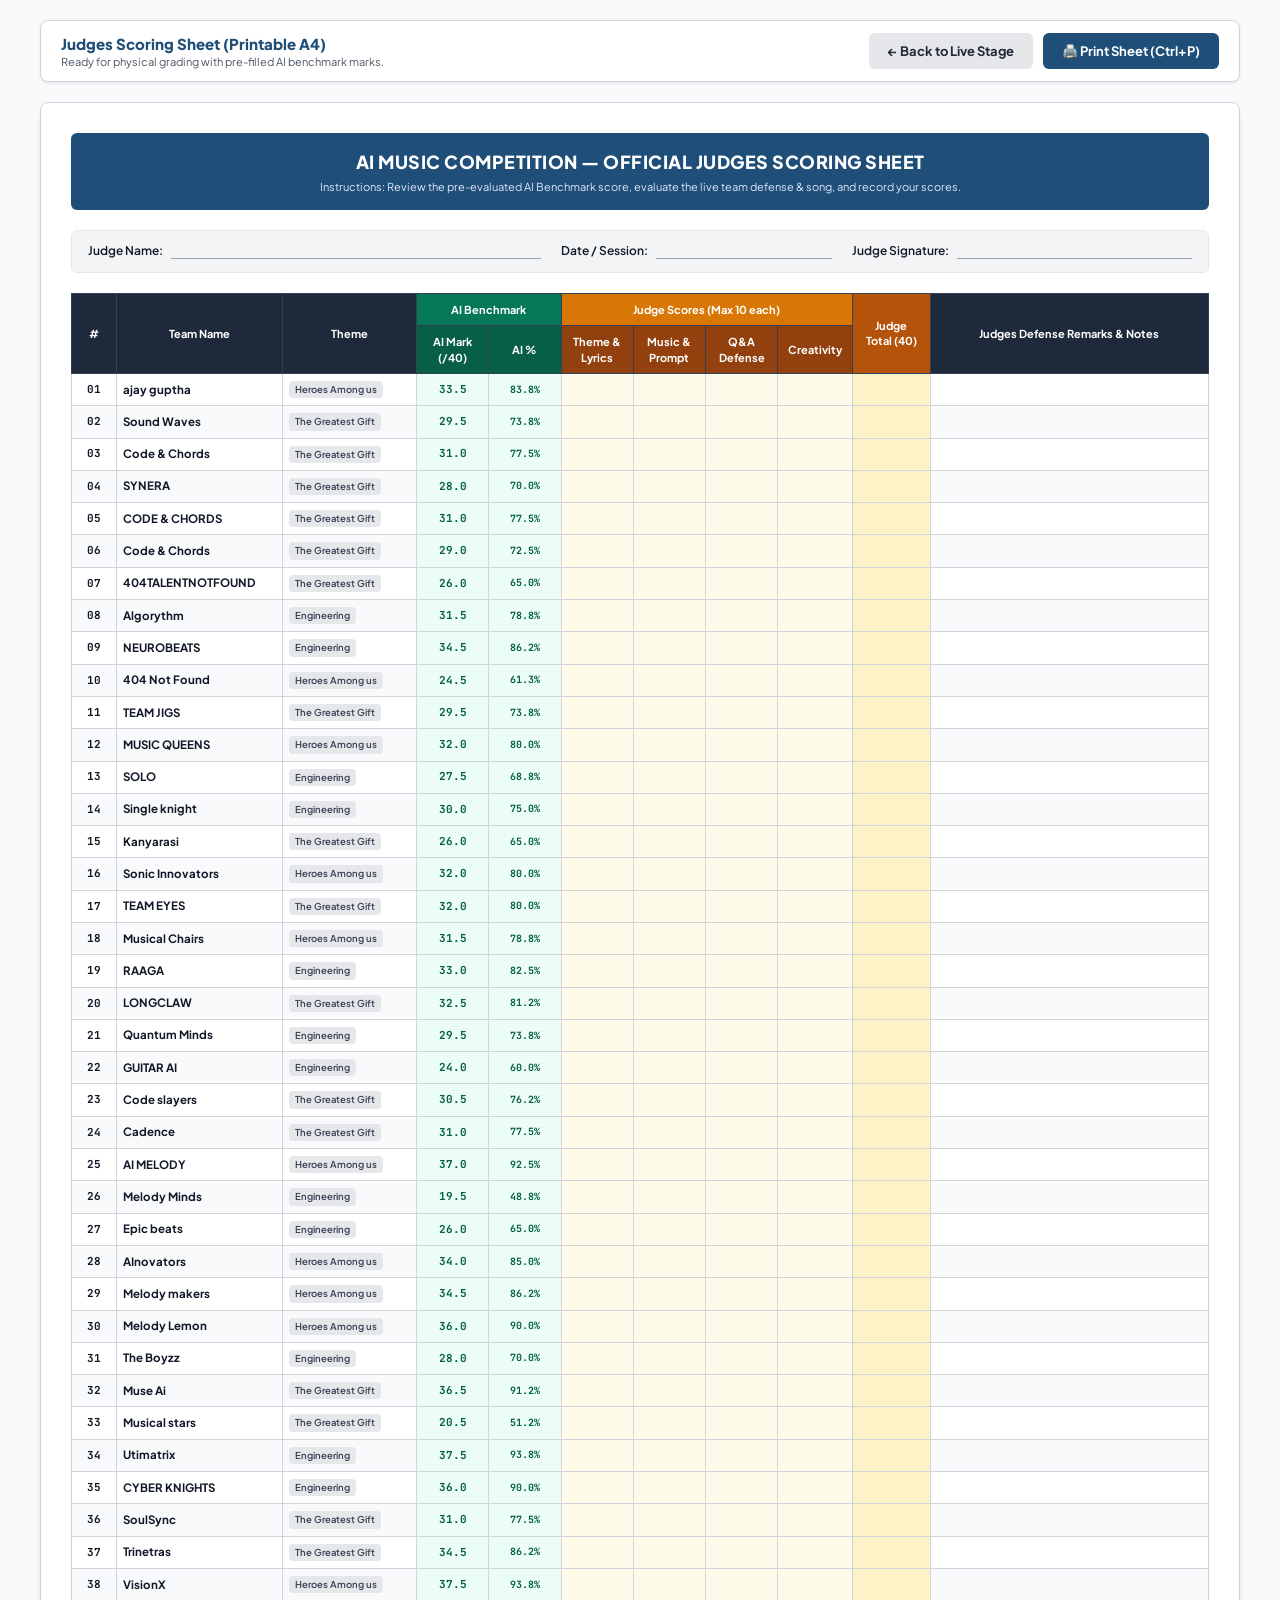
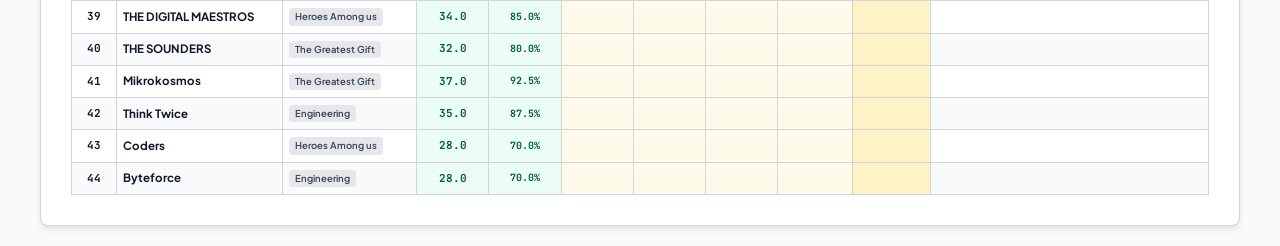
==== judges_sheet.html @ 73492a09 "Add Judges Printable Scoring Sheet and navigation link" ====
<!DOCTYPE html>
<html lang="en">
<head>
  <meta charset="UTF-8">
  <meta name="viewport" content="width=device-width, initial-scale=1.0">
  <title>Judges Evaluation & Scoring Sheet — AI Music Competition</title>
  <link rel="preconnect" href="https://fonts.googleapis.com">
  <link rel="preconnect" href="https://fonts.gstatic.com" crossorigin>
  <link href="https://fonts.googleapis.com/css2?family=Plus+Jakarta+Sans:wght@400;600;700;800&family=JetBrains+Mono:wght@500;700&display=swap" rel="stylesheet">
  <style>
    :root {
      --primary: #1F4E78;
      --primary-dark: #143552;
      --border: #D1D5DB;
      --text: #111827;
      --text-muted: #4B5563;
      --bg-ai: #ECFDF5;
      --text-ai: #065F46;
      --bg-write: #FFFBEB;
    }

    * {
      box-sizing: border-box;
      margin: 0;
      padding: 0;
    }

    body {
      font-family: 'Plus Jakarta Sans', sans-serif;
      color: var(--text);
      background-color: #F9FAFB;
      padding: 20px;
      font-size: 12px;
      line-height: 1.4;
    }

    .no-print-bar {
      max-width: 1200px;
      margin: 0 auto 20px auto;
      display: flex;
      justify-content: space-between;
      align-items: center;
      background: white;
      padding: 12px 20px;
      border-radius: 8px;
      box-shadow: 0 1px 3px rgba(0,0,0,0.1);
      border: 1px solid var(--border);
    }

    .btn {
      font-family: inherit;
      font-size: 13px;
      font-weight: 700;
      padding: 8px 18px;
      border-radius: 6px;
      cursor: pointer;
      border: 1px solid transparent;
      transition: all 0.2s;
    }

    .btn-primary {
      background-color: var(--primary);
      color: white;
    }

    .btn-primary:hover {
      background-color: var(--primary-dark);
    }

    .sheet-page {
      max-width: 1200px;
      margin: 0 auto;
      background: white;
      padding: 30px;
      border-radius: 8px;
      box-shadow: 0 4px 6px -1px rgba(0,0,0,0.1);
      border: 1px solid var(--border);
    }

    .header-banner {
      background: var(--primary);
      color: white;
      padding: 16px 20px;
      border-radius: 6px;
      text-align: center;
      margin-bottom: 20px;
    }

    .header-banner h1 {
      font-size: 18px;
      font-weight: 800;
      letter-spacing: 0.5px;
      margin-bottom: 4px;
    }

    .header-banner p {
      font-size: 11px;
      color: #E0E7FF;
    }

    .judge-meta-grid {
      display: grid;
      grid-template-columns: 2fr 1.2fr 1.5fr;
      gap: 20px;
      margin-bottom: 20px;
      padding: 12px 16px;
      background-color: #F3F4F6;
      border-radius: 6px;
      border: 1px solid #E5E7EB;
    }

    .meta-field {
      display: flex;
      align-items: center;
      gap: 8px;
      font-size: 12px;
      font-weight: 600;
    }

    .meta-line {
      flex: 1;
      border-bottom: 1px solid #9CA3AF;
      height: 16px;
    }

    table {
      width: 100%;
      border-collapse: collapse;
      font-size: 11px;
    }

    th {
      background-color: #1E293B;
      color: white;
      font-weight: 700;
      padding: 8px 6px;
      border: 1px solid #334155;
      text-align: center;
      vertical-align: middle;
    }

    td {
      padding: 7px 6px;
      border: 1px solid var(--border);
      vertical-align: middle;
    }

    tr:nth-child(even) {
      background-color: #F9FAFB;
    }

    .col-sno {
      font-family: 'JetBrains Mono', monospace;
      font-weight: 700;
      text-align: center;
      width: 40px;
    }

    .col-team {
      font-weight: 700;
      font-size: 11.5px;
      width: 150px;
    }

    .col-theme {
      font-size: 10.5px;
      color: var(--text-muted);
      width: 120px;
    }

    .col-ai {
      background-color: var(--bg-ai);
      color: var(--text-ai);
      font-family: 'JetBrains Mono', monospace;
      font-weight: 700;
      text-align: center;
      width: 65px;
    }

    .col-write {
      background-color: var(--bg-write);
      width: 65px;
      height: 24px;
    }

    .col-total {
      background-color: #FEF3C7;
      font-weight: 700;
      text-align: center;
      width: 70px;
    }

    .col-notes {
      width: 250px;
    }

    .tag-theme {
      display: inline-block;
      padding: 2px 6px;
      border-radius: 4px;
      font-size: 9.5px;
      font-weight: 600;
      background: #E5E7EB;
      color: #374151;
    }

    /* Print Styles */
    @media print {
      body {
        padding: 0;
        background: white;
      }

      .no-print-bar {
        display: none !important;
      }

      .sheet-page {
        max-width: 100%;
        padding: 10px;
        box-shadow: none;
        border: none;
      }

      .header-banner {
        background: #1F4E78 !important;
        -webkit-print-color-adjust: exact;
        print-color-adjust: exact;
        padding: 10px;
      }

      th {
        background-color: #1E293B !important;
        color: white !important;
        -webkit-print-color-adjust: exact;
        print-color-adjust: exact;
      }

      .col-ai {
        background-color: #ECFDF5 !important;
        -webkit-print-color-adjust: exact;
        print-color-adjust: exact;
      }

      .col-write {
        background-color: #FFFBEB !important;
        -webkit-print-color-adjust: exact;
        print-color-adjust: exact;
      }

      @page {
        size: A4 landscape;
        margin: 10mm;
      }

      tr {
        page-break-inside: avoid;
      }
    }
  </style>
</head>
<body>

  <!-- Top Actions (Hidden during print) -->
  <div class="no-print-bar">
    <div>
      <h2 style="font-size: 15px; font-weight: 800; color: var(--primary);">Judges Scoring Sheet (Printable A4)</h2>
      <p style="font-size: 11px; color: var(--text-muted);">Ready for physical grading with pre-filled AI benchmark marks.</p>
    </div>
    <div style="display: flex; gap: 10px;">
      <a href="index.html" class="btn" style="background: #E5E7EB; color: #1F2937; text-decoration: none;">&larr; Back to Live Stage</a>
      <button class="btn btn-primary" onclick="window.print()">🖨️ Print Sheet (Ctrl+P)</button>
    </div>
  </div>

  <!-- Printable Scoring Page -->
  <div class="sheet-page">
    
    <div class="header-banner">
      <h1>AI MUSIC COMPETITION — OFFICIAL JUDGES SCORING SHEET</h1>
      <p>Instructions: Review the pre-evaluated AI Benchmark score, evaluate the live team defense & song, and record your scores.</p>
    </div>

    <div class="judge-meta-grid">
      <div class="meta-field">
        <span>Judge Name:</span>
        <div class="meta-line"></div>
      </div>
      <div class="meta-field">
        <span>Date / Session:</span>
        <div class="meta-line"></div>
      </div>
      <div class="meta-field">
        <span>Judge Signature:</span>
        <div class="meta-line"></div>
      </div>
    </div>

    <table>
      <thead>
        <tr>
          <th rowspan="2" style="width: 35px;">#</th>
          <th rowspan="2" style="width: 140px;">Team Name</th>
          <th rowspan="2" style="width: 120px;">Theme</th>
          <th colspan="2" style="background: #047857;">AI Benchmark</th>
          <th colspan="4" style="background: #D97706;">Judge Scores (Max 10 each)</th>
          <th rowspan="2" style="background: #B45309; width: 65px;">Judge<br>Total (40)</th>
          <th rowspan="2">Judges Defense Remarks & Notes</th>
        </tr>
        <tr>
          <th style="background: #065F46; width: 55px;">AI Mark<br>(/40)</th>
          <th style="background: #065F46; width: 50px;">AI %</th>
          <th style="background: #92400E; width: 60px;">Theme & Lyrics</th>
          <th style="background: #92400E; width: 60px;">Music & Prompt</th>
          <th style="background: #92400E; width: 60px;">Q&A Defense</th>
          <th style="background: #92400E; width: 60px;">Creativity</th>
        </tr>
      </thead>
      <tbody>

        <tr>
          <td class="col-sno">01</td>
          <td class="col-team">ajay guptha</td>
          <td class="col-theme"><span class="tag-theme">Heroes Among us</span></td>
          <td class="col-ai">33.5</td>
          <td class="col-ai" style="font-size: 10px;">83.8%</td>
          <td class="col-write"></td>
          <td class="col-write"></td>
          <td class="col-write"></td>
          <td class="col-write"></td>
          <td class="col-total"></td>
          <td class="col-notes"></td>
        </tr>
        <tr>
          <td class="col-sno">02</td>
          <td class="col-team">Sound Waves</td>
          <td class="col-theme"><span class="tag-theme">The Greatest Gift</span></td>
          <td class="col-ai">29.5</td>
          <td class="col-ai" style="font-size: 10px;">73.8%</td>
          <td class="col-write"></td>
          <td class="col-write"></td>
          <td class="col-write"></td>
          <td class="col-write"></td>
          <td class="col-total"></td>
          <td class="col-notes"></td>
        </tr>
        <tr>
          <td class="col-sno">03</td>
          <td class="col-team">Code & Chords</td>
          <td class="col-theme"><span class="tag-theme">The Greatest Gift</span></td>
          <td class="col-ai">31.0</td>
          <td class="col-ai" style="font-size: 10px;">77.5%</td>
          <td class="col-write"></td>
          <td class="col-write"></td>
          <td class="col-write"></td>
          <td class="col-write"></td>
          <td class="col-total"></td>
          <td class="col-notes"></td>
        </tr>
        <tr>
          <td class="col-sno">04</td>
          <td class="col-team">SYNERA</td>
          <td class="col-theme"><span class="tag-theme">The Greatest Gift</span></td>
          <td class="col-ai">28.0</td>
          <td class="col-ai" style="font-size: 10px;">70.0%</td>
          <td class="col-write"></td>
          <td class="col-write"></td>
          <td class="col-write"></td>
          <td class="col-write"></td>
          <td class="col-total"></td>
          <td class="col-notes"></td>
        </tr>
        <tr>
          <td class="col-sno">05</td>
          <td class="col-team">CODE & CHORDS</td>
          <td class="col-theme"><span class="tag-theme">The Greatest Gift</span></td>
          <td class="col-ai">31.0</td>
          <td class="col-ai" style="font-size: 10px;">77.5%</td>
          <td class="col-write"></td>
          <td class="col-write"></td>
          <td class="col-write"></td>
          <td class="col-write"></td>
          <td class="col-total"></td>
          <td class="col-notes"></td>
        </tr>
        <tr>
          <td class="col-sno">06</td>
          <td class="col-team">Code & Chords</td>
          <td class="col-theme"><span class="tag-theme">The Greatest Gift</span></td>
          <td class="col-ai">29.0</td>
          <td class="col-ai" style="font-size: 10px;">72.5%</td>
          <td class="col-write"></td>
          <td class="col-write"></td>
          <td class="col-write"></td>
          <td class="col-write"></td>
          <td class="col-total"></td>
          <td class="col-notes"></td>
        </tr>
        <tr>
          <td class="col-sno">07</td>
          <td class="col-team">404TALENTNOTFOUND</td>
          <td class="col-theme"><span class="tag-theme">The Greatest Gift</span></td>
          <td class="col-ai">26.0</td>
          <td class="col-ai" style="font-size: 10px;">65.0%</td>
          <td class="col-write"></td>
          <td class="col-write"></td>
          <td class="col-write"></td>
          <td class="col-write"></td>
          <td class="col-total"></td>
          <td class="col-notes"></td>
        </tr>
        <tr>
          <td class="col-sno">08</td>
          <td class="col-team">Algorythm</td>
          <td class="col-theme"><span class="tag-theme">Engineering</span></td>
          <td class="col-ai">31.5</td>
          <td class="col-ai" style="font-size: 10px;">78.8%</td>
          <td class="col-write"></td>
          <td class="col-write"></td>
          <td class="col-write"></td>
          <td class="col-write"></td>
          <td class="col-total"></td>
          <td class="col-notes"></td>
        </tr>
        <tr>
          <td class="col-sno">09</td>
          <td class="col-team">NEUROBEATS</td>
          <td class="col-theme"><span class="tag-theme">Engineering</span></td>
          <td class="col-ai">34.5</td>
          <td class="col-ai" style="font-size: 10px;">86.2%</td>
          <td class="col-write"></td>
          <td class="col-write"></td>
          <td class="col-write"></td>
          <td class="col-write"></td>
          <td class="col-total"></td>
          <td class="col-notes"></td>
        </tr>
        <tr>
          <td class="col-sno">10</td>
          <td class="col-team">404 Not Found</td>
          <td class="col-theme"><span class="tag-theme">Heroes Among us</span></td>
          <td class="col-ai">24.5</td>
          <td class="col-ai" style="font-size: 10px;">61.3%</td>
          <td class="col-write"></td>
          <td class="col-write"></td>
          <td class="col-write"></td>
          <td class="col-write"></td>
          <td class="col-total"></td>
          <td class="col-notes"></td>
        </tr>
        <tr>
          <td class="col-sno">11</td>
          <td class="col-team">TEAM JIGS</td>
          <td class="col-theme"><span class="tag-theme">The Greatest Gift</span></td>
          <td class="col-ai">29.5</td>
          <td class="col-ai" style="font-size: 10px;">73.8%</td>
          <td class="col-write"></td>
          <td class="col-write"></td>
          <td class="col-write"></td>
          <td class="col-write"></td>
          <td class="col-total"></td>
          <td class="col-notes"></td>
        </tr>
        <tr>
          <td class="col-sno">12</td>
          <td class="col-team">MUSIC QUEENS</td>
          <td class="col-theme"><span class="tag-theme">Heroes Among us</span></td>
          <td class="col-ai">32.0</td>
          <td class="col-ai" style="font-size: 10px;">80.0%</td>
          <td class="col-write"></td>
          <td class="col-write"></td>
          <td class="col-write"></td>
          <td class="col-write"></td>
          <td class="col-total"></td>
          <td class="col-notes"></td>
        </tr>
        <tr>
          <td class="col-sno">13</td>
          <td class="col-team">SOLO</td>
          <td class="col-theme"><span class="tag-theme">Engineering</span></td>
          <td class="col-ai">27.5</td>
          <td class="col-ai" style="font-size: 10px;">68.8%</td>
          <td class="col-write"></td>
          <td class="col-write"></td>
          <td class="col-write"></td>
          <td class="col-write"></td>
          <td class="col-total"></td>
          <td class="col-notes"></td>
        </tr>
        <tr>
          <td class="col-sno">14</td>
          <td class="col-team">Single knight</td>
          <td class="col-theme"><span class="tag-theme">Engineering</span></td>
          <td class="col-ai">30.0</td>
          <td class="col-ai" style="font-size: 10px;">75.0%</td>
          <td class="col-write"></td>
          <td class="col-write"></td>
          <td class="col-write"></td>
          <td class="col-write"></td>
          <td class="col-total"></td>
          <td class="col-notes"></td>
        </tr>
        <tr>
          <td class="col-sno">15</td>
          <td class="col-team">Kanyarasi</td>
          <td class="col-theme"><span class="tag-theme">The Greatest Gift</span></td>
          <td class="col-ai">26.0</td>
          <td class="col-ai" style="font-size: 10px;">65.0%</td>
          <td class="col-write"></td>
          <td class="col-write"></td>
          <td class="col-write"></td>
          <td class="col-write"></td>
          <td class="col-total"></td>
          <td class="col-notes"></td>
        </tr>
        <tr>
          <td class="col-sno">16</td>
          <td class="col-team">Sonic Innovators</td>
          <td class="col-theme"><span class="tag-theme">Heroes Among us</span></td>
          <td class="col-ai">32.0</td>
          <td class="col-ai" style="font-size: 10px;">80.0%</td>
          <td class="col-write"></td>
          <td class="col-write"></td>
          <td class="col-write"></td>
          <td class="col-write"></td>
          <td class="col-total"></td>
          <td class="col-notes"></td>
        </tr>
        <tr>
          <td class="col-sno">17</td>
          <td class="col-team">TEAM EYES</td>
          <td class="col-theme"><span class="tag-theme">The Greatest Gift</span></td>
          <td class="col-ai">32.0</td>
          <td class="col-ai" style="font-size: 10px;">80.0%</td>
          <td class="col-write"></td>
          <td class="col-write"></td>
          <td class="col-write"></td>
          <td class="col-write"></td>
          <td class="col-total"></td>
          <td class="col-notes"></td>
        </tr>
        <tr>
          <td class="col-sno">18</td>
          <td class="col-team">Musical Chairs</td>
          <td class="col-theme"><span class="tag-theme">Heroes Among us</span></td>
          <td class="col-ai">31.5</td>
          <td class="col-ai" style="font-size: 10px;">78.8%</td>
          <td class="col-write"></td>
          <td class="col-write"></td>
          <td class="col-write"></td>
          <td class="col-write"></td>
          <td class="col-total"></td>
          <td class="col-notes"></td>
        </tr>
        <tr>
          <td class="col-sno">19</td>
          <td class="col-team">RAAGA</td>
          <td class="col-theme"><span class="tag-theme">Engineering</span></td>
          <td class="col-ai">33.0</td>
          <td class="col-ai" style="font-size: 10px;">82.5%</td>
          <td class="col-write"></td>
          <td class="col-write"></td>
          <td class="col-write"></td>
          <td class="col-write"></td>
          <td class="col-total"></td>
          <td class="col-notes"></td>
        </tr>
        <tr>
          <td class="col-sno">20</td>
          <td class="col-team">LONGCLAW</td>
          <td class="col-theme"><span class="tag-theme">The Greatest Gift</span></td>
          <td class="col-ai">32.5</td>
          <td class="col-ai" style="font-size: 10px;">81.2%</td>
          <td class="col-write"></td>
          <td class="col-write"></td>
          <td class="col-write"></td>
          <td class="col-write"></td>
          <td class="col-total"></td>
          <td class="col-notes"></td>
        </tr>
        <tr>
          <td class="col-sno">21</td>
          <td class="col-team">Quantum Minds</td>
          <td class="col-theme"><span class="tag-theme">Engineering</span></td>
          <td class="col-ai">29.5</td>
          <td class="col-ai" style="font-size: 10px;">73.8%</td>
          <td class="col-write"></td>
          <td class="col-write"></td>
          <td class="col-write"></td>
          <td class="col-write"></td>
          <td class="col-total"></td>
          <td class="col-notes"></td>
        </tr>
        <tr>
          <td class="col-sno">22</td>
          <td class="col-team">GUITAR AI</td>
          <td class="col-theme"><span class="tag-theme">Engineering</span></td>
          <td class="col-ai">24.0</td>
          <td class="col-ai" style="font-size: 10px;">60.0%</td>
          <td class="col-write"></td>
          <td class="col-write"></td>
          <td class="col-write"></td>
          <td class="col-write"></td>
          <td class="col-total"></td>
          <td class="col-notes"></td>
        </tr>
        <tr>
          <td class="col-sno">23</td>
          <td class="col-team">Code slayers</td>
          <td class="col-theme"><span class="tag-theme">The Greatest Gift</span></td>
          <td class="col-ai">30.5</td>
          <td class="col-ai" style="font-size: 10px;">76.2%</td>
          <td class="col-write"></td>
          <td class="col-write"></td>
          <td class="col-write"></td>
          <td class="col-write"></td>
          <td class="col-total"></td>
          <td class="col-notes"></td>
        </tr>
        <tr>
          <td class="col-sno">24</td>
          <td class="col-team">Cadence</td>
          <td class="col-theme"><span class="tag-theme">The Greatest Gift</span></td>
          <td class="col-ai">31.0</td>
          <td class="col-ai" style="font-size: 10px;">77.5%</td>
          <td class="col-write"></td>
          <td class="col-write"></td>
          <td class="col-write"></td>
          <td class="col-write"></td>
          <td class="col-total"></td>
          <td class="col-notes"></td>
        </tr>
        <tr>
          <td class="col-sno">25</td>
          <td class="col-team">AI MELODY</td>
          <td class="col-theme"><span class="tag-theme">Heroes Among us</span></td>
          <td class="col-ai">37.0</td>
          <td class="col-ai" style="font-size: 10px;">92.5%</td>
          <td class="col-write"></td>
          <td class="col-write"></td>
          <td class="col-write"></td>
          <td class="col-write"></td>
          <td class="col-total"></td>
          <td class="col-notes"></td>
        </tr>
        <tr>
          <td class="col-sno">26</td>
          <td class="col-team">Melody Minds</td>
          <td class="col-theme"><span class="tag-theme">Engineering</span></td>
          <td class="col-ai">19.5</td>
          <td class="col-ai" style="font-size: 10px;">48.8%</td>
          <td class="col-write"></td>
          <td class="col-write"></td>
          <td class="col-write"></td>
          <td class="col-write"></td>
          <td class="col-total"></td>
          <td class="col-notes"></td>
        </tr>
        <tr>
          <td class="col-sno">27</td>
          <td class="col-team">Epic beats</td>
          <td class="col-theme"><span class="tag-theme">Engineering</span></td>
          <td class="col-ai">26.0</td>
          <td class="col-ai" style="font-size: 10px;">65.0%</td>
          <td class="col-write"></td>
          <td class="col-write"></td>
          <td class="col-write"></td>
          <td class="col-write"></td>
          <td class="col-total"></td>
          <td class="col-notes"></td>
        </tr>
        <tr>
          <td class="col-sno">28</td>
          <td class="col-team">AInovators</td>
          <td class="col-theme"><span class="tag-theme">Heroes Among us</span></td>
          <td class="col-ai">34.0</td>
          <td class="col-ai" style="font-size: 10px;">85.0%</td>
          <td class="col-write"></td>
          <td class="col-write"></td>
          <td class="col-write"></td>
          <td class="col-write"></td>
          <td class="col-total"></td>
          <td class="col-notes"></td>
        </tr>
        <tr>
          <td class="col-sno">29</td>
          <td class="col-team">Melody makers</td>
          <td class="col-theme"><span class="tag-theme">Heroes Among us</span></td>
          <td class="col-ai">34.5</td>
          <td class="col-ai" style="font-size: 10px;">86.2%</td>
          <td class="col-write"></td>
          <td class="col-write"></td>
          <td class="col-write"></td>
          <td class="col-write"></td>
          <td class="col-total"></td>
          <td class="col-notes"></td>
        </tr>
        <tr>
          <td class="col-sno">30</td>
          <td class="col-team">Melody Lemon</td>
          <td class="col-theme"><span class="tag-theme">Heroes Among us</span></td>
          <td class="col-ai">36.0</td>
          <td class="col-ai" style="font-size: 10px;">90.0%</td>
          <td class="col-write"></td>
          <td class="col-write"></td>
          <td class="col-write"></td>
          <td class="col-write"></td>
          <td class="col-total"></td>
          <td class="col-notes"></td>
        </tr>
        <tr>
          <td class="col-sno">31</td>
          <td class="col-team">The Boyzz</td>
          <td class="col-theme"><span class="tag-theme">Engineering</span></td>
          <td class="col-ai">28.0</td>
          <td class="col-ai" style="font-size: 10px;">70.0%</td>
          <td class="col-write"></td>
          <td class="col-write"></td>
          <td class="col-write"></td>
          <td class="col-write"></td>
          <td class="col-total"></td>
          <td class="col-notes"></td>
        </tr>
        <tr>
          <td class="col-sno">32</td>
          <td class="col-team">Muse Ai</td>
          <td class="col-theme"><span class="tag-theme">The Greatest Gift</span></td>
          <td class="col-ai">36.5</td>
          <td class="col-ai" style="font-size: 10px;">91.2%</td>
          <td class="col-write"></td>
          <td class="col-write"></td>
          <td class="col-write"></td>
          <td class="col-write"></td>
          <td class="col-total"></td>
          <td class="col-notes"></td>
        </tr>
        <tr>
          <td class="col-sno">33</td>
          <td class="col-team">Musical stars</td>
          <td class="col-theme"><span class="tag-theme">The Greatest Gift</span></td>
          <td class="col-ai">20.5</td>
          <td class="col-ai" style="font-size: 10px;">51.2%</td>
          <td class="col-write"></td>
          <td class="col-write"></td>
          <td class="col-write"></td>
          <td class="col-write"></td>
          <td class="col-total"></td>
          <td class="col-notes"></td>
        </tr>
        <tr>
          <td class="col-sno">34</td>
          <td class="col-team">Utimatrix</td>
          <td class="col-theme"><span class="tag-theme">Engineering</span></td>
          <td class="col-ai">37.5</td>
          <td class="col-ai" style="font-size: 10px;">93.8%</td>
          <td class="col-write"></td>
          <td class="col-write"></td>
          <td class="col-write"></td>
          <td class="col-write"></td>
          <td class="col-total"></td>
          <td class="col-notes"></td>
        </tr>
        <tr>
          <td class="col-sno">35</td>
          <td class="col-team">CYBER KNIGHTS</td>
          <td class="col-theme"><span class="tag-theme">Engineering</span></td>
          <td class="col-ai">36.0</td>
          <td class="col-ai" style="font-size: 10px;">90.0%</td>
          <td class="col-write"></td>
          <td class="col-write"></td>
          <td class="col-write"></td>
          <td class="col-write"></td>
          <td class="col-total"></td>
          <td class="col-notes"></td>
        </tr>
        <tr>
          <td class="col-sno">36</td>
          <td class="col-team">SoulSync</td>
          <td class="col-theme"><span class="tag-theme">The Greatest Gift</span></td>
          <td class="col-ai">31.0</td>
          <td class="col-ai" style="font-size: 10px;">77.5%</td>
          <td class="col-write"></td>
          <td class="col-write"></td>
          <td class="col-write"></td>
          <td class="col-write"></td>
          <td class="col-total"></td>
          <td class="col-notes"></td>
        </tr>
        <tr>
          <td class="col-sno">37</td>
          <td class="col-team">Trinetras</td>
          <td class="col-theme"><span class="tag-theme">The Greatest Gift</span></td>
          <td class="col-ai">34.5</td>
          <td class="col-ai" style="font-size: 10px;">86.2%</td>
          <td class="col-write"></td>
          <td class="col-write"></td>
          <td class="col-write"></td>
          <td class="col-write"></td>
          <td class="col-total"></td>
          <td class="col-notes"></td>
        </tr>
        <tr>
          <td class="col-sno">38</td>
          <td class="col-team">VisionX</td>
          <td class="col-theme"><span class="tag-theme">Heroes Among us</span></td>
          <td class="col-ai">37.5</td>
          <td class="col-ai" style="font-size: 10px;">93.8%</td>
          <td class="col-write"></td>
          <td class="col-write"></td>
          <td class="col-write"></td>
          <td class="col-write"></td>
          <td class="col-total"></td>
          <td class="col-notes"></td>
        </tr>
        <tr>
          <td class="col-sno">39</td>
          <td class="col-team">THE DIGITAL MAESTROS</td>
          <td class="col-theme"><span class="tag-theme">Heroes Among us</span></td>
          <td class="col-ai">34.0</td>
          <td class="col-ai" style="font-size: 10px;">85.0%</td>
          <td class="col-write"></td>
          <td class="col-write"></td>
          <td class="col-write"></td>
          <td class="col-write"></td>
          <td class="col-total"></td>
          <td class="col-notes"></td>
        </tr>
        <tr>
          <td class="col-sno">40</td>
          <td class="col-team">THE SOUNDERS</td>
          <td class="col-theme"><span class="tag-theme">The Greatest Gift</span></td>
          <td class="col-ai">32.0</td>
          <td class="col-ai" style="font-size: 10px;">80.0%</td>
          <td class="col-write"></td>
          <td class="col-write"></td>
          <td class="col-write"></td>
          <td class="col-write"></td>
          <td class="col-total"></td>
          <td class="col-notes"></td>
        </tr>
        <tr>
          <td class="col-sno">41</td>
          <td class="col-team">Mikrokosmos</td>
          <td class="col-theme"><span class="tag-theme">The Greatest Gift</span></td>
          <td class="col-ai">37.0</td>
          <td class="col-ai" style="font-size: 10px;">92.5%</td>
          <td class="col-write"></td>
          <td class="col-write"></td>
          <td class="col-write"></td>
          <td class="col-write"></td>
          <td class="col-total"></td>
          <td class="col-notes"></td>
        </tr>
        <tr>
          <td class="col-sno">42</td>
          <td class="col-team">Think Twice</td>
          <td class="col-theme"><span class="tag-theme">Engineering</span></td>
          <td class="col-ai">35.0</td>
          <td class="col-ai" style="font-size: 10px;">87.5%</td>
          <td class="col-write"></td>
          <td class="col-write"></td>
          <td class="col-write"></td>
          <td class="col-write"></td>
          <td class="col-total"></td>
          <td class="col-notes"></td>
        </tr>
        <tr>
          <td class="col-sno">43</td>
          <td class="col-team">Coders</td>
          <td class="col-theme"><span class="tag-theme">Heroes Among us</span></td>
          <td class="col-ai">28.0</td>
          <td class="col-ai" style="font-size: 10px;">70.0%</td>
          <td class="col-write"></td>
          <td class="col-write"></td>
          <td class="col-write"></td>
          <td class="col-write"></td>
          <td class="col-total"></td>
          <td class="col-notes"></td>
        </tr>
        <tr>
          <td class="col-sno">44</td>
          <td class="col-team">Byteforce</td>
          <td class="col-theme"><span class="tag-theme">Engineering</span></td>
          <td class="col-ai">28.0</td>
          <td class="col-ai" style="font-size: 10px;">70.0%</td>
          <td class="col-write"></td>
          <td class="col-write"></td>
          <td class="col-write"></td>
          <td class="col-write"></td>
          <td class="col-total"></td>
          <td class="col-notes"></td>
        </tr>
      </tbody>
    </table>
  </div>

</body>
</html>
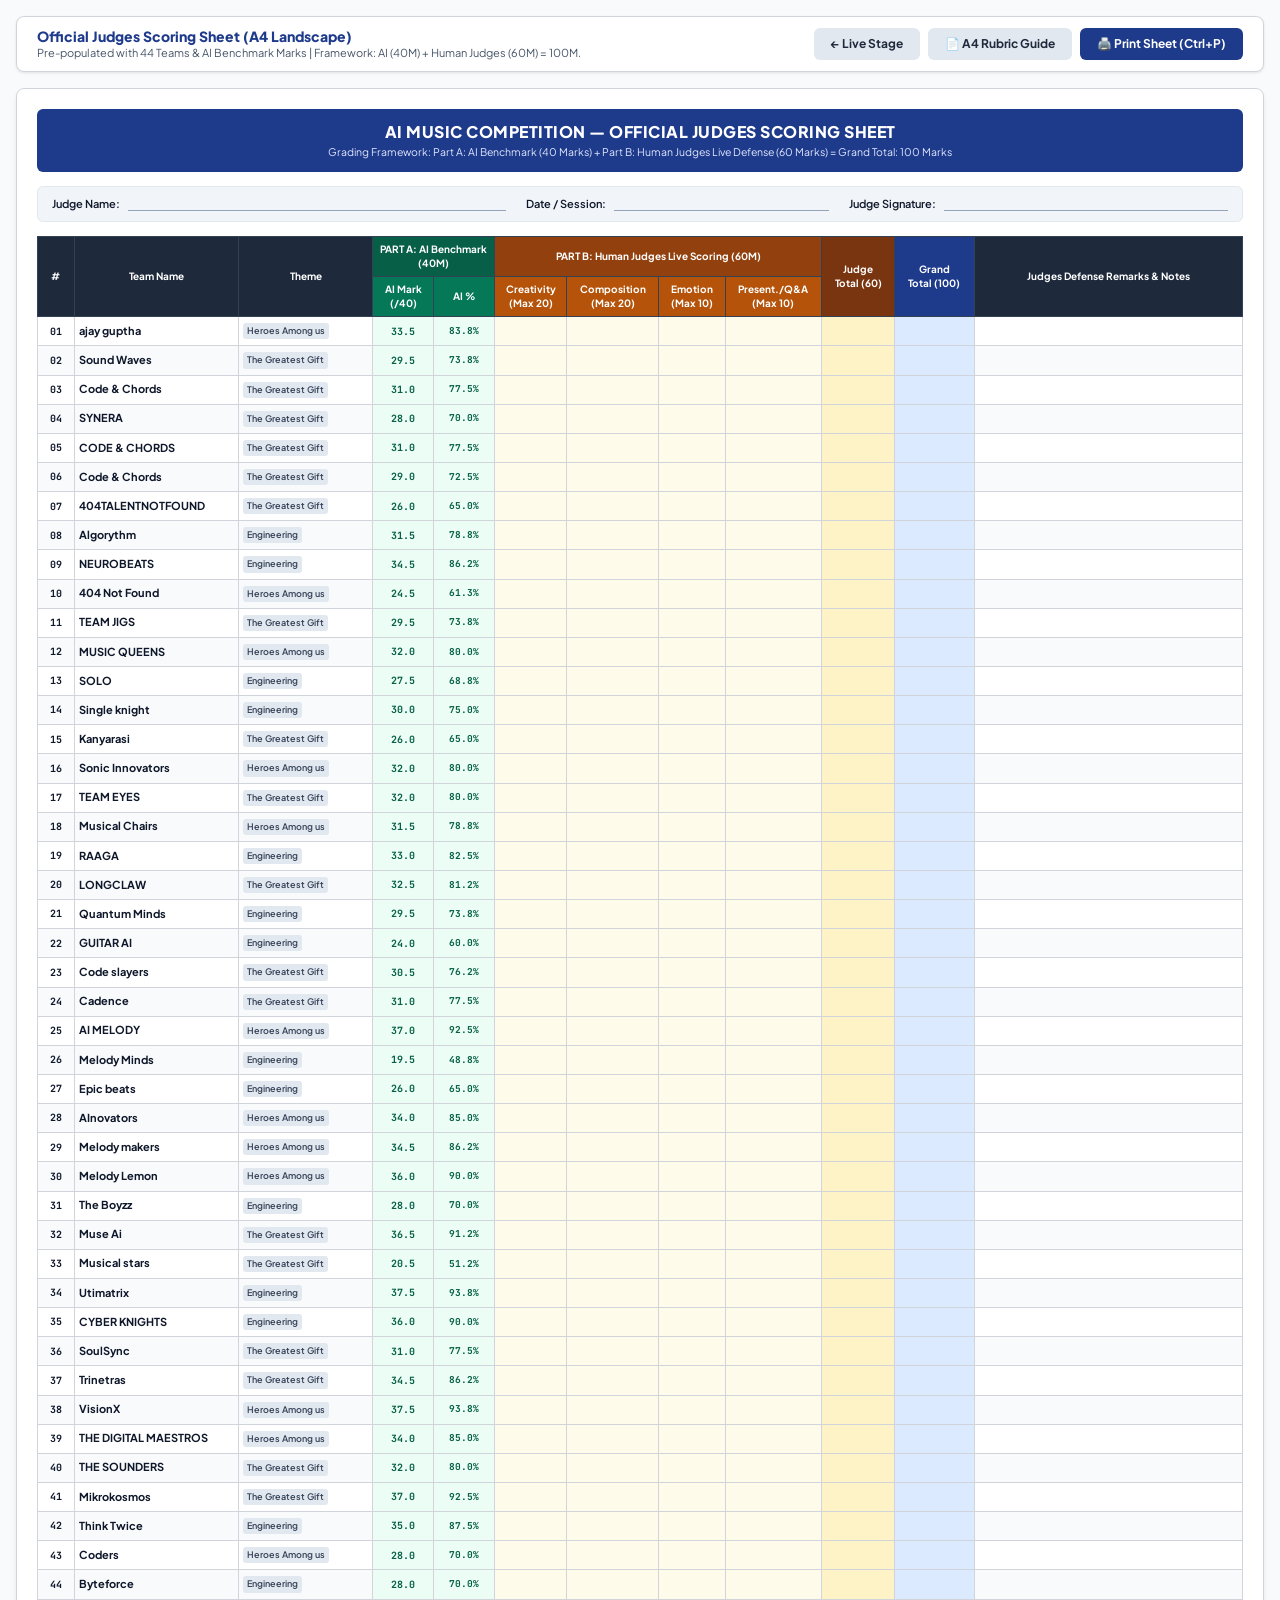
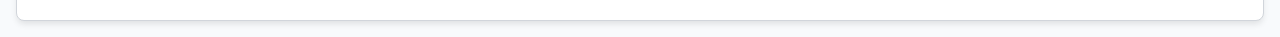
==== commit 65a321c8: "Add A4 single-page printable Judges Evaluation Rubric and updated 100M score sheet" ====
--- a/judges_sheet.html
+++ b/judges_sheet.html
@@ -3,17 +3,16 @@
 <head>
   <meta charset="UTF-8">
   <meta name="viewport" content="width=device-width, initial-scale=1.0">
-  <title>Judges Evaluation & Scoring Sheet — AI Music Competition</title>
+  <title>Official Judges Evaluation & Scoring Sheet — AI Music Competition</title>
   <link rel="preconnect" href="https://fonts.googleapis.com">
-  <link rel="preconnect" href="https://fonts.gstatic.com" crossorigin>
+  <link rel="preconnect" href="https://fonts.gstatic.com">
   <link href="https://fonts.googleapis.com/css2?family=Plus+Jakarta+Sans:wght@400;600;700;800&family=JetBrains+Mono:wght@500;700&display=swap" rel="stylesheet">
   <style>
     :root {
-      --primary: #1F4E78;
-      --primary-dark: #143552;
+      --primary: #1E3A8A;
       --border: #D1D5DB;
-      --text: #111827;
-      --text-muted: #4B5563;
+      --text: #0F172A;
+      --text-muted: #475569;
       --bg-ai: #ECFDF5;
       --text-ai: #065F46;
       --bg-write: #FFFBEB;
@@ -28,20 +27,20 @@
     body {
       font-family: 'Plus Jakarta Sans', sans-serif;
       color: var(--text);
-      background-color: #F9FAFB;
-      padding: 20px;
-      font-size: 12px;
-      line-height: 1.4;
+      background-color: #F8FAFC;
+      padding: 16px;
+      font-size: 11px;
+      line-height: 1.35;
     }
 
     .no-print-bar {
-      max-width: 1200px;
-      margin: 0 auto 20px auto;
+      max-width: 1300px;
+      margin: 0 auto 16px auto;
       display: flex;
       justify-content: space-between;
       align-items: center;
       background: white;
-      padding: 12px 20px;
+      padding: 10px 20px;
       border-radius: 8px;
       box-shadow: 0 1px 3px rgba(0,0,0,0.1);
       border: 1px solid var(--border);
@@ -49,29 +48,26 @@
 
     .btn {
       font-family: inherit;
-      font-size: 13px;
+      font-size: 12px;
       font-weight: 700;
-      padding: 8px 18px;
+      padding: 7px 16px;
       border-radius: 6px;
       cursor: pointer;
       border: 1px solid transparent;
-      transition: all 0.2s;
-    }
-
-    .btn-primary {
-      background-color: var(--primary);
-      color: white;
-    }
-
-    .btn-primary:hover {
-      background-color: var(--primary-dark);
-    }
+      text-decoration: none;
+      display: inline-flex;
+      align-items: center;
+      gap: 6px;
+    }
+
+    .btn-primary { background-color: var(--primary); color: white; }
+    .btn-secondary { background-color: #E2E8F0; color: #1E293B; }
 
     .sheet-page {
-      max-width: 1200px;
+      max-width: 1300px;
       margin: 0 auto;
       background: white;
-      padding: 30px;
+      padding: 20px;
       border-radius: 8px;
       box-shadow: 0 4px 6px -1px rgba(0,0,0,0.1);
       border: 1px solid var(--border);
@@ -80,92 +76,90 @@
     .header-banner {
       background: var(--primary);
       color: white;
-      padding: 16px 20px;
+      padding: 12px 16px;
       border-radius: 6px;
       text-align: center;
-      margin-bottom: 20px;
+      margin-bottom: 14px;
     }
 
     .header-banner h1 {
-      font-size: 18px;
+      font-size: 16px;
       font-weight: 800;
       letter-spacing: 0.5px;
-      margin-bottom: 4px;
+      margin-bottom: 3px;
     }
 
     .header-banner p {
-      font-size: 11px;
+      font-size: 10.5px;
       color: #E0E7FF;
     }
 
     .judge-meta-grid {
       display: grid;
-      grid-template-columns: 2fr 1.2fr 1.5fr;
+      grid-template-columns: 1.8fr 1.2fr 1.5fr;
       gap: 20px;
-      margin-bottom: 20px;
-      padding: 12px 16px;
-      background-color: #F3F4F6;
+      margin-bottom: 14px;
+      padding: 10px 14px;
+      background-color: #F1F5F9;
       border-radius: 6px;
-      border: 1px solid #E5E7EB;
+      border: 1px solid #E2E8F0;
     }
 
     .meta-field {
       display: flex;
       align-items: center;
       gap: 8px;
-      font-size: 12px;
+      font-size: 11px;
       font-weight: 600;
     }
 
     .meta-line {
       flex: 1;
-      border-bottom: 1px solid #9CA3AF;
-      height: 16px;
+      border-bottom: 1px solid #94A3B8;
+      height: 14px;
     }
 
     table {
       width: 100%;
       border-collapse: collapse;
-      font-size: 11px;
+      font-size: 10px;
     }
 
     th {
       background-color: #1E293B;
       color: white;
       font-weight: 700;
-      padding: 8px 6px;
+      padding: 6px 4px;
       border: 1px solid #334155;
       text-align: center;
       vertical-align: middle;
     }
 
     td {
-      padding: 7px 6px;
+      padding: 6px 4px;
       border: 1px solid var(--border);
       vertical-align: middle;
     }
 
-    tr:nth-child(even) {
-      background-color: #F9FAFB;
-    }
+    tr:nth-child(even) { background-color: #F8FAFC; }
 
     .col-sno {
       font-family: 'JetBrains Mono', monospace;
       font-weight: 700;
       text-align: center;
-      width: 40px;
+      width: 30px;
     }
 
     .col-team {
       font-weight: 700;
-      font-size: 11.5px;
-      width: 150px;
+      font-size: 11px;
+      width: 130px;
     }
 
     .col-theme {
-      font-size: 10.5px;
+      font-size: 9.5px;
       color: var(--text-muted);
-      width: 120px;
+      width: 110px;
     }
 
     .col-ai {
@@ -174,88 +168,59 @@
       font-family: 'JetBrains Mono', monospace;
       font-weight: 700;
       text-align: center;
-      width: 65px;
+      width: 50px;
     }
 
     .col-write {
       background-color: var(--bg-write);
-      width: 65px;
-      height: 24px;
-    }
-
-    .col-total {
+      width: 55px;
+      height: 22px;
+    }
+
+    .col-jtotal {
       background-color: #FEF3C7;
       font-weight: 700;
       text-align: center;
-      width: 70px;
+      width: 60px;
+      font-family: 'JetBrains Mono', monospace;
+    }
+
+    .col-grand {
+      background-color: #DBEAFE;
+      color: #1E3A8A;
+      font-weight: 800;
+      text-align: center;
+      width: 65px;
+      font-family: 'JetBrains Mono', monospace;
     }
 
     .col-notes {
-      width: 250px;
+      width: 220px;
     }
 
     .tag-theme {
       display: inline-block;
-      padding: 2px 6px;
-      border-radius: 4px;
-      font-size: 9.5px;
+      padding: 2px 4px;
+      border-radius: 3px;
+      font-size: 9px;
       font-weight: 600;
-      background: #E5E7EB;
-      color: #374151;
-    }
-
-    /* Print Styles */
+      background: #E2E8F0;
+      color: #334155;
+    }
+
+    /* Print Formatting */
     @media print {
-      body {
-        padding: 0;
-        background: white;
-      }
-
-      .no-print-bar {
-        display: none !important;
-      }
-
-      .sheet-page {
-        max-width: 100%;
-        padding: 10px;
-        box-shadow: none;
-        border: none;
-      }
-
-      .header-banner {
-        background: #1F4E78 !important;
-        -webkit-print-color-adjust: exact;
-        print-color-adjust: exact;
-        padding: 10px;
-      }
-
-      th {
-        background-color: #1E293B !important;
-        color: white !important;
-        -webkit-print-color-adjust: exact;
-        print-color-adjust: exact;
-      }
-
-      .col-ai {
-        background-color: #ECFDF5 !important;
-        -webkit-print-color-adjust: exact;
-        print-color-adjust: exact;
-      }
-
-      .col-write {
-        background-color: #FFFBEB !important;
-        -webkit-print-color-adjust: exact;
-        print-color-adjust: exact;
-      }
-
-      @page {
-        size: A4 landscape;
-        margin: 10mm;
-      }
-
-      tr {
-        page-break-inside: avoid;
-      }
+      body { padding: 0; background: white; }
+      .no-print-bar { display: none !important; }
+      .sheet-page { max-width: 100%; padding: 6px; box-shadow: none; border: none; }
+      .header-banner { background: #1E3A8A !important; -webkit-print-color-adjust: exact; print-color-adjust: exact; }
+      th { background-color: #1E293B !important; color: white !important; -webkit-print-color-adjust: exact; print-color-adjust: exact; }
+      .col-ai { background-color: #ECFDF5 !important; -webkit-print-color-adjust: exact; print-color-adjust: exact; }
+      .col-write { background-color: #FFFBEB !important; -webkit-print-color-adjust: exact; print-color-adjust: exact; }
+      .col-jtotal { background-color: #FEF3C7 !important; -webkit-print-color-adjust: exact; print-color-adjust: exact; }
+      .col-grand { background-color: #DBEAFE !important; -webkit-print-color-adjust: exact; print-color-adjust: exact; }
+      @page { size: A4 landscape; margin: 8mm; }
+      tr { page-break-inside: avoid; }
     }
   </style>
 </head>
@@ -264,11 +229,12 @@
   <!-- Top Actions (Hidden during print) -->
   <div class="no-print-bar">
     <div>
-      <h2 style="font-size: 15px; font-weight: 800; color: var(--primary);">Judges Scoring Sheet (Printable A4)</h2>
-      <p style="font-size: 11px; color: var(--text-muted);">Ready for physical grading with pre-filled AI benchmark marks.</p>
+      <h2 style="font-size: 14px; font-weight: 800; color: var(--primary);">Official Judges Scoring Sheet (A4 Landscape)</h2>
+      <p style="font-size: 11px; color: var(--text-muted);">Pre-populated with 44 Teams & AI Benchmark Marks | Framework: AI (40M) + Human Judges (60M) = 100M.</p>
     </div>
-    <div style="display: flex; gap: 10px;">
-      <a href="index.html" class="btn" style="background: #E5E7EB; color: #1F2937; text-decoration: none;">&larr; Back to Live Stage</a>
+    <div style="display: flex; gap: 8px;">
+      <a href="index.html" class="btn btn-secondary">&larr; Live Stage</a>
+      <a href="eval_doc_A4.html" class="btn btn-secondary">📄 A4 Rubric Guide</a>
       <button class="btn btn-primary" onclick="window.print()">🖨️ Print Sheet (Ctrl+P)</button>
     </div>
   </div>
@@ -278,7 +244,7 @@
     
     <div class="header-banner">
       <h1>AI MUSIC COMPETITION — OFFICIAL JUDGES SCORING SHEET</h1>
-      <p>Instructions: Review the pre-evaluated AI Benchmark score, evaluate the live team defense & song, and record your scores.</p>
+      <p>Grading Framework: Part A: AI Benchmark (40 Marks) + Part B: Human Judges Live Defense (60 Marks) = Grand Total: 100 Marks</p>
     </div>
 
     <div class="judge-meta-grid">
@@ -299,21 +265,22 @@
     <table>
       <thead>
         <tr>
-          <th rowspan="2" style="width: 35px;">#</th>
-          <th rowspan="2" style="width: 140px;">Team Name</th>
-          <th rowspan="2" style="width: 120px;">Theme</th>
-          <th colspan="2" style="background: #047857;">AI Benchmark</th>
-          <th colspan="4" style="background: #D97706;">Judge Scores (Max 10 each)</th>
-          <th rowspan="2" style="background: #B45309; width: 65px;">Judge<br>Total (40)</th>
+          <th rowspan="2" style="width: 25px;">#</th>
+          <th rowspan="2" style="width: 120px;">Team Name</th>
+          <th rowspan="2" style="width: 110px;">Theme</th>
+          <th colspan="2" style="background: #065F46;">PART A: AI Benchmark (40M)</th>
+          <th colspan="4" style="background: #92400E;">PART B: Human Judges Live Scoring (60M)</th>
+          <th rowspan="2" style="background: #78350F; width: 55px;">Judge<br>Total (60)</th>
+          <th rowspan="2" style="background: #1E3A8A; width: 60px;">Grand<br>Total (100)</th>
           <th rowspan="2">Judges Defense Remarks & Notes</th>
         </tr>
         <tr>
-          <th style="background: #065F46; width: 55px;">AI Mark<br>(/40)</th>
-          <th style="background: #065F46; width: 50px;">AI %</th>
-          <th style="background: #92400E; width: 60px;">Theme & Lyrics</th>
-          <th style="background: #92400E; width: 60px;">Music & Prompt</th>
-          <th style="background: #92400E; width: 60px;">Q&A Defense</th>
-          <th style="background: #92400E; width: 60px;">Creativity</th>
+          <th style="background: #047857; width: 48px;">AI Mark (/40)</th>
+          <th style="background: #047857; width: 45px;">AI %</th>
+          <th style="background: #B45309; width: 55px;">Creativity<br>(Max 20)</th>
+          <th style="background: #B45309; width: 55px;">Composition<br>(Max 20)</th>
+          <th style="background: #B45309; width: 55px;">Emotion<br>(Max 10)</th>
+          <th style="background: #B45309; width: 55px;">Present./Q&A<br>(Max 10)</th>
         </tr>
       </thead>
       <tbody>
@@ -323,12 +290,13 @@
           <td class="col-team">ajay guptha</td>
           <td class="col-theme"><span class="tag-theme">Heroes Among us</span></td>
           <td class="col-ai">33.5</td>
-          <td class="col-ai" style="font-size: 10px;">83.8%</td>
-          <td class="col-write"></td>
-          <td class="col-write"></td>
-          <td class="col-write"></td>
-          <td class="col-write"></td>
-          <td class="col-total"></td>
+          <td class="col-ai" style="font-size: 9.5px;">83.8%</td>
+          <td class="col-write"></td>
+          <td class="col-write"></td>
+          <td class="col-write"></td>
+          <td class="col-write"></td>
+          <td class="col-jtotal"></td>
+          <td class="col-grand"></td>
           <td class="col-notes"></td>
         </tr>
         <tr>
@@ -336,12 +304,13 @@
           <td class="col-team">Sound Waves</td>
           <td class="col-theme"><span class="tag-theme">The Greatest Gift</span></td>
           <td class="col-ai">29.5</td>
-          <td class="col-ai" style="font-size: 10px;">73.8%</td>
-          <td class="col-write"></td>
-          <td class="col-write"></td>
-          <td class="col-write"></td>
-          <td class="col-write"></td>
-          <td class="col-total"></td>
+          <td class="col-ai" style="font-size: 9.5px;">73.8%</td>
+          <td class="col-write"></td>
+          <td class="col-write"></td>
+          <td class="col-write"></td>
+          <td class="col-write"></td>
+          <td class="col-jtotal"></td>
+          <td class="col-grand"></td>
           <td class="col-notes"></td>
         </tr>
         <tr>
@@ -349,12 +318,13 @@
           <td class="col-team">Code & Chords</td>
           <td class="col-theme"><span class="tag-theme">The Greatest Gift</span></td>
           <td class="col-ai">31.0</td>
-          <td class="col-ai" style="font-size: 10px;">77.5%</td>
-          <td class="col-write"></td>
-          <td class="col-write"></td>
-          <td class="col-write"></td>
-          <td class="col-write"></td>
-          <td class="col-total"></td>
+          <td class="col-ai" style="font-size: 9.5px;">77.5%</td>
+          <td class="col-write"></td>
+          <td class="col-write"></td>
+          <td class="col-write"></td>
+          <td class="col-write"></td>
+          <td class="col-jtotal"></td>
+          <td class="col-grand"></td>
           <td class="col-notes"></td>
         </tr>
         <tr>
@@ -362,12 +332,13 @@
           <td class="col-team">SYNERA</td>
           <td class="col-theme"><span class="tag-theme">The Greatest Gift</span></td>
           <td class="col-ai">28.0</td>
-          <td class="col-ai" style="font-size: 10px;">70.0%</td>
-          <td class="col-write"></td>
-          <td class="col-write"></td>
-          <td class="col-write"></td>
-          <td class="col-write"></td>
-          <td class="col-total"></td>
+          <td class="col-ai" style="font-size: 9.5px;">70.0%</td>
+          <td class="col-write"></td>
+          <td class="col-write"></td>
+          <td class="col-write"></td>
+          <td class="col-write"></td>
+          <td class="col-jtotal"></td>
+          <td class="col-grand"></td>
           <td class="col-notes"></td>
         </tr>
         <tr>
@@ -375,12 +346,13 @@
           <td class="col-team">CODE & CHORDS</td>
           <td class="col-theme"><span class="tag-theme">The Greatest Gift</span></td>
           <td class="col-ai">31.0</td>
-          <td class="col-ai" style="font-size: 10px;">77.5%</td>
-          <td class="col-write"></td>
-          <td class="col-write"></td>
-          <td class="col-write"></td>
-          <td class="col-write"></td>
-          <td class="col-total"></td>
+          <td class="col-ai" style="font-size: 9.5px;">77.5%</td>
+          <td class="col-write"></td>
+          <td class="col-write"></td>
+          <td class="col-write"></td>
+          <td class="col-write"></td>
+          <td class="col-jtotal"></td>
+          <td class="col-grand"></td>
           <td class="col-notes"></td>
         </tr>
         <tr>
@@ -388,12 +360,13 @@
           <td class="col-team">Code & Chords</td>
           <td class="col-theme"><span class="tag-theme">The Greatest Gift</span></td>
           <td class="col-ai">29.0</td>
-          <td class="col-ai" style="font-size: 10px;">72.5%</td>
-          <td class="col-write"></td>
-          <td class="col-write"></td>
-          <td class="col-write"></td>
-          <td class="col-write"></td>
-          <td class="col-total"></td>
+          <td class="col-ai" style="font-size: 9.5px;">72.5%</td>
+          <td class="col-write"></td>
+          <td class="col-write"></td>
+          <td class="col-write"></td>
+          <td class="col-write"></td>
+          <td class="col-jtotal"></td>
+          <td class="col-grand"></td>
           <td class="col-notes"></td>
         </tr>
         <tr>
@@ -401,12 +374,13 @@
           <td class="col-team">404TALENTNOTFOUND</td>
           <td class="col-theme"><span class="tag-theme">The Greatest Gift</span></td>
           <td class="col-ai">26.0</td>
-          <td class="col-ai" style="font-size: 10px;">65.0%</td>
-          <td class="col-write"></td>
-          <td class="col-write"></td>
-          <td class="col-write"></td>
-          <td class="col-write"></td>
-          <td class="col-total"></td>
+          <td class="col-ai" style="font-size: 9.5px;">65.0%</td>
+          <td class="col-write"></td>
+          <td class="col-write"></td>
+          <td class="col-write"></td>
+          <td class="col-write"></td>
+          <td class="col-jtotal"></td>
+          <td class="col-grand"></td>
           <td class="col-notes"></td>
         </tr>
         <tr>
@@ -414,12 +388,13 @@
           <td class="col-team">Algorythm</td>
           <td class="col-theme"><span class="tag-theme">Engineering</span></td>
           <td class="col-ai">31.5</td>
-          <td class="col-ai" style="font-size: 10px;">78.8%</td>
-          <td class="col-write"></td>
-          <td class="col-write"></td>
-          <td class="col-write"></td>
-          <td class="col-write"></td>
-          <td class="col-total"></td>
+          <td class="col-ai" style="font-size: 9.5px;">78.8%</td>
+          <td class="col-write"></td>
+          <td class="col-write"></td>
+          <td class="col-write"></td>
+          <td class="col-write"></td>
+          <td class="col-jtotal"></td>
+          <td class="col-grand"></td>
           <td class="col-notes"></td>
         </tr>
         <tr>
@@ -427,12 +402,13 @@
           <td class="col-team">NEUROBEATS</td>
           <td class="col-theme"><span class="tag-theme">Engineering</span></td>
           <td class="col-ai">34.5</td>
-          <td class="col-ai" style="font-size: 10px;">86.2%</td>
-          <td class="col-write"></td>
-          <td class="col-write"></td>
-          <td class="col-write"></td>
-          <td class="col-write"></td>
-          <td class="col-total"></td>
+          <td class="col-ai" style="font-size: 9.5px;">86.2%</td>
+          <td class="col-write"></td>
+          <td class="col-write"></td>
+          <td class="col-write"></td>
+          <td class="col-write"></td>
+          <td class="col-jtotal"></td>
+          <td class="col-grand"></td>
           <td class="col-notes"></td>
         </tr>
         <tr>
@@ -440,12 +416,13 @@
           <td class="col-team">404 Not Found</td>
           <td class="col-theme"><span class="tag-theme">Heroes Among us</span></td>
           <td class="col-ai">24.5</td>
-          <td class="col-ai" style="font-size: 10px;">61.3%</td>
-          <td class="col-write"></td>
-          <td class="col-write"></td>
-          <td class="col-write"></td>
-          <td class="col-write"></td>
-          <td class="col-total"></td>
+          <td class="col-ai" style="font-size: 9.5px;">61.3%</td>
+          <td class="col-write"></td>
+          <td class="col-write"></td>
+          <td class="col-write"></td>
+          <td class="col-write"></td>
+          <td class="col-jtotal"></td>
+          <td class="col-grand"></td>
           <td class="col-notes"></td>
         </tr>
         <tr>
@@ -453,12 +430,13 @@
           <td class="col-team">TEAM JIGS</td>
           <td class="col-theme"><span class="tag-theme">The Greatest Gift</span></td>
           <td class="col-ai">29.5</td>
-          <td class="col-ai" style="font-size: 10px;">73.8%</td>
-          <td class="col-write"></td>
-          <td class="col-write"></td>
-          <td class="col-write"></td>
-          <td class="col-write"></td>
-          <td class="col-total"></td>
+          <td class="col-ai" style="font-size: 9.5px;">73.8%</td>
+          <td class="col-write"></td>
+          <td class="col-write"></td>
+          <td class="col-write"></td>
+          <td class="col-write"></td>
+          <td class="col-jtotal"></td>
+          <td class="col-grand"></td>
           <td class="col-notes"></td>
         </tr>
         <tr>
@@ -466,12 +444,13 @@
           <td class="col-team">MUSIC QUEENS</td>
           <td class="col-theme"><span class="tag-theme">Heroes Among us</span></td>
           <td class="col-ai">32.0</td>
-          <td class="col-ai" style="font-size: 10px;">80.0%</td>
-          <td class="col-write"></td>
-          <td class="col-write"></td>
-          <td class="col-write"></td>
-          <td class="col-write"></td>
-          <td class="col-total"></td>
+          <td class="col-ai" style="font-size: 9.5px;">80.0%</td>
+          <td class="col-write"></td>
+          <td class="col-write"></td>
+          <td class="col-write"></td>
+          <td class="col-write"></td>
+          <td class="col-jtotal"></td>
+          <td class="col-grand"></td>
           <td class="col-notes"></td>
         </tr>
         <tr>
@@ -479,12 +458,13 @@
           <td class="col-team">SOLO</td>
           <td class="col-theme"><span class="tag-theme">Engineering</span></td>
           <td class="col-ai">27.5</td>
-          <td class="col-ai" style="font-size: 10px;">68.8%</td>
-          <td class="col-write"></td>
-          <td class="col-write"></td>
-          <td class="col-write"></td>
-          <td class="col-write"></td>
-          <td class="col-total"></td>
+          <td class="col-ai" style="font-size: 9.5px;">68.8%</td>
+          <td class="col-write"></td>
+          <td class="col-write"></td>
+          <td class="col-write"></td>
+          <td class="col-write"></td>
+          <td class="col-jtotal"></td>
+          <td class="col-grand"></td>
           <td class="col-notes"></td>
         </tr>
         <tr>
@@ -492,12 +472,13 @@
           <td class="col-team">Single knight</td>
           <td class="col-theme"><span class="tag-theme">Engineering</span></td>
           <td class="col-ai">30.0</td>
-          <td class="col-ai" style="font-size: 10px;">75.0%</td>
-          <td class="col-write"></td>
-          <td class="col-write"></td>
-          <td class="col-write"></td>
-          <td class="col-write"></td>
-          <td class="col-total"></td>
+          <td class="col-ai" style="font-size: 9.5px;">75.0%</td>
+          <td class="col-write"></td>
+          <td class="col-write"></td>
+          <td class="col-write"></td>
+          <td class="col-write"></td>
+          <td class="col-jtotal"></td>
+          <td class="col-grand"></td>
           <td class="col-notes"></td>
         </tr>
         <tr>
@@ -505,12 +486,13 @@
           <td class="col-team">Kanyarasi</td>
           <td class="col-theme"><span class="tag-theme">The Greatest Gift</span></td>
           <td class="col-ai">26.0</td>
-          <td class="col-ai" style="font-size: 10px;">65.0%</td>
-          <td class="col-write"></td>
-          <td class="col-write"></td>
-          <td class="col-write"></td>
-          <td class="col-write"></td>
-          <td class="col-total"></td>
+          <td class="col-ai" style="font-size: 9.5px;">65.0%</td>
+          <td class="col-write"></td>
+          <td class="col-write"></td>
+          <td class="col-write"></td>
+          <td class="col-write"></td>
+          <td class="col-jtotal"></td>
+          <td class="col-grand"></td>
           <td class="col-notes"></td>
         </tr>
         <tr>
@@ -518,12 +500,13 @@
           <td class="col-team">Sonic Innovators</td>
           <td class="col-theme"><span class="tag-theme">Heroes Among us</span></td>
           <td class="col-ai">32.0</td>
-          <td class="col-ai" style="font-size: 10px;">80.0%</td>
-          <td class="col-write"></td>
-          <td class="col-write"></td>
-          <td class="col-write"></td>
-          <td class="col-write"></td>
-          <td class="col-total"></td>
+          <td class="col-ai" style="font-size: 9.5px;">80.0%</td>
+          <td class="col-write"></td>
+          <td class="col-write"></td>
+          <td class="col-write"></td>
+          <td class="col-write"></td>
+          <td class="col-jtotal"></td>
+          <td class="col-grand"></td>
           <td class="col-notes"></td>
         </tr>
         <tr>
@@ -531,12 +514,13 @@
           <td class="col-team">TEAM EYES</td>
           <td class="col-theme"><span class="tag-theme">The Greatest Gift</span></td>
           <td class="col-ai">32.0</td>
-          <td class="col-ai" style="font-size: 10px;">80.0%</td>
-          <td class="col-write"></td>
-          <td class="col-write"></td>
-          <td class="col-write"></td>
-          <td class="col-write"></td>
-          <td class="col-total"></td>
+          <td class="col-ai" style="font-size: 9.5px;">80.0%</td>
+          <td class="col-write"></td>
+          <td class="col-write"></td>
+          <td class="col-write"></td>
+          <td class="col-write"></td>
+          <td class="col-jtotal"></td>
+          <td class="col-grand"></td>
           <td class="col-notes"></td>
         </tr>
         <tr>
@@ -544,12 +528,13 @@
           <td class="col-team">Musical Chairs</td>
           <td class="col-theme"><span class="tag-theme">Heroes Among us</span></td>
           <td class="col-ai">31.5</td>
-          <td class="col-ai" style="font-size: 10px;">78.8%</td>
-          <td class="col-write"></td>
-          <td class="col-write"></td>
-          <td class="col-write"></td>
-          <td class="col-write"></td>
-          <td class="col-total"></td>
+          <td class="col-ai" style="font-size: 9.5px;">78.8%</td>
+          <td class="col-write"></td>
+          <td class="col-write"></td>
+          <td class="col-write"></td>
+          <td class="col-write"></td>
+          <td class="col-jtotal"></td>
+          <td class="col-grand"></td>
           <td class="col-notes"></td>
         </tr>
         <tr>
@@ -557,12 +542,13 @@
           <td class="col-team">RAAGA</td>
           <td class="col-theme"><span class="tag-theme">Engineering</span></td>
           <td class="col-ai">33.0</td>
-          <td class="col-ai" style="font-size: 10px;">82.5%</td>
-          <td class="col-write"></td>
-          <td class="col-write"></td>
-          <td class="col-write"></td>
-          <td class="col-write"></td>
-          <td class="col-total"></td>
+          <td class="col-ai" style="font-size: 9.5px;">82.5%</td>
+          <td class="col-write"></td>
+          <td class="col-write"></td>
+          <td class="col-write"></td>
+          <td class="col-write"></td>
+          <td class="col-jtotal"></td>
+          <td class="col-grand"></td>
           <td class="col-notes"></td>
         </tr>
         <tr>
@@ -570,12 +556,13 @@
           <td class="col-team">LONGCLAW</td>
           <td class="col-theme"><span class="tag-theme">The Greatest Gift</span></td>
           <td class="col-ai">32.5</td>
-          <td class="col-ai" style="font-size: 10px;">81.2%</td>
-          <td class="col-write"></td>
-          <td class="col-write"></td>
-          <td class="col-write"></td>
-          <td class="col-write"></td>
-          <td class="col-total"></td>
+          <td class="col-ai" style="font-size: 9.5px;">81.2%</td>
+          <td class="col-write"></td>
+          <td class="col-write"></td>
+          <td class="col-write"></td>
+          <td class="col-write"></td>
+          <td class="col-jtotal"></td>
+          <td class="col-grand"></td>
           <td class="col-notes"></td>
         </tr>
         <tr>
@@ -583,12 +570,13 @@
           <td class="col-team">Quantum Minds</td>
           <td class="col-theme"><span class="tag-theme">Engineering</span></td>
           <td class="col-ai">29.5</td>
-          <td class="col-ai" style="font-size: 10px;">73.8%</td>
-          <td class="col-write"></td>
-          <td class="col-write"></td>
-          <td class="col-write"></td>
-          <td class="col-write"></td>
-          <td class="col-total"></td>
+          <td class="col-ai" style="font-size: 9.5px;">73.8%</td>
+          <td class="col-write"></td>
+          <td class="col-write"></td>
+          <td class="col-write"></td>
+          <td class="col-write"></td>
+          <td class="col-jtotal"></td>
+          <td class="col-grand"></td>
           <td class="col-notes"></td>
         </tr>
         <tr>
@@ -596,12 +584,13 @@
           <td class="col-team">GUITAR AI</td>
           <td class="col-theme"><span class="tag-theme">Engineering</span></td>
           <td class="col-ai">24.0</td>
-          <td class="col-ai" style="font-size: 10px;">60.0%</td>
-          <td class="col-write"></td>
-          <td class="col-write"></td>
-          <td class="col-write"></td>
-          <td class="col-write"></td>
-          <td class="col-total"></td>
+          <td class="col-ai" style="font-size: 9.5px;">60.0%</td>
+          <td class="col-write"></td>
+          <td class="col-write"></td>
+          <td class="col-write"></td>
+          <td class="col-write"></td>
+          <td class="col-jtotal"></td>
+          <td class="col-grand"></td>
           <td class="col-notes"></td>
         </tr>
         <tr>
@@ -609,12 +598,13 @@
           <td class="col-team">Code slayers</td>
           <td class="col-theme"><span class="tag-theme">The Greatest Gift</span></td>
           <td class="col-ai">30.5</td>
-          <td class="col-ai" style="font-size: 10px;">76.2%</td>
-          <td class="col-write"></td>
-          <td class="col-write"></td>
-          <td class="col-write"></td>
-          <td class="col-write"></td>
-          <td class="col-total"></td>
+          <td class="col-ai" style="font-size: 9.5px;">76.2%</td>
+          <td class="col-write"></td>
+          <td class="col-write"></td>
+          <td class="col-write"></td>
+          <td class="col-write"></td>
+          <td class="col-jtotal"></td>
+          <td class="col-grand"></td>
           <td class="col-notes"></td>
         </tr>
         <tr>
@@ -622,12 +612,13 @@
           <td class="col-team">Cadence</td>
           <td class="col-theme"><span class="tag-theme">The Greatest Gift</span></td>
           <td class="col-ai">31.0</td>
-          <td class="col-ai" style="font-size: 10px;">77.5%</td>
-          <td class="col-write"></td>
-          <td class="col-write"></td>
-          <td class="col-write"></td>
-          <td class="col-write"></td>
-          <td class="col-total"></td>
+          <td class="col-ai" style="font-size: 9.5px;">77.5%</td>
+          <td class="col-write"></td>
+          <td class="col-write"></td>
+          <td class="col-write"></td>
+          <td class="col-write"></td>
+          <td class="col-jtotal"></td>
+          <td class="col-grand"></td>
           <td class="col-notes"></td>
         </tr>
         <tr>
@@ -635,12 +626,13 @@
           <td class="col-team">AI MELODY</td>
           <td class="col-theme"><span class="tag-theme">Heroes Among us</span></td>
           <td class="col-ai">37.0</td>
-          <td class="col-ai" style="font-size: 10px;">92.5%</td>
-          <td class="col-write"></td>
-          <td class="col-write"></td>
-          <td class="col-write"></td>
-          <td class="col-write"></td>
-          <td class="col-total"></td>
+          <td class="col-ai" style="font-size: 9.5px;">92.5%</td>
+          <td class="col-write"></td>
+          <td class="col-write"></td>
+          <td class="col-write"></td>
+          <td class="col-write"></td>
+          <td class="col-jtotal"></td>
+          <td class="col-grand"></td>
           <td class="col-notes"></td>
         </tr>
         <tr>
@@ -648,12 +640,13 @@
           <td class="col-team">Melody Minds</td>
           <td class="col-theme"><span class="tag-theme">Engineering</span></td>
           <td class="col-ai">19.5</td>
-          <td class="col-ai" style="font-size: 10px;">48.8%</td>
-          <td class="col-write"></td>
-          <td class="col-write"></td>
-          <td class="col-write"></td>
-          <td class="col-write"></td>
-          <td class="col-total"></td>
+          <td class="col-ai" style="font-size: 9.5px;">48.8%</td>
+          <td class="col-write"></td>
+          <td class="col-write"></td>
+          <td class="col-write"></td>
+          <td class="col-write"></td>
+          <td class="col-jtotal"></td>
+          <td class="col-grand"></td>
           <td class="col-notes"></td>
         </tr>
         <tr>
@@ -661,12 +654,13 @@
           <td class="col-team">Epic beats</td>
           <td class="col-theme"><span class="tag-theme">Engineering</span></td>
           <td class="col-ai">26.0</td>
-          <td class="col-ai" style="font-size: 10px;">65.0%</td>
-          <td class="col-write"></td>
-          <td class="col-write"></td>
-          <td class="col-write"></td>
-          <td class="col-write"></td>
-          <td class="col-total"></td>
+          <td class="col-ai" style="font-size: 9.5px;">65.0%</td>
+          <td class="col-write"></td>
+          <td class="col-write"></td>
+          <td class="col-write"></td>
+          <td class="col-write"></td>
+          <td class="col-jtotal"></td>
+          <td class="col-grand"></td>
           <td class="col-notes"></td>
         </tr>
         <tr>
@@ -674,12 +668,13 @@
           <td class="col-team">AInovators</td>
           <td class="col-theme"><span class="tag-theme">Heroes Among us</span></td>
           <td class="col-ai">34.0</td>
-          <td class="col-ai" style="font-size: 10px;">85.0%</td>
-          <td class="col-write"></td>
-          <td class="col-write"></td>
-          <td class="col-write"></td>
-          <td class="col-write"></td>
-          <td class="col-total"></td>
+          <td class="col-ai" style="font-size: 9.5px;">85.0%</td>
+          <td class="col-write"></td>
+          <td class="col-write"></td>
+          <td class="col-write"></td>
+          <td class="col-write"></td>
+          <td class="col-jtotal"></td>
+          <td class="col-grand"></td>
           <td class="col-notes"></td>
         </tr>
         <tr>
@@ -687,12 +682,13 @@
           <td class="col-team">Melody makers</td>
           <td class="col-theme"><span class="tag-theme">Heroes Among us</span></td>
           <td class="col-ai">34.5</td>
-          <td class="col-ai" style="font-size: 10px;">86.2%</td>
-          <td class="col-write"></td>
-          <td class="col-write"></td>
-          <td class="col-write"></td>
-          <td class="col-write"></td>
-          <td class="col-total"></td>
+          <td class="col-ai" style="font-size: 9.5px;">86.2%</td>
+          <td class="col-write"></td>
+          <td class="col-write"></td>
+          <td class="col-write"></td>
+          <td class="col-write"></td>
+          <td class="col-jtotal"></td>
+          <td class="col-grand"></td>
           <td class="col-notes"></td>
         </tr>
         <tr>
@@ -700,12 +696,13 @@
           <td class="col-team">Melody Lemon</td>
           <td class="col-theme"><span class="tag-theme">Heroes Among us</span></td>
           <td class="col-ai">36.0</td>
-          <td class="col-ai" style="font-size: 10px;">90.0%</td>
-          <td class="col-write"></td>
-          <td class="col-write"></td>
-          <td class="col-write"></td>
-          <td class="col-write"></td>
-          <td class="col-total"></td>
+          <td class="col-ai" style="font-size: 9.5px;">90.0%</td>
+          <td class="col-write"></td>
+          <td class="col-write"></td>
+          <td class="col-write"></td>
+          <td class="col-write"></td>
+          <td class="col-jtotal"></td>
+          <td class="col-grand"></td>
           <td class="col-notes"></td>
         </tr>
         <tr>
@@ -713,12 +710,13 @@
           <td class="col-team">The Boyzz</td>
           <td class="col-theme"><span class="tag-theme">Engineering</span></td>
           <td class="col-ai">28.0</td>
-          <td class="col-ai" style="font-size: 10px;">70.0%</td>
-          <td class="col-write"></td>
-          <td class="col-write"></td>
-          <td class="col-write"></td>
-          <td class="col-write"></td>
-          <td class="col-total"></td>
+          <td class="col-ai" style="font-size: 9.5px;">70.0%</td>
+          <td class="col-write"></td>
+          <td class="col-write"></td>
+          <td class="col-write"></td>
+          <td class="col-write"></td>
+          <td class="col-jtotal"></td>
+          <td class="col-grand"></td>
           <td class="col-notes"></td>
         </tr>
         <tr>
@@ -726,12 +724,13 @@
           <td class="col-team">Muse Ai</td>
           <td class="col-theme"><span class="tag-theme">The Greatest Gift</span></td>
           <td class="col-ai">36.5</td>
-          <td class="col-ai" style="font-size: 10px;">91.2%</td>
-          <td class="col-write"></td>
-          <td class="col-write"></td>
-          <td class="col-write"></td>
-          <td class="col-write"></td>
-          <td class="col-total"></td>
+          <td class="col-ai" style="font-size: 9.5px;">91.2%</td>
+          <td class="col-write"></td>
+          <td class="col-write"></td>
+          <td class="col-write"></td>
+          <td class="col-write"></td>
+          <td class="col-jtotal"></td>
+          <td class="col-grand"></td>
           <td class="col-notes"></td>
         </tr>
         <tr>
@@ -739,12 +738,13 @@
           <td class="col-team">Musical stars</td>
           <td class="col-theme"><span class="tag-theme">The Greatest Gift</span></td>
           <td class="col-ai">20.5</td>
-          <td class="col-ai" style="font-size: 10px;">51.2%</td>
-          <td class="col-write"></td>
-          <td class="col-write"></td>
-          <td class="col-write"></td>
-          <td class="col-write"></td>
-          <td class="col-total"></td>
+          <td class="col-ai" style="font-size: 9.5px;">51.2%</td>
+          <td class="col-write"></td>
+          <td class="col-write"></td>
+          <td class="col-write"></td>
+          <td class="col-write"></td>
+          <td class="col-jtotal"></td>
+          <td class="col-grand"></td>
           <td class="col-notes"></td>
         </tr>
         <tr>
@@ -752,12 +752,13 @@
           <td class="col-team">Utimatrix</td>
           <td class="col-theme"><span class="tag-theme">Engineering</span></td>
           <td class="col-ai">37.5</td>
-          <td class="col-ai" style="font-size: 10px;">93.8%</td>
-          <td class="col-write"></td>
-          <td class="col-write"></td>
-          <td class="col-write"></td>
-          <td class="col-write"></td>
-          <td class="col-total"></td>
+          <td class="col-ai" style="font-size: 9.5px;">93.8%</td>
+          <td class="col-write"></td>
+          <td class="col-write"></td>
+          <td class="col-write"></td>
+          <td class="col-write"></td>
+          <td class="col-jtotal"></td>
+          <td class="col-grand"></td>
           <td class="col-notes"></td>
         </tr>
         <tr>
@@ -765,12 +766,13 @@
           <td class="col-team">CYBER KNIGHTS</td>
           <td class="col-theme"><span class="tag-theme">Engineering</span></td>
           <td class="col-ai">36.0</td>
-          <td class="col-ai" style="font-size: 10px;">90.0%</td>
-          <td class="col-write"></td>
-          <td class="col-write"></td>
-          <td class="col-write"></td>
-          <td class="col-write"></td>
-          <td class="col-total"></td>
+          <td class="col-ai" style="font-size: 9.5px;">90.0%</td>
+          <td class="col-write"></td>
+          <td class="col-write"></td>
+          <td class="col-write"></td>
+          <td class="col-write"></td>
+          <td class="col-jtotal"></td>
+          <td class="col-grand"></td>
           <td class="col-notes"></td>
         </tr>
         <tr>
@@ -778,12 +780,13 @@
           <td class="col-team">SoulSync</td>
           <td class="col-theme"><span class="tag-theme">The Greatest Gift</span></td>
           <td class="col-ai">31.0</td>
-          <td class="col-ai" style="font-size: 10px;">77.5%</td>
-          <td class="col-write"></td>
-          <td class="col-write"></td>
-          <td class="col-write"></td>
-          <td class="col-write"></td>
-          <td class="col-total"></td>
+          <td class="col-ai" style="font-size: 9.5px;">77.5%</td>
+          <td class="col-write"></td>
+          <td class="col-write"></td>
+          <td class="col-write"></td>
+          <td class="col-write"></td>
+          <td class="col-jtotal"></td>
+          <td class="col-grand"></td>
           <td class="col-notes"></td>
         </tr>
         <tr>
@@ -791,12 +794,13 @@
           <td class="col-team">Trinetras</td>
           <td class="col-theme"><span class="tag-theme">The Greatest Gift</span></td>
           <td class="col-ai">34.5</td>
-          <td class="col-ai" style="font-size: 10px;">86.2%</td>
-          <td class="col-write"></td>
-          <td class="col-write"></td>
-          <td class="col-write"></td>
-          <td class="col-write"></td>
-          <td class="col-total"></td>
+          <td class="col-ai" style="font-size: 9.5px;">86.2%</td>
+          <td class="col-write"></td>
+          <td class="col-write"></td>
+          <td class="col-write"></td>
+          <td class="col-write"></td>
+          <td class="col-jtotal"></td>
+          <td class="col-grand"></td>
           <td class="col-notes"></td>
         </tr>
         <tr>
@@ -804,12 +808,13 @@
           <td class="col-team">VisionX</td>
           <td class="col-theme"><span class="tag-theme">Heroes Among us</span></td>
           <td class="col-ai">37.5</td>
-          <td class="col-ai" style="font-size: 10px;">93.8%</td>
-          <td class="col-write"></td>
-          <td class="col-write"></td>
-          <td class="col-write"></td>
-          <td class="col-write"></td>
-          <td class="col-total"></td>
+          <td class="col-ai" style="font-size: 9.5px;">93.8%</td>
+          <td class="col-write"></td>
+          <td class="col-write"></td>
+          <td class="col-write"></td>
+          <td class="col-write"></td>
+          <td class="col-jtotal"></td>
+          <td class="col-grand"></td>
           <td class="col-notes"></td>
         </tr>
         <tr>
@@ -817,12 +822,13 @@
           <td class="col-team">THE DIGITAL MAESTROS</td>
           <td class="col-theme"><span class="tag-theme">Heroes Among us</span></td>
           <td class="col-ai">34.0</td>
-          <td class="col-ai" style="font-size: 10px;">85.0%</td>
-          <td class="col-write"></td>
-          <td class="col-write"></td>
-          <td class="col-write"></td>
-          <td class="col-write"></td>
-          <td class="col-total"></td>
+          <td class="col-ai" style="font-size: 9.5px;">85.0%</td>
+          <td class="col-write"></td>
+          <td class="col-write"></td>
+          <td class="col-write"></td>
+          <td class="col-write"></td>
+          <td class="col-jtotal"></td>
+          <td class="col-grand"></td>
           <td class="col-notes"></td>
         </tr>
         <tr>
@@ -830,12 +836,13 @@
           <td class="col-team">THE SOUNDERS</td>
           <td class="col-theme"><span class="tag-theme">The Greatest Gift</span></td>
           <td class="col-ai">32.0</td>
-          <td class="col-ai" style="font-size: 10px;">80.0%</td>
-          <td class="col-write"></td>
-          <td class="col-write"></td>
-          <td class="col-write"></td>
-          <td class="col-write"></td>
-          <td class="col-total"></td>
+          <td class="col-ai" style="font-size: 9.5px;">80.0%</td>
+          <td class="col-write"></td>
+          <td class="col-write"></td>
+          <td class="col-write"></td>
+          <td class="col-write"></td>
+          <td class="col-jtotal"></td>
+          <td class="col-grand"></td>
           <td class="col-notes"></td>
         </tr>
         <tr>
@@ -843,12 +850,13 @@
           <td class="col-team">Mikrokosmos</td>
           <td class="col-theme"><span class="tag-theme">The Greatest Gift</span></td>
           <td class="col-ai">37.0</td>
-          <td class="col-ai" style="font-size: 10px;">92.5%</td>
-          <td class="col-write"></td>
-          <td class="col-write"></td>
-          <td class="col-write"></td>
-          <td class="col-write"></td>
-          <td class="col-total"></td>
+          <td class="col-ai" style="font-size: 9.5px;">92.5%</td>
+          <td class="col-write"></td>
+          <td class="col-write"></td>
+          <td class="col-write"></td>
+          <td class="col-write"></td>
+          <td class="col-jtotal"></td>
+          <td class="col-grand"></td>
           <td class="col-notes"></td>
         </tr>
         <tr>
@@ -856,12 +864,13 @@
           <td class="col-team">Think Twice</td>
           <td class="col-theme"><span class="tag-theme">Engineering</span></td>
           <td class="col-ai">35.0</td>
-          <td class="col-ai" style="font-size: 10px;">87.5%</td>
-          <td class="col-write"></td>
-          <td class="col-write"></td>
-          <td class="col-write"></td>
-          <td class="col-write"></td>
-          <td class="col-total"></td>
+          <td class="col-ai" style="font-size: 9.5px;">87.5%</td>
+          <td class="col-write"></td>
+          <td class="col-write"></td>
+          <td class="col-write"></td>
+          <td class="col-write"></td>
+          <td class="col-jtotal"></td>
+          <td class="col-grand"></td>
           <td class="col-notes"></td>
         </tr>
         <tr>
@@ -869,12 +878,13 @@
           <td class="col-team">Coders</td>
           <td class="col-theme"><span class="tag-theme">Heroes Among us</span></td>
           <td class="col-ai">28.0</td>
-          <td class="col-ai" style="font-size: 10px;">70.0%</td>
-          <td class="col-write"></td>
-          <td class="col-write"></td>
-          <td class="col-write"></td>
-          <td class="col-write"></td>
-          <td class="col-total"></td>
+          <td class="col-ai" style="font-size: 9.5px;">70.0%</td>
+          <td class="col-write"></td>
+          <td class="col-write"></td>
+          <td class="col-write"></td>
+          <td class="col-write"></td>
+          <td class="col-jtotal"></td>
+          <td class="col-grand"></td>
           <td class="col-notes"></td>
         </tr>
         <tr>
@@ -882,12 +892,13 @@
           <td class="col-team">Byteforce</td>
           <td class="col-theme"><span class="tag-theme">Engineering</span></td>
           <td class="col-ai">28.0</td>
-          <td class="col-ai" style="font-size: 10px;">70.0%</td>
-          <td class="col-write"></td>
-          <td class="col-write"></td>
-          <td class="col-write"></td>
-          <td class="col-write"></td>
-          <td class="col-total"></td>
+          <td class="col-ai" style="font-size: 9.5px;">70.0%</td>
+          <td class="col-write"></td>
+          <td class="col-write"></td>
+          <td class="col-write"></td>
+          <td class="col-write"></td>
+          <td class="col-jtotal"></td>
+          <td class="col-grand"></td>
           <td class="col-notes"></td>
         </tr>
       </tbody>
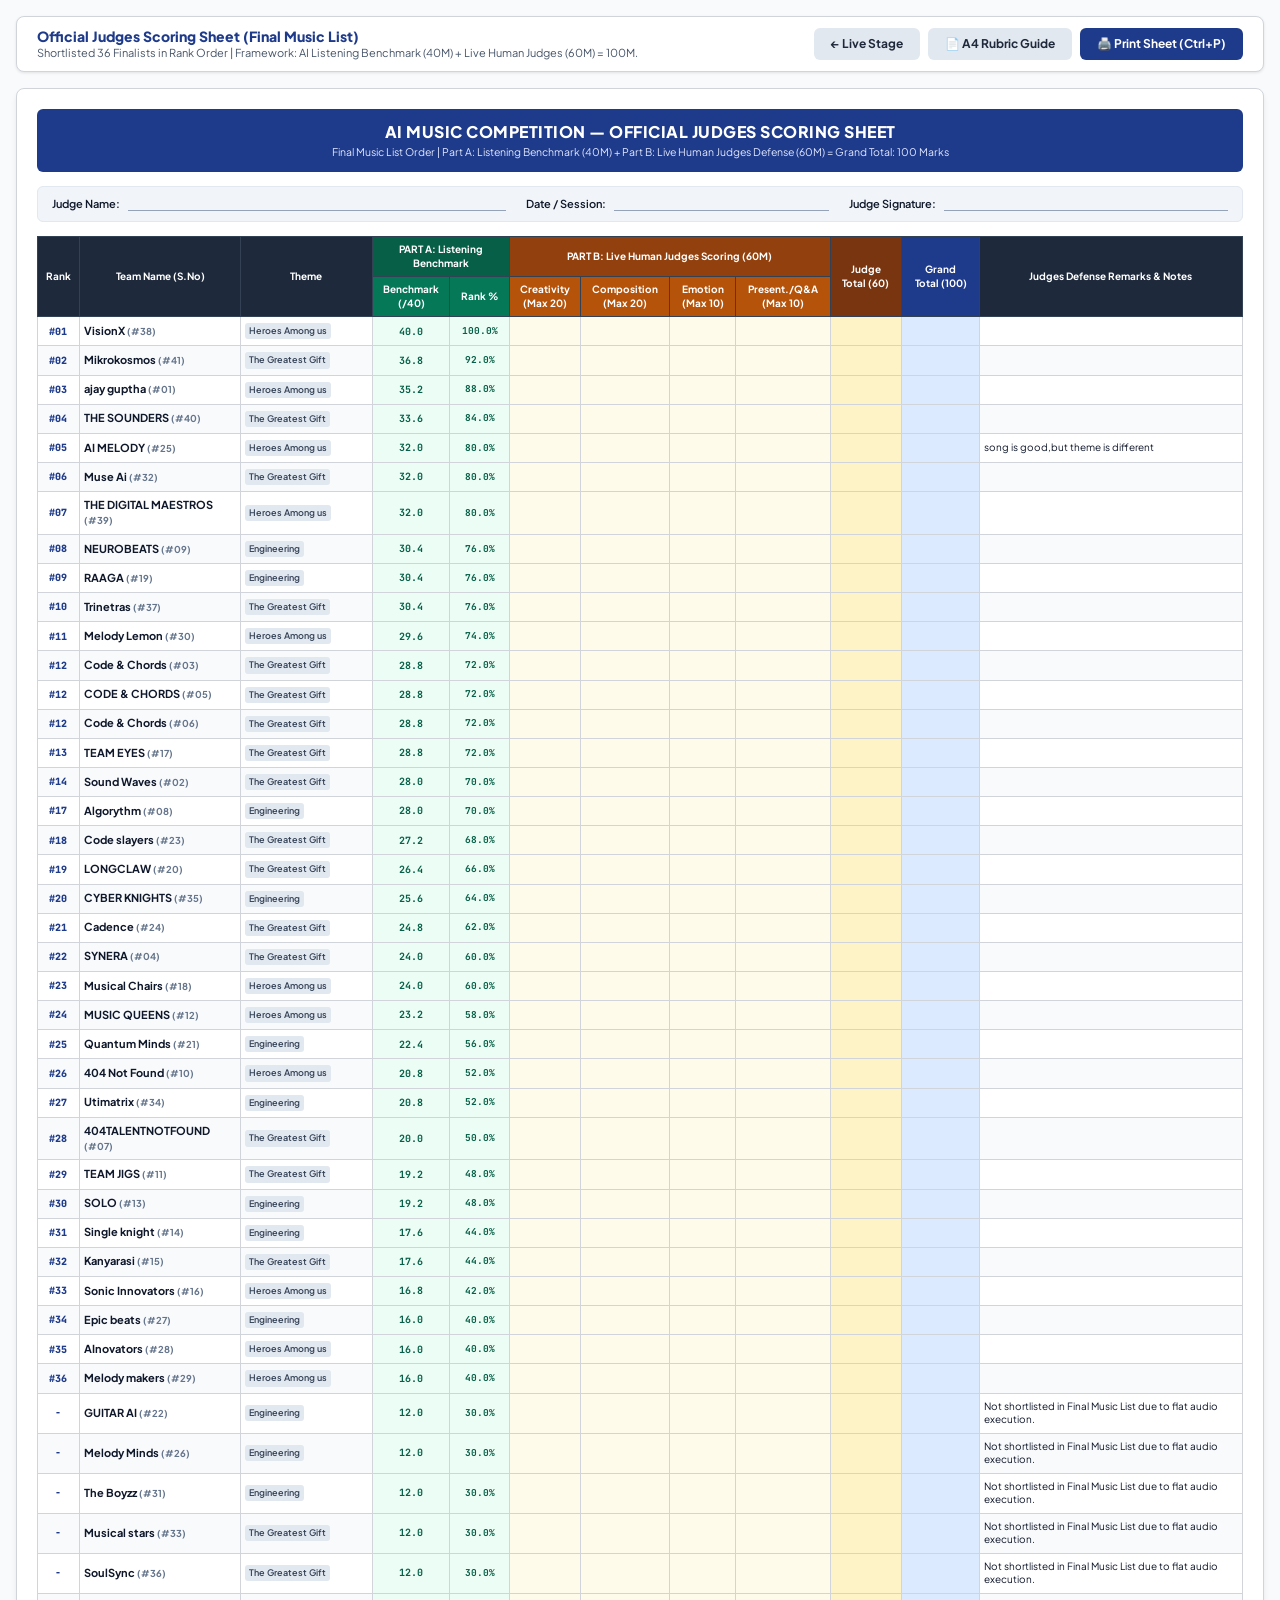
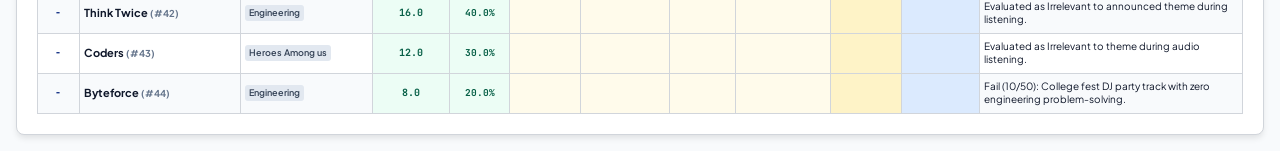
==== commit 41bbe5db: "Match AI benchmark marks with Final Music List listening scores and rank order" ====
--- a/judges_sheet.html
+++ b/judges_sheet.html
@@ -8,207 +8,33 @@
   <link rel="preconnect" href="https://fonts.gstatic.com">
   <link href="https://fonts.googleapis.com/css2?family=Plus+Jakarta+Sans:wght@400;600;700;800&family=JetBrains+Mono:wght@500;700&display=swap" rel="stylesheet">
   <style>
-    :root {
-      --primary: #1E3A8A;
-      --border: #D1D5DB;
-      --text: #0F172A;
-      --text-muted: #475569;
-      --bg-ai: #ECFDF5;
-      --text-ai: #065F46;
-      --bg-write: #FFFBEB;
-    }
-
-    * {
-      box-sizing: border-box;
-      margin: 0;
-      padding: 0;
-    }
-
-    body {
-      font-family: 'Plus Jakarta Sans', sans-serif;
-      color: var(--text);
-      background-color: #F8FAFC;
-      padding: 16px;
-      font-size: 11px;
-      line-height: 1.35;
-    }
-
-    .no-print-bar {
-      max-width: 1300px;
-      margin: 0 auto 16px auto;
-      display: flex;
-      justify-content: space-between;
-      align-items: center;
-      background: white;
-      padding: 10px 20px;
-      border-radius: 8px;
-      box-shadow: 0 1px 3px rgba(0,0,0,0.1);
-      border: 1px solid var(--border);
-    }
-
-    .btn {
-      font-family: inherit;
-      font-size: 12px;
-      font-weight: 700;
-      padding: 7px 16px;
-      border-radius: 6px;
-      cursor: pointer;
-      border: 1px solid transparent;
-      text-decoration: none;
-      display: inline-flex;
-      align-items: center;
-      gap: 6px;
-    }
-
+    :root { --primary: #1E3A8A; --border: #D1D5DB; --text: #0F172A; --text-muted: #475569; --bg-ai: #ECFDF5; --text-ai: #065F46; --bg-write: #FFFBEB; }
+    * { box-sizing: border-box; margin: 0; padding: 0; }
+    body { font-family: 'Plus Jakarta Sans', sans-serif; color: var(--text); background-color: #F8FAFC; padding: 16px; font-size: 11px; line-height: 1.35; }
+    .no-print-bar { max-width: 1300px; margin: 0 auto 16px auto; display: flex; justify-content: space-between; align-items: center; background: white; padding: 10px 20px; border-radius: 8px; box-shadow: 0 1px 3px rgba(0,0,0,0.1); border: 1px solid var(--border); }
+    .btn { font-family: inherit; font-size: 12px; font-weight: 700; padding: 7px 16px; border-radius: 6px; cursor: pointer; border: 1px solid transparent; text-decoration: none; display: inline-flex; align-items: center; gap: 6px; }
     .btn-primary { background-color: var(--primary); color: white; }
     .btn-secondary { background-color: #E2E8F0; color: #1E293B; }
-
-    .sheet-page {
-      max-width: 1300px;
-      margin: 0 auto;
-      background: white;
-      padding: 20px;
-      border-radius: 8px;
-      box-shadow: 0 4px 6px -1px rgba(0,0,0,0.1);
-      border: 1px solid var(--border);
-    }
-
-    .header-banner {
-      background: var(--primary);
-      color: white;
-      padding: 12px 16px;
-      border-radius: 6px;
-      text-align: center;
-      margin-bottom: 14px;
-    }
-
-    .header-banner h1 {
-      font-size: 16px;
-      font-weight: 800;
-      letter-spacing: 0.5px;
-      margin-bottom: 3px;
-    }
-
-    .header-banner p {
-      font-size: 10.5px;
-      color: #E0E7FF;
-    }
-
-    .judge-meta-grid {
-      display: grid;
-      grid-template-columns: 1.8fr 1.2fr 1.5fr;
-      gap: 20px;
-      margin-bottom: 14px;
-      padding: 10px 14px;
-      background-color: #F1F5F9;
-      border-radius: 6px;
-      border: 1px solid #E2E8F0;
-    }
-
-    .meta-field {
-      display: flex;
-      align-items: center;
-      gap: 8px;
-      font-size: 11px;
-      font-weight: 600;
-    }
-
-    .meta-line {
-      flex: 1;
-      border-bottom: 1px solid #94A3B8;
-      height: 14px;
-    }
-
-    table {
-      width: 100%;
-      border-collapse: collapse;
-      font-size: 10px;
-    }
-
-    th {
-      background-color: #1E293B;
-      color: white;
-      font-weight: 700;
-      padding: 6px 4px;
-      border: 1px solid #334155;
-      text-align: center;
-      vertical-align: middle;
-    }
-
-    td {
-      padding: 6px 4px;
-      border: 1px solid var(--border);
-      vertical-align: middle;
-    }
-
+    .sheet-page { max-width: 1300px; margin: 0 auto; background: white; padding: 20px; border-radius: 8px; box-shadow: 0 4px 6px -1px rgba(0,0,0,0.1); border: 1px solid var(--border); }
+    .header-banner { background: var(--primary); color: white; padding: 12px 16px; border-radius: 6px; text-align: center; margin-bottom: 14px; }
+    .header-banner h1 { font-size: 16px; font-weight: 800; letter-spacing: 0.5px; margin-bottom: 3px; }
+    .header-banner p { font-size: 10.5px; color: #E0E7FF; }
+    .judge-meta-grid { display: grid; grid-template-columns: 1.8fr 1.2fr 1.5fr; gap: 20px; margin-bottom: 14px; padding: 10px 14px; background-color: #F1F5F9; border-radius: 6px; border: 1px solid #E2E8F0; }
+    .meta-field { display: flex; align-items: center; gap: 8px; font-size: 11px; font-weight: 600; }
+    .meta-line { flex: 1; border-bottom: 1px solid #94A3B8; height: 14px; }
+    table { width: 100%; border-collapse: collapse; font-size: 10px; }
+    th { background-color: #1E293B; color: white; font-weight: 700; padding: 6px 4px; border: 1px solid #334155; text-align: center; vertical-align: middle; }
+    td { padding: 6px 4px; border: 1px solid var(--border); vertical-align: middle; }
     tr:nth-child(even) { background-color: #F8FAFC; }
-
-    .col-sno {
-      font-family: 'JetBrains Mono', monospace;
-      font-weight: 700;
-      text-align: center;
-      width: 30px;
-    }
-
-    .col-team {
-      font-weight: 700;
-      font-size: 11px;
-      width: 130px;
-    }
-
-    .col-theme {
-      font-size: 9.5px;
-      color: var(--text-muted);
-      width: 110px;
-    }
-
-    .col-ai {
-      background-color: var(--bg-ai);
-      color: var(--text-ai);
-      font-family: 'JetBrains Mono', monospace;
-      font-weight: 700;
-      text-align: center;
-      width: 50px;
-    }
-
-    .col-write {
-      background-color: var(--bg-write);
-      width: 55px;
-      height: 22px;
-    }
-
-    .col-jtotal {
-      background-color: #FEF3C7;
-      font-weight: 700;
-      text-align: center;
-      width: 60px;
-      font-family: 'JetBrains Mono', monospace;
-    }
-
-    .col-grand {
-      background-color: #DBEAFE;
-      color: #1E3A8A;
-      font-weight: 800;
-      text-align: center;
-      width: 65px;
-      font-family: 'JetBrains Mono', monospace;
-    }
-
-    .col-notes {
-      width: 220px;
-    }
-
-    .tag-theme {
-      display: inline-block;
-      padding: 2px 4px;
-      border-radius: 3px;
-      font-size: 9px;
-      font-weight: 600;
-      background: #E2E8F0;
-      color: #334155;
-    }
-
-    /* Print Formatting */
+    .col-rank { font-family: 'JetBrains Mono', monospace; font-weight: 800; text-align: center; width: 35px; color: var(--primary); }
+    .col-team { font-weight: 700; font-size: 11px; width: 130px; }
+    .col-theme { font-size: 9.5px; color: var(--text-muted); width: 110px; }
+    .col-ai { background-color: var(--bg-ai); color: var(--text-ai); font-family: 'JetBrains Mono', monospace; font-weight: 700; text-align: center; width: 50px; }
+    .col-write { background-color: var(--bg-write); width: 55px; height: 22px; }
+    .col-jtotal { background-color: #FEF3C7; font-weight: 700; text-align: center; width: 60px; font-family: 'JetBrains Mono', monospace; }
+    .col-grand { background-color: #DBEAFE; color: #1E3A8A; font-weight: 800; text-align: center; width: 65px; font-family: 'JetBrains Mono', monospace; }
+    .col-notes { width: 220px; }
+    .tag-theme { display: inline-block; padding: 2px 4px; border-radius: 3px; font-size: 9px; font-weight: 600; background: #E2E8F0; color: #334155; }
     @media print {
       body { padding: 0; background: white; }
       .no-print-bar { display: none !important; }
@@ -225,12 +51,10 @@
   </style>
 </head>
 <body>
-
-  <!-- Top Actions (Hidden during print) -->
   <div class="no-print-bar">
     <div>
-      <h2 style="font-size: 14px; font-weight: 800; color: var(--primary);">Official Judges Scoring Sheet (A4 Landscape)</h2>
-      <p style="font-size: 11px; color: var(--text-muted);">Pre-populated with 44 Teams & AI Benchmark Marks | Framework: AI (40M) + Human Judges (60M) = 100M.</p>
+      <h2 style="font-size: 14px; font-weight: 800; color: var(--primary);">Official Judges Scoring Sheet (Final Music List)</h2>
+      <p style="font-size: 11px; color: var(--text-muted);">Shortlisted 36 Finalists in Rank Order | Framework: AI Listening Benchmark (40M) + Live Human Judges (60M) = 100M.</p>
     </div>
     <div style="display: flex; gap: 8px;">
       <a href="index.html" class="btn btn-secondary">&larr; Live Stage</a>
@@ -238,45 +62,31 @@
       <button class="btn btn-primary" onclick="window.print()">🖨️ Print Sheet (Ctrl+P)</button>
     </div>
   </div>
-
-  <!-- Printable Scoring Page -->
   <div class="sheet-page">
-    
     <div class="header-banner">
       <h1>AI MUSIC COMPETITION — OFFICIAL JUDGES SCORING SHEET</h1>
-      <p>Grading Framework: Part A: AI Benchmark (40 Marks) + Part B: Human Judges Live Defense (60 Marks) = Grand Total: 100 Marks</p>
+      <p>Final Music List Order | Part A: Listening Benchmark (40M) + Part B: Live Human Judges Defense (60M) = Grand Total: 100 Marks</p>
     </div>
-
     <div class="judge-meta-grid">
-      <div class="meta-field">
-        <span>Judge Name:</span>
-        <div class="meta-line"></div>
-      </div>
-      <div class="meta-field">
-        <span>Date / Session:</span>
-        <div class="meta-line"></div>
-      </div>
-      <div class="meta-field">
-        <span>Judge Signature:</span>
-        <div class="meta-line"></div>
-      </div>
+      <div class="meta-field"><span>Judge Name:</span><div class="meta-line"></div></div>
+      <div class="meta-field"><span>Date / Session:</span><div class="meta-line"></div></div>
+      <div class="meta-field"><span>Judge Signature:</span><div class="meta-line"></div></div>
     </div>
-
     <table>
       <thead>
         <tr>
-          <th rowspan="2" style="width: 25px;">#</th>
-          <th rowspan="2" style="width: 120px;">Team Name</th>
+          <th rowspan="2" style="width: 35px;">Rank</th>
+          <th rowspan="2" style="width: 120px;">Team Name (S.No)</th>
           <th rowspan="2" style="width: 110px;">Theme</th>
-          <th colspan="2" style="background: #065F46;">PART A: AI Benchmark (40M)</th>
-          <th colspan="4" style="background: #92400E;">PART B: Human Judges Live Scoring (60M)</th>
+          <th colspan="2" style="background: #065F46;">PART A: Listening Benchmark</th>
+          <th colspan="4" style="background: #92400E;">PART B: Live Human Judges Scoring (60M)</th>
           <th rowspan="2" style="background: #78350F; width: 55px;">Judge<br>Total (60)</th>
           <th rowspan="2" style="background: #1E3A8A; width: 60px;">Grand<br>Total (100)</th>
           <th rowspan="2">Judges Defense Remarks & Notes</th>
         </tr>
         <tr>
-          <th style="background: #047857; width: 48px;">AI Mark (/40)</th>
-          <th style="background: #047857; width: 45px;">AI %</th>
+          <th style="background: #047857; width: 48px;">Benchmark (/40)</th>
+          <th style="background: #047857; width: 45px;">Rank %</th>
           <th style="background: #B45309; width: 55px;">Creativity<br>(Max 20)</th>
           <th style="background: #B45309; width: 55px;">Composition<br>(Max 20)</th>
           <th style="background: #B45309; width: 55px;">Emotion<br>(Max 10)</th>
@@ -286,50 +96,218 @@
       <tbody>
 
         <tr>
-          <td class="col-sno">01</td>
-          <td class="col-team">ajay guptha</td>
-          <td class="col-theme"><span class="tag-theme">Heroes Among us</span></td>
-          <td class="col-ai">33.5</td>
-          <td class="col-ai" style="font-size: 9.5px;">83.8%</td>
-          <td class="col-write"></td>
-          <td class="col-write"></td>
-          <td class="col-write"></td>
-          <td class="col-write"></td>
-          <td class="col-jtotal"></td>
-          <td class="col-grand"></td>
-          <td class="col-notes"></td>
-        </tr>
-        <tr>
-          <td class="col-sno">02</td>
-          <td class="col-team">Sound Waves</td>
-          <td class="col-theme"><span class="tag-theme">The Greatest Gift</span></td>
-          <td class="col-ai">29.5</td>
-          <td class="col-ai" style="font-size: 9.5px;">73.8%</td>
-          <td class="col-write"></td>
-          <td class="col-write"></td>
-          <td class="col-write"></td>
-          <td class="col-write"></td>
-          <td class="col-jtotal"></td>
-          <td class="col-grand"></td>
-          <td class="col-notes"></td>
-        </tr>
-        <tr>
-          <td class="col-sno">03</td>
-          <td class="col-team">Code & Chords</td>
-          <td class="col-theme"><span class="tag-theme">The Greatest Gift</span></td>
-          <td class="col-ai">31.0</td>
-          <td class="col-ai" style="font-size: 9.5px;">77.5%</td>
-          <td class="col-write"></td>
-          <td class="col-write"></td>
-          <td class="col-write"></td>
-          <td class="col-write"></td>
-          <td class="col-jtotal"></td>
-          <td class="col-grand"></td>
-          <td class="col-notes"></td>
-        </tr>
-        <tr>
-          <td class="col-sno">04</td>
-          <td class="col-team">SYNERA</td>
+          <td class="col-rank">#01</td>
+          <td class="col-team">VisionX <span style="color:#64748b; font-size:9.5px;">(#38)</span></td>
+          <td class="col-theme"><span class="tag-theme">Heroes Among us</span></td>
+          <td class="col-ai">40.0</td>
+          <td class="col-ai" style="font-size: 9.5px;">100.0%</td>
+          <td class="col-write"></td>
+          <td class="col-write"></td>
+          <td class="col-write"></td>
+          <td class="col-write"></td>
+          <td class="col-jtotal"></td>
+          <td class="col-grand"></td>
+          <td class="col-notes"></td>
+        </tr>
+        <tr>
+          <td class="col-rank">#02</td>
+          <td class="col-team">Mikrokosmos <span style="color:#64748b; font-size:9.5px;">(#41)</span></td>
+          <td class="col-theme"><span class="tag-theme">The Greatest Gift</span></td>
+          <td class="col-ai">36.8</td>
+          <td class="col-ai" style="font-size: 9.5px;">92.0%</td>
+          <td class="col-write"></td>
+          <td class="col-write"></td>
+          <td class="col-write"></td>
+          <td class="col-write"></td>
+          <td class="col-jtotal"></td>
+          <td class="col-grand"></td>
+          <td class="col-notes"></td>
+        </tr>
+        <tr>
+          <td class="col-rank">#03</td>
+          <td class="col-team">ajay guptha <span style="color:#64748b; font-size:9.5px;">(#01)</span></td>
+          <td class="col-theme"><span class="tag-theme">Heroes Among us</span></td>
+          <td class="col-ai">35.2</td>
+          <td class="col-ai" style="font-size: 9.5px;">88.0%</td>
+          <td class="col-write"></td>
+          <td class="col-write"></td>
+          <td class="col-write"></td>
+          <td class="col-write"></td>
+          <td class="col-jtotal"></td>
+          <td class="col-grand"></td>
+          <td class="col-notes"></td>
+        </tr>
+        <tr>
+          <td class="col-rank">#04</td>
+          <td class="col-team">THE SOUNDERS <span style="color:#64748b; font-size:9.5px;">(#40)</span></td>
+          <td class="col-theme"><span class="tag-theme">The Greatest Gift</span></td>
+          <td class="col-ai">33.6</td>
+          <td class="col-ai" style="font-size: 9.5px;">84.0%</td>
+          <td class="col-write"></td>
+          <td class="col-write"></td>
+          <td class="col-write"></td>
+          <td class="col-write"></td>
+          <td class="col-jtotal"></td>
+          <td class="col-grand"></td>
+          <td class="col-notes"></td>
+        </tr>
+        <tr>
+          <td class="col-rank">#05</td>
+          <td class="col-team">AI MELODY <span style="color:#64748b; font-size:9.5px;">(#25)</span></td>
+          <td class="col-theme"><span class="tag-theme">Heroes Among us</span></td>
+          <td class="col-ai">32.0</td>
+          <td class="col-ai" style="font-size: 9.5px;">80.0%</td>
+          <td class="col-write"></td>
+          <td class="col-write"></td>
+          <td class="col-write"></td>
+          <td class="col-write"></td>
+          <td class="col-jtotal"></td>
+          <td class="col-grand"></td>
+          <td class="col-notes">song is good,but theme is different</td>
+        </tr>
+        <tr>
+          <td class="col-rank">#06</td>
+          <td class="col-team">Muse Ai <span style="color:#64748b; font-size:9.5px;">(#32)</span></td>
+          <td class="col-theme"><span class="tag-theme">The Greatest Gift</span></td>
+          <td class="col-ai">32.0</td>
+          <td class="col-ai" style="font-size: 9.5px;">80.0%</td>
+          <td class="col-write"></td>
+          <td class="col-write"></td>
+          <td class="col-write"></td>
+          <td class="col-write"></td>
+          <td class="col-jtotal"></td>
+          <td class="col-grand"></td>
+          <td class="col-notes"></td>
+        </tr>
+        <tr>
+          <td class="col-rank">#07</td>
+          <td class="col-team">THE DIGITAL MAESTROS <span style="color:#64748b; font-size:9.5px;">(#39)</span></td>
+          <td class="col-theme"><span class="tag-theme">Heroes Among us</span></td>
+          <td class="col-ai">32.0</td>
+          <td class="col-ai" style="font-size: 9.5px;">80.0%</td>
+          <td class="col-write"></td>
+          <td class="col-write"></td>
+          <td class="col-write"></td>
+          <td class="col-write"></td>
+          <td class="col-jtotal"></td>
+          <td class="col-grand"></td>
+          <td class="col-notes"></td>
+        </tr>
+        <tr>
+          <td class="col-rank">#08</td>
+          <td class="col-team">NEUROBEATS <span style="color:#64748b; font-size:9.5px;">(#09)</span></td>
+          <td class="col-theme"><span class="tag-theme">Engineering</span></td>
+          <td class="col-ai">30.4</td>
+          <td class="col-ai" style="font-size: 9.5px;">76.0%</td>
+          <td class="col-write"></td>
+          <td class="col-write"></td>
+          <td class="col-write"></td>
+          <td class="col-write"></td>
+          <td class="col-jtotal"></td>
+          <td class="col-grand"></td>
+          <td class="col-notes"></td>
+        </tr>
+        <tr>
+          <td class="col-rank">#09</td>
+          <td class="col-team">RAAGA <span style="color:#64748b; font-size:9.5px;">(#19)</span></td>
+          <td class="col-theme"><span class="tag-theme">Engineering</span></td>
+          <td class="col-ai">30.4</td>
+          <td class="col-ai" style="font-size: 9.5px;">76.0%</td>
+          <td class="col-write"></td>
+          <td class="col-write"></td>
+          <td class="col-write"></td>
+          <td class="col-write"></td>
+          <td class="col-jtotal"></td>
+          <td class="col-grand"></td>
+          <td class="col-notes"></td>
+        </tr>
+        <tr>
+          <td class="col-rank">#10</td>
+          <td class="col-team">Trinetras <span style="color:#64748b; font-size:9.5px;">(#37)</span></td>
+          <td class="col-theme"><span class="tag-theme">The Greatest Gift</span></td>
+          <td class="col-ai">30.4</td>
+          <td class="col-ai" style="font-size: 9.5px;">76.0%</td>
+          <td class="col-write"></td>
+          <td class="col-write"></td>
+          <td class="col-write"></td>
+          <td class="col-write"></td>
+          <td class="col-jtotal"></td>
+          <td class="col-grand"></td>
+          <td class="col-notes"></td>
+        </tr>
+        <tr>
+          <td class="col-rank">#11</td>
+          <td class="col-team">Melody Lemon <span style="color:#64748b; font-size:9.5px;">(#30)</span></td>
+          <td class="col-theme"><span class="tag-theme">Heroes Among us</span></td>
+          <td class="col-ai">29.6</td>
+          <td class="col-ai" style="font-size: 9.5px;">74.0%</td>
+          <td class="col-write"></td>
+          <td class="col-write"></td>
+          <td class="col-write"></td>
+          <td class="col-write"></td>
+          <td class="col-jtotal"></td>
+          <td class="col-grand"></td>
+          <td class="col-notes"></td>
+        </tr>
+        <tr>
+          <td class="col-rank">#12</td>
+          <td class="col-team">Code & Chords <span style="color:#64748b; font-size:9.5px;">(#03)</span></td>
+          <td class="col-theme"><span class="tag-theme">The Greatest Gift</span></td>
+          <td class="col-ai">28.8</td>
+          <td class="col-ai" style="font-size: 9.5px;">72.0%</td>
+          <td class="col-write"></td>
+          <td class="col-write"></td>
+          <td class="col-write"></td>
+          <td class="col-write"></td>
+          <td class="col-jtotal"></td>
+          <td class="col-grand"></td>
+          <td class="col-notes"></td>
+        </tr>
+        <tr>
+          <td class="col-rank">#12</td>
+          <td class="col-team">CODE & CHORDS <span style="color:#64748b; font-size:9.5px;">(#05)</span></td>
+          <td class="col-theme"><span class="tag-theme">The Greatest Gift</span></td>
+          <td class="col-ai">28.8</td>
+          <td class="col-ai" style="font-size: 9.5px;">72.0%</td>
+          <td class="col-write"></td>
+          <td class="col-write"></td>
+          <td class="col-write"></td>
+          <td class="col-write"></td>
+          <td class="col-jtotal"></td>
+          <td class="col-grand"></td>
+          <td class="col-notes"></td>
+        </tr>
+        <tr>
+          <td class="col-rank">#12</td>
+          <td class="col-team">Code & Chords <span style="color:#64748b; font-size:9.5px;">(#06)</span></td>
+          <td class="col-theme"><span class="tag-theme">The Greatest Gift</span></td>
+          <td class="col-ai">28.8</td>
+          <td class="col-ai" style="font-size: 9.5px;">72.0%</td>
+          <td class="col-write"></td>
+          <td class="col-write"></td>
+          <td class="col-write"></td>
+          <td class="col-write"></td>
+          <td class="col-jtotal"></td>
+          <td class="col-grand"></td>
+          <td class="col-notes"></td>
+        </tr>
+        <tr>
+          <td class="col-rank">#13</td>
+          <td class="col-team">TEAM EYES <span style="color:#64748b; font-size:9.5px;">(#17)</span></td>
+          <td class="col-theme"><span class="tag-theme">The Greatest Gift</span></td>
+          <td class="col-ai">28.8</td>
+          <td class="col-ai" style="font-size: 9.5px;">72.0%</td>
+          <td class="col-write"></td>
+          <td class="col-write"></td>
+          <td class="col-write"></td>
+          <td class="col-write"></td>
+          <td class="col-jtotal"></td>
+          <td class="col-grand"></td>
+          <td class="col-notes"></td>
+        </tr>
+        <tr>
+          <td class="col-rank">#14</td>
+          <td class="col-team">Sound Waves <span style="color:#64748b; font-size:9.5px;">(#02)</span></td>
           <td class="col-theme"><span class="tag-theme">The Greatest Gift</span></td>
           <td class="col-ai">28.0</td>
           <td class="col-ai" style="font-size: 9.5px;">70.0%</td>
@@ -342,247 +320,79 @@
           <td class="col-notes"></td>
         </tr>
         <tr>
-          <td class="col-sno">05</td>
-          <td class="col-team">CODE & CHORDS</td>
-          <td class="col-theme"><span class="tag-theme">The Greatest Gift</span></td>
-          <td class="col-ai">31.0</td>
-          <td class="col-ai" style="font-size: 9.5px;">77.5%</td>
-          <td class="col-write"></td>
-          <td class="col-write"></td>
-          <td class="col-write"></td>
-          <td class="col-write"></td>
-          <td class="col-jtotal"></td>
-          <td class="col-grand"></td>
-          <td class="col-notes"></td>
-        </tr>
-        <tr>
-          <td class="col-sno">06</td>
-          <td class="col-team">Code & Chords</td>
-          <td class="col-theme"><span class="tag-theme">The Greatest Gift</span></td>
-          <td class="col-ai">29.0</td>
-          <td class="col-ai" style="font-size: 9.5px;">72.5%</td>
-          <td class="col-write"></td>
-          <td class="col-write"></td>
-          <td class="col-write"></td>
-          <td class="col-write"></td>
-          <td class="col-jtotal"></td>
-          <td class="col-grand"></td>
-          <td class="col-notes"></td>
-        </tr>
-        <tr>
-          <td class="col-sno">07</td>
-          <td class="col-team">404TALENTNOTFOUND</td>
-          <td class="col-theme"><span class="tag-theme">The Greatest Gift</span></td>
-          <td class="col-ai">26.0</td>
-          <td class="col-ai" style="font-size: 9.5px;">65.0%</td>
-          <td class="col-write"></td>
-          <td class="col-write"></td>
-          <td class="col-write"></td>
-          <td class="col-write"></td>
-          <td class="col-jtotal"></td>
-          <td class="col-grand"></td>
-          <td class="col-notes"></td>
-        </tr>
-        <tr>
-          <td class="col-sno">08</td>
-          <td class="col-team">Algorythm</td>
-          <td class="col-theme"><span class="tag-theme">Engineering</span></td>
-          <td class="col-ai">31.5</td>
-          <td class="col-ai" style="font-size: 9.5px;">78.8%</td>
-          <td class="col-write"></td>
-          <td class="col-write"></td>
-          <td class="col-write"></td>
-          <td class="col-write"></td>
-          <td class="col-jtotal"></td>
-          <td class="col-grand"></td>
-          <td class="col-notes"></td>
-        </tr>
-        <tr>
-          <td class="col-sno">09</td>
-          <td class="col-team">NEUROBEATS</td>
-          <td class="col-theme"><span class="tag-theme">Engineering</span></td>
-          <td class="col-ai">34.5</td>
-          <td class="col-ai" style="font-size: 9.5px;">86.2%</td>
-          <td class="col-write"></td>
-          <td class="col-write"></td>
-          <td class="col-write"></td>
-          <td class="col-write"></td>
-          <td class="col-jtotal"></td>
-          <td class="col-grand"></td>
-          <td class="col-notes"></td>
-        </tr>
-        <tr>
-          <td class="col-sno">10</td>
-          <td class="col-team">404 Not Found</td>
-          <td class="col-theme"><span class="tag-theme">Heroes Among us</span></td>
-          <td class="col-ai">24.5</td>
-          <td class="col-ai" style="font-size: 9.5px;">61.3%</td>
-          <td class="col-write"></td>
-          <td class="col-write"></td>
-          <td class="col-write"></td>
-          <td class="col-write"></td>
-          <td class="col-jtotal"></td>
-          <td class="col-grand"></td>
-          <td class="col-notes"></td>
-        </tr>
-        <tr>
-          <td class="col-sno">11</td>
-          <td class="col-team">TEAM JIGS</td>
-          <td class="col-theme"><span class="tag-theme">The Greatest Gift</span></td>
-          <td class="col-ai">29.5</td>
-          <td class="col-ai" style="font-size: 9.5px;">73.8%</td>
-          <td class="col-write"></td>
-          <td class="col-write"></td>
-          <td class="col-write"></td>
-          <td class="col-write"></td>
-          <td class="col-jtotal"></td>
-          <td class="col-grand"></td>
-          <td class="col-notes"></td>
-        </tr>
-        <tr>
-          <td class="col-sno">12</td>
-          <td class="col-team">MUSIC QUEENS</td>
-          <td class="col-theme"><span class="tag-theme">Heroes Among us</span></td>
-          <td class="col-ai">32.0</td>
-          <td class="col-ai" style="font-size: 9.5px;">80.0%</td>
-          <td class="col-write"></td>
-          <td class="col-write"></td>
-          <td class="col-write"></td>
-          <td class="col-write"></td>
-          <td class="col-jtotal"></td>
-          <td class="col-grand"></td>
-          <td class="col-notes"></td>
-        </tr>
-        <tr>
-          <td class="col-sno">13</td>
-          <td class="col-team">SOLO</td>
-          <td class="col-theme"><span class="tag-theme">Engineering</span></td>
-          <td class="col-ai">27.5</td>
-          <td class="col-ai" style="font-size: 9.5px;">68.8%</td>
-          <td class="col-write"></td>
-          <td class="col-write"></td>
-          <td class="col-write"></td>
-          <td class="col-write"></td>
-          <td class="col-jtotal"></td>
-          <td class="col-grand"></td>
-          <td class="col-notes"></td>
-        </tr>
-        <tr>
-          <td class="col-sno">14</td>
-          <td class="col-team">Single knight</td>
-          <td class="col-theme"><span class="tag-theme">Engineering</span></td>
-          <td class="col-ai">30.0</td>
-          <td class="col-ai" style="font-size: 9.5px;">75.0%</td>
-          <td class="col-write"></td>
-          <td class="col-write"></td>
-          <td class="col-write"></td>
-          <td class="col-write"></td>
-          <td class="col-jtotal"></td>
-          <td class="col-grand"></td>
-          <td class="col-notes"></td>
-        </tr>
-        <tr>
-          <td class="col-sno">15</td>
-          <td class="col-team">Kanyarasi</td>
-          <td class="col-theme"><span class="tag-theme">The Greatest Gift</span></td>
-          <td class="col-ai">26.0</td>
-          <td class="col-ai" style="font-size: 9.5px;">65.0%</td>
-          <td class="col-write"></td>
-          <td class="col-write"></td>
-          <td class="col-write"></td>
-          <td class="col-write"></td>
-          <td class="col-jtotal"></td>
-          <td class="col-grand"></td>
-          <td class="col-notes"></td>
-        </tr>
-        <tr>
-          <td class="col-sno">16</td>
-          <td class="col-team">Sonic Innovators</td>
-          <td class="col-theme"><span class="tag-theme">Heroes Among us</span></td>
-          <td class="col-ai">32.0</td>
-          <td class="col-ai" style="font-size: 9.5px;">80.0%</td>
-          <td class="col-write"></td>
-          <td class="col-write"></td>
-          <td class="col-write"></td>
-          <td class="col-write"></td>
-          <td class="col-jtotal"></td>
-          <td class="col-grand"></td>
-          <td class="col-notes"></td>
-        </tr>
-        <tr>
-          <td class="col-sno">17</td>
-          <td class="col-team">TEAM EYES</td>
-          <td class="col-theme"><span class="tag-theme">The Greatest Gift</span></td>
-          <td class="col-ai">32.0</td>
-          <td class="col-ai" style="font-size: 9.5px;">80.0%</td>
-          <td class="col-write"></td>
-          <td class="col-write"></td>
-          <td class="col-write"></td>
-          <td class="col-write"></td>
-          <td class="col-jtotal"></td>
-          <td class="col-grand"></td>
-          <td class="col-notes"></td>
-        </tr>
-        <tr>
-          <td class="col-sno">18</td>
-          <td class="col-team">Musical Chairs</td>
-          <td class="col-theme"><span class="tag-theme">Heroes Among us</span></td>
-          <td class="col-ai">31.5</td>
-          <td class="col-ai" style="font-size: 9.5px;">78.8%</td>
-          <td class="col-write"></td>
-          <td class="col-write"></td>
-          <td class="col-write"></td>
-          <td class="col-write"></td>
-          <td class="col-jtotal"></td>
-          <td class="col-grand"></td>
-          <td class="col-notes"></td>
-        </tr>
-        <tr>
-          <td class="col-sno">19</td>
-          <td class="col-team">RAAGA</td>
-          <td class="col-theme"><span class="tag-theme">Engineering</span></td>
-          <td class="col-ai">33.0</td>
-          <td class="col-ai" style="font-size: 9.5px;">82.5%</td>
-          <td class="col-write"></td>
-          <td class="col-write"></td>
-          <td class="col-write"></td>
-          <td class="col-write"></td>
-          <td class="col-jtotal"></td>
-          <td class="col-grand"></td>
-          <td class="col-notes"></td>
-        </tr>
-        <tr>
-          <td class="col-sno">20</td>
-          <td class="col-team">LONGCLAW</td>
-          <td class="col-theme"><span class="tag-theme">The Greatest Gift</span></td>
-          <td class="col-ai">32.5</td>
-          <td class="col-ai" style="font-size: 9.5px;">81.2%</td>
-          <td class="col-write"></td>
-          <td class="col-write"></td>
-          <td class="col-write"></td>
-          <td class="col-write"></td>
-          <td class="col-jtotal"></td>
-          <td class="col-grand"></td>
-          <td class="col-notes"></td>
-        </tr>
-        <tr>
-          <td class="col-sno">21</td>
-          <td class="col-team">Quantum Minds</td>
-          <td class="col-theme"><span class="tag-theme">Engineering</span></td>
-          <td class="col-ai">29.5</td>
-          <td class="col-ai" style="font-size: 9.5px;">73.8%</td>
-          <td class="col-write"></td>
-          <td class="col-write"></td>
-          <td class="col-write"></td>
-          <td class="col-write"></td>
-          <td class="col-jtotal"></td>
-          <td class="col-grand"></td>
-          <td class="col-notes"></td>
-        </tr>
-        <tr>
-          <td class="col-sno">22</td>
-          <td class="col-team">GUITAR AI</td>
-          <td class="col-theme"><span class="tag-theme">Engineering</span></td>
+          <td class="col-rank">#17</td>
+          <td class="col-team">Algorythm <span style="color:#64748b; font-size:9.5px;">(#08)</span></td>
+          <td class="col-theme"><span class="tag-theme">Engineering</span></td>
+          <td class="col-ai">28.0</td>
+          <td class="col-ai" style="font-size: 9.5px;">70.0%</td>
+          <td class="col-write"></td>
+          <td class="col-write"></td>
+          <td class="col-write"></td>
+          <td class="col-write"></td>
+          <td class="col-jtotal"></td>
+          <td class="col-grand"></td>
+          <td class="col-notes"></td>
+        </tr>
+        <tr>
+          <td class="col-rank">#18</td>
+          <td class="col-team">Code slayers <span style="color:#64748b; font-size:9.5px;">(#23)</span></td>
+          <td class="col-theme"><span class="tag-theme">The Greatest Gift</span></td>
+          <td class="col-ai">27.2</td>
+          <td class="col-ai" style="font-size: 9.5px;">68.0%</td>
+          <td class="col-write"></td>
+          <td class="col-write"></td>
+          <td class="col-write"></td>
+          <td class="col-write"></td>
+          <td class="col-jtotal"></td>
+          <td class="col-grand"></td>
+          <td class="col-notes"></td>
+        </tr>
+        <tr>
+          <td class="col-rank">#19</td>
+          <td class="col-team">LONGCLAW <span style="color:#64748b; font-size:9.5px;">(#20)</span></td>
+          <td class="col-theme"><span class="tag-theme">The Greatest Gift</span></td>
+          <td class="col-ai">26.4</td>
+          <td class="col-ai" style="font-size: 9.5px;">66.0%</td>
+          <td class="col-write"></td>
+          <td class="col-write"></td>
+          <td class="col-write"></td>
+          <td class="col-write"></td>
+          <td class="col-jtotal"></td>
+          <td class="col-grand"></td>
+          <td class="col-notes"></td>
+        </tr>
+        <tr>
+          <td class="col-rank">#20</td>
+          <td class="col-team">CYBER KNIGHTS <span style="color:#64748b; font-size:9.5px;">(#35)</span></td>
+          <td class="col-theme"><span class="tag-theme">Engineering</span></td>
+          <td class="col-ai">25.6</td>
+          <td class="col-ai" style="font-size: 9.5px;">64.0%</td>
+          <td class="col-write"></td>
+          <td class="col-write"></td>
+          <td class="col-write"></td>
+          <td class="col-write"></td>
+          <td class="col-jtotal"></td>
+          <td class="col-grand"></td>
+          <td class="col-notes"></td>
+        </tr>
+        <tr>
+          <td class="col-rank">#21</td>
+          <td class="col-team">Cadence <span style="color:#64748b; font-size:9.5px;">(#24)</span></td>
+          <td class="col-theme"><span class="tag-theme">The Greatest Gift</span></td>
+          <td class="col-ai">24.8</td>
+          <td class="col-ai" style="font-size: 9.5px;">62.0%</td>
+          <td class="col-write"></td>
+          <td class="col-write"></td>
+          <td class="col-write"></td>
+          <td class="col-write"></td>
+          <td class="col-jtotal"></td>
+          <td class="col-grand"></td>
+          <td class="col-notes"></td>
+        </tr>
+        <tr>
+          <td class="col-rank">#22</td>
+          <td class="col-team">SYNERA <span style="color:#64748b; font-size:9.5px;">(#04)</span></td>
+          <td class="col-theme"><span class="tag-theme">The Greatest Gift</span></td>
           <td class="col-ai">24.0</td>
           <td class="col-ai" style="font-size: 9.5px;">60.0%</td>
           <td class="col-write"></td>
@@ -594,316 +404,315 @@
           <td class="col-notes"></td>
         </tr>
         <tr>
-          <td class="col-sno">23</td>
-          <td class="col-team">Code slayers</td>
-          <td class="col-theme"><span class="tag-theme">The Greatest Gift</span></td>
-          <td class="col-ai">30.5</td>
-          <td class="col-ai" style="font-size: 9.5px;">76.2%</td>
-          <td class="col-write"></td>
-          <td class="col-write"></td>
-          <td class="col-write"></td>
-          <td class="col-write"></td>
-          <td class="col-jtotal"></td>
-          <td class="col-grand"></td>
-          <td class="col-notes"></td>
-        </tr>
-        <tr>
-          <td class="col-sno">24</td>
-          <td class="col-team">Cadence</td>
-          <td class="col-theme"><span class="tag-theme">The Greatest Gift</span></td>
-          <td class="col-ai">31.0</td>
-          <td class="col-ai" style="font-size: 9.5px;">77.5%</td>
-          <td class="col-write"></td>
-          <td class="col-write"></td>
-          <td class="col-write"></td>
-          <td class="col-write"></td>
-          <td class="col-jtotal"></td>
-          <td class="col-grand"></td>
-          <td class="col-notes"></td>
-        </tr>
-        <tr>
-          <td class="col-sno">25</td>
-          <td class="col-team">AI MELODY</td>
-          <td class="col-theme"><span class="tag-theme">Heroes Among us</span></td>
-          <td class="col-ai">37.0</td>
-          <td class="col-ai" style="font-size: 9.5px;">92.5%</td>
-          <td class="col-write"></td>
-          <td class="col-write"></td>
-          <td class="col-write"></td>
-          <td class="col-write"></td>
-          <td class="col-jtotal"></td>
-          <td class="col-grand"></td>
-          <td class="col-notes"></td>
-        </tr>
-        <tr>
-          <td class="col-sno">26</td>
-          <td class="col-team">Melody Minds</td>
-          <td class="col-theme"><span class="tag-theme">Engineering</span></td>
-          <td class="col-ai">19.5</td>
-          <td class="col-ai" style="font-size: 9.5px;">48.8%</td>
-          <td class="col-write"></td>
-          <td class="col-write"></td>
-          <td class="col-write"></td>
-          <td class="col-write"></td>
-          <td class="col-jtotal"></td>
-          <td class="col-grand"></td>
-          <td class="col-notes"></td>
-        </tr>
-        <tr>
-          <td class="col-sno">27</td>
-          <td class="col-team">Epic beats</td>
-          <td class="col-theme"><span class="tag-theme">Engineering</span></td>
-          <td class="col-ai">26.0</td>
-          <td class="col-ai" style="font-size: 9.5px;">65.0%</td>
-          <td class="col-write"></td>
-          <td class="col-write"></td>
-          <td class="col-write"></td>
-          <td class="col-write"></td>
-          <td class="col-jtotal"></td>
-          <td class="col-grand"></td>
-          <td class="col-notes"></td>
-        </tr>
-        <tr>
-          <td class="col-sno">28</td>
-          <td class="col-team">AInovators</td>
-          <td class="col-theme"><span class="tag-theme">Heroes Among us</span></td>
-          <td class="col-ai">34.0</td>
-          <td class="col-ai" style="font-size: 9.5px;">85.0%</td>
-          <td class="col-write"></td>
-          <td class="col-write"></td>
-          <td class="col-write"></td>
-          <td class="col-write"></td>
-          <td class="col-jtotal"></td>
-          <td class="col-grand"></td>
-          <td class="col-notes"></td>
-        </tr>
-        <tr>
-          <td class="col-sno">29</td>
-          <td class="col-team">Melody makers</td>
-          <td class="col-theme"><span class="tag-theme">Heroes Among us</span></td>
-          <td class="col-ai">34.5</td>
-          <td class="col-ai" style="font-size: 9.5px;">86.2%</td>
-          <td class="col-write"></td>
-          <td class="col-write"></td>
-          <td class="col-write"></td>
-          <td class="col-write"></td>
-          <td class="col-jtotal"></td>
-          <td class="col-grand"></td>
-          <td class="col-notes"></td>
-        </tr>
-        <tr>
-          <td class="col-sno">30</td>
-          <td class="col-team">Melody Lemon</td>
-          <td class="col-theme"><span class="tag-theme">Heroes Among us</span></td>
-          <td class="col-ai">36.0</td>
-          <td class="col-ai" style="font-size: 9.5px;">90.0%</td>
-          <td class="col-write"></td>
-          <td class="col-write"></td>
-          <td class="col-write"></td>
-          <td class="col-write"></td>
-          <td class="col-jtotal"></td>
-          <td class="col-grand"></td>
-          <td class="col-notes"></td>
-        </tr>
-        <tr>
-          <td class="col-sno">31</td>
-          <td class="col-team">The Boyzz</td>
-          <td class="col-theme"><span class="tag-theme">Engineering</span></td>
-          <td class="col-ai">28.0</td>
-          <td class="col-ai" style="font-size: 9.5px;">70.0%</td>
-          <td class="col-write"></td>
-          <td class="col-write"></td>
-          <td class="col-write"></td>
-          <td class="col-write"></td>
-          <td class="col-jtotal"></td>
-          <td class="col-grand"></td>
-          <td class="col-notes"></td>
-        </tr>
-        <tr>
-          <td class="col-sno">32</td>
-          <td class="col-team">Muse Ai</td>
-          <td class="col-theme"><span class="tag-theme">The Greatest Gift</span></td>
-          <td class="col-ai">36.5</td>
-          <td class="col-ai" style="font-size: 9.5px;">91.2%</td>
-          <td class="col-write"></td>
-          <td class="col-write"></td>
-          <td class="col-write"></td>
-          <td class="col-write"></td>
-          <td class="col-jtotal"></td>
-          <td class="col-grand"></td>
-          <td class="col-notes"></td>
-        </tr>
-        <tr>
-          <td class="col-sno">33</td>
-          <td class="col-team">Musical stars</td>
-          <td class="col-theme"><span class="tag-theme">The Greatest Gift</span></td>
-          <td class="col-ai">20.5</td>
-          <td class="col-ai" style="font-size: 9.5px;">51.2%</td>
-          <td class="col-write"></td>
-          <td class="col-write"></td>
-          <td class="col-write"></td>
-          <td class="col-write"></td>
-          <td class="col-jtotal"></td>
-          <td class="col-grand"></td>
-          <td class="col-notes"></td>
-        </tr>
-        <tr>
-          <td class="col-sno">34</td>
-          <td class="col-team">Utimatrix</td>
-          <td class="col-theme"><span class="tag-theme">Engineering</span></td>
-          <td class="col-ai">37.5</td>
-          <td class="col-ai" style="font-size: 9.5px;">93.8%</td>
-          <td class="col-write"></td>
-          <td class="col-write"></td>
-          <td class="col-write"></td>
-          <td class="col-write"></td>
-          <td class="col-jtotal"></td>
-          <td class="col-grand"></td>
-          <td class="col-notes"></td>
-        </tr>
-        <tr>
-          <td class="col-sno">35</td>
-          <td class="col-team">CYBER KNIGHTS</td>
-          <td class="col-theme"><span class="tag-theme">Engineering</span></td>
-          <td class="col-ai">36.0</td>
-          <td class="col-ai" style="font-size: 9.5px;">90.0%</td>
-          <td class="col-write"></td>
-          <td class="col-write"></td>
-          <td class="col-write"></td>
-          <td class="col-write"></td>
-          <td class="col-jtotal"></td>
-          <td class="col-grand"></td>
-          <td class="col-notes"></td>
-        </tr>
-        <tr>
-          <td class="col-sno">36</td>
-          <td class="col-team">SoulSync</td>
-          <td class="col-theme"><span class="tag-theme">The Greatest Gift</span></td>
-          <td class="col-ai">31.0</td>
-          <td class="col-ai" style="font-size: 9.5px;">77.5%</td>
-          <td class="col-write"></td>
-          <td class="col-write"></td>
-          <td class="col-write"></td>
-          <td class="col-write"></td>
-          <td class="col-jtotal"></td>
-          <td class="col-grand"></td>
-          <td class="col-notes"></td>
-        </tr>
-        <tr>
-          <td class="col-sno">37</td>
-          <td class="col-team">Trinetras</td>
-          <td class="col-theme"><span class="tag-theme">The Greatest Gift</span></td>
-          <td class="col-ai">34.5</td>
-          <td class="col-ai" style="font-size: 9.5px;">86.2%</td>
-          <td class="col-write"></td>
-          <td class="col-write"></td>
-          <td class="col-write"></td>
-          <td class="col-write"></td>
-          <td class="col-jtotal"></td>
-          <td class="col-grand"></td>
-          <td class="col-notes"></td>
-        </tr>
-        <tr>
-          <td class="col-sno">38</td>
-          <td class="col-team">VisionX</td>
-          <td class="col-theme"><span class="tag-theme">Heroes Among us</span></td>
-          <td class="col-ai">37.5</td>
-          <td class="col-ai" style="font-size: 9.5px;">93.8%</td>
-          <td class="col-write"></td>
-          <td class="col-write"></td>
-          <td class="col-write"></td>
-          <td class="col-write"></td>
-          <td class="col-jtotal"></td>
-          <td class="col-grand"></td>
-          <td class="col-notes"></td>
-        </tr>
-        <tr>
-          <td class="col-sno">39</td>
-          <td class="col-team">THE DIGITAL MAESTROS</td>
-          <td class="col-theme"><span class="tag-theme">Heroes Among us</span></td>
-          <td class="col-ai">34.0</td>
-          <td class="col-ai" style="font-size: 9.5px;">85.0%</td>
-          <td class="col-write"></td>
-          <td class="col-write"></td>
-          <td class="col-write"></td>
-          <td class="col-write"></td>
-          <td class="col-jtotal"></td>
-          <td class="col-grand"></td>
-          <td class="col-notes"></td>
-        </tr>
-        <tr>
-          <td class="col-sno">40</td>
-          <td class="col-team">THE SOUNDERS</td>
-          <td class="col-theme"><span class="tag-theme">The Greatest Gift</span></td>
-          <td class="col-ai">32.0</td>
-          <td class="col-ai" style="font-size: 9.5px;">80.0%</td>
-          <td class="col-write"></td>
-          <td class="col-write"></td>
-          <td class="col-write"></td>
-          <td class="col-write"></td>
-          <td class="col-jtotal"></td>
-          <td class="col-grand"></td>
-          <td class="col-notes"></td>
-        </tr>
-        <tr>
-          <td class="col-sno">41</td>
-          <td class="col-team">Mikrokosmos</td>
-          <td class="col-theme"><span class="tag-theme">The Greatest Gift</span></td>
-          <td class="col-ai">37.0</td>
-          <td class="col-ai" style="font-size: 9.5px;">92.5%</td>
-          <td class="col-write"></td>
-          <td class="col-write"></td>
-          <td class="col-write"></td>
-          <td class="col-write"></td>
-          <td class="col-jtotal"></td>
-          <td class="col-grand"></td>
-          <td class="col-notes"></td>
-        </tr>
-        <tr>
-          <td class="col-sno">42</td>
-          <td class="col-team">Think Twice</td>
-          <td class="col-theme"><span class="tag-theme">Engineering</span></td>
-          <td class="col-ai">35.0</td>
-          <td class="col-ai" style="font-size: 9.5px;">87.5%</td>
-          <td class="col-write"></td>
-          <td class="col-write"></td>
-          <td class="col-write"></td>
-          <td class="col-write"></td>
-          <td class="col-jtotal"></td>
-          <td class="col-grand"></td>
-          <td class="col-notes"></td>
-        </tr>
-        <tr>
-          <td class="col-sno">43</td>
-          <td class="col-team">Coders</td>
-          <td class="col-theme"><span class="tag-theme">Heroes Among us</span></td>
-          <td class="col-ai">28.0</td>
-          <td class="col-ai" style="font-size: 9.5px;">70.0%</td>
-          <td class="col-write"></td>
-          <td class="col-write"></td>
-          <td class="col-write"></td>
-          <td class="col-write"></td>
-          <td class="col-jtotal"></td>
-          <td class="col-grand"></td>
-          <td class="col-notes"></td>
-        </tr>
-        <tr>
-          <td class="col-sno">44</td>
-          <td class="col-team">Byteforce</td>
-          <td class="col-theme"><span class="tag-theme">Engineering</span></td>
-          <td class="col-ai">28.0</td>
-          <td class="col-ai" style="font-size: 9.5px;">70.0%</td>
-          <td class="col-write"></td>
-          <td class="col-write"></td>
-          <td class="col-write"></td>
-          <td class="col-write"></td>
-          <td class="col-jtotal"></td>
-          <td class="col-grand"></td>
-          <td class="col-notes"></td>
+          <td class="col-rank">#23</td>
+          <td class="col-team">Musical Chairs <span style="color:#64748b; font-size:9.5px;">(#18)</span></td>
+          <td class="col-theme"><span class="tag-theme">Heroes Among us</span></td>
+          <td class="col-ai">24.0</td>
+          <td class="col-ai" style="font-size: 9.5px;">60.0%</td>
+          <td class="col-write"></td>
+          <td class="col-write"></td>
+          <td class="col-write"></td>
+          <td class="col-write"></td>
+          <td class="col-jtotal"></td>
+          <td class="col-grand"></td>
+          <td class="col-notes"></td>
+        </tr>
+        <tr>
+          <td class="col-rank">#24</td>
+          <td class="col-team">MUSIC QUEENS <span style="color:#64748b; font-size:9.5px;">(#12)</span></td>
+          <td class="col-theme"><span class="tag-theme">Heroes Among us</span></td>
+          <td class="col-ai">23.2</td>
+          <td class="col-ai" style="font-size: 9.5px;">58.0%</td>
+          <td class="col-write"></td>
+          <td class="col-write"></td>
+          <td class="col-write"></td>
+          <td class="col-write"></td>
+          <td class="col-jtotal"></td>
+          <td class="col-grand"></td>
+          <td class="col-notes"></td>
+        </tr>
+        <tr>
+          <td class="col-rank">#25</td>
+          <td class="col-team">Quantum Minds <span style="color:#64748b; font-size:9.5px;">(#21)</span></td>
+          <td class="col-theme"><span class="tag-theme">Engineering</span></td>
+          <td class="col-ai">22.4</td>
+          <td class="col-ai" style="font-size: 9.5px;">56.0%</td>
+          <td class="col-write"></td>
+          <td class="col-write"></td>
+          <td class="col-write"></td>
+          <td class="col-write"></td>
+          <td class="col-jtotal"></td>
+          <td class="col-grand"></td>
+          <td class="col-notes"></td>
+        </tr>
+        <tr>
+          <td class="col-rank">#26</td>
+          <td class="col-team">404 Not Found <span style="color:#64748b; font-size:9.5px;">(#10)</span></td>
+          <td class="col-theme"><span class="tag-theme">Heroes Among us</span></td>
+          <td class="col-ai">20.8</td>
+          <td class="col-ai" style="font-size: 9.5px;">52.0%</td>
+          <td class="col-write"></td>
+          <td class="col-write"></td>
+          <td class="col-write"></td>
+          <td class="col-write"></td>
+          <td class="col-jtotal"></td>
+          <td class="col-grand"></td>
+          <td class="col-notes"></td>
+        </tr>
+        <tr>
+          <td class="col-rank">#27</td>
+          <td class="col-team">Utimatrix <span style="color:#64748b; font-size:9.5px;">(#34)</span></td>
+          <td class="col-theme"><span class="tag-theme">Engineering</span></td>
+          <td class="col-ai">20.8</td>
+          <td class="col-ai" style="font-size: 9.5px;">52.0%</td>
+          <td class="col-write"></td>
+          <td class="col-write"></td>
+          <td class="col-write"></td>
+          <td class="col-write"></td>
+          <td class="col-jtotal"></td>
+          <td class="col-grand"></td>
+          <td class="col-notes"></td>
+        </tr>
+        <tr>
+          <td class="col-rank">#28</td>
+          <td class="col-team">404TALENTNOTFOUND <span style="color:#64748b; font-size:9.5px;">(#07)</span></td>
+          <td class="col-theme"><span class="tag-theme">The Greatest Gift</span></td>
+          <td class="col-ai">20.0</td>
+          <td class="col-ai" style="font-size: 9.5px;">50.0%</td>
+          <td class="col-write"></td>
+          <td class="col-write"></td>
+          <td class="col-write"></td>
+          <td class="col-write"></td>
+          <td class="col-jtotal"></td>
+          <td class="col-grand"></td>
+          <td class="col-notes"></td>
+        </tr>
+        <tr>
+          <td class="col-rank">#29</td>
+          <td class="col-team">TEAM JIGS <span style="color:#64748b; font-size:9.5px;">(#11)</span></td>
+          <td class="col-theme"><span class="tag-theme">The Greatest Gift</span></td>
+          <td class="col-ai">19.2</td>
+          <td class="col-ai" style="font-size: 9.5px;">48.0%</td>
+          <td class="col-write"></td>
+          <td class="col-write"></td>
+          <td class="col-write"></td>
+          <td class="col-write"></td>
+          <td class="col-jtotal"></td>
+          <td class="col-grand"></td>
+          <td class="col-notes"></td>
+        </tr>
+        <tr>
+          <td class="col-rank">#30</td>
+          <td class="col-team">SOLO <span style="color:#64748b; font-size:9.5px;">(#13)</span></td>
+          <td class="col-theme"><span class="tag-theme">Engineering</span></td>
+          <td class="col-ai">19.2</td>
+          <td class="col-ai" style="font-size: 9.5px;">48.0%</td>
+          <td class="col-write"></td>
+          <td class="col-write"></td>
+          <td class="col-write"></td>
+          <td class="col-write"></td>
+          <td class="col-jtotal"></td>
+          <td class="col-grand"></td>
+          <td class="col-notes"></td>
+        </tr>
+        <tr>
+          <td class="col-rank">#31</td>
+          <td class="col-team">Single knight <span style="color:#64748b; font-size:9.5px;">(#14)</span></td>
+          <td class="col-theme"><span class="tag-theme">Engineering</span></td>
+          <td class="col-ai">17.6</td>
+          <td class="col-ai" style="font-size: 9.5px;">44.0%</td>
+          <td class="col-write"></td>
+          <td class="col-write"></td>
+          <td class="col-write"></td>
+          <td class="col-write"></td>
+          <td class="col-jtotal"></td>
+          <td class="col-grand"></td>
+          <td class="col-notes"></td>
+        </tr>
+        <tr>
+          <td class="col-rank">#32</td>
+          <td class="col-team">Kanyarasi <span style="color:#64748b; font-size:9.5px;">(#15)</span></td>
+          <td class="col-theme"><span class="tag-theme">The Greatest Gift</span></td>
+          <td class="col-ai">17.6</td>
+          <td class="col-ai" style="font-size: 9.5px;">44.0%</td>
+          <td class="col-write"></td>
+          <td class="col-write"></td>
+          <td class="col-write"></td>
+          <td class="col-write"></td>
+          <td class="col-jtotal"></td>
+          <td class="col-grand"></td>
+          <td class="col-notes"></td>
+        </tr>
+        <tr>
+          <td class="col-rank">#33</td>
+          <td class="col-team">Sonic Innovators <span style="color:#64748b; font-size:9.5px;">(#16)</span></td>
+          <td class="col-theme"><span class="tag-theme">Heroes Among us</span></td>
+          <td class="col-ai">16.8</td>
+          <td class="col-ai" style="font-size: 9.5px;">42.0%</td>
+          <td class="col-write"></td>
+          <td class="col-write"></td>
+          <td class="col-write"></td>
+          <td class="col-write"></td>
+          <td class="col-jtotal"></td>
+          <td class="col-grand"></td>
+          <td class="col-notes"></td>
+        </tr>
+        <tr>
+          <td class="col-rank">#34</td>
+          <td class="col-team">Epic beats <span style="color:#64748b; font-size:9.5px;">(#27)</span></td>
+          <td class="col-theme"><span class="tag-theme">Engineering</span></td>
+          <td class="col-ai">16.0</td>
+          <td class="col-ai" style="font-size: 9.5px;">40.0%</td>
+          <td class="col-write"></td>
+          <td class="col-write"></td>
+          <td class="col-write"></td>
+          <td class="col-write"></td>
+          <td class="col-jtotal"></td>
+          <td class="col-grand"></td>
+          <td class="col-notes"></td>
+        </tr>
+        <tr>
+          <td class="col-rank">#35</td>
+          <td class="col-team">AInovators <span style="color:#64748b; font-size:9.5px;">(#28)</span></td>
+          <td class="col-theme"><span class="tag-theme">Heroes Among us</span></td>
+          <td class="col-ai">16.0</td>
+          <td class="col-ai" style="font-size: 9.5px;">40.0%</td>
+          <td class="col-write"></td>
+          <td class="col-write"></td>
+          <td class="col-write"></td>
+          <td class="col-write"></td>
+          <td class="col-jtotal"></td>
+          <td class="col-grand"></td>
+          <td class="col-notes"></td>
+        </tr>
+        <tr>
+          <td class="col-rank">#36</td>
+          <td class="col-team">Melody makers <span style="color:#64748b; font-size:9.5px;">(#29)</span></td>
+          <td class="col-theme"><span class="tag-theme">Heroes Among us</span></td>
+          <td class="col-ai">16.0</td>
+          <td class="col-ai" style="font-size: 9.5px;">40.0%</td>
+          <td class="col-write"></td>
+          <td class="col-write"></td>
+          <td class="col-write"></td>
+          <td class="col-write"></td>
+          <td class="col-jtotal"></td>
+          <td class="col-grand"></td>
+          <td class="col-notes"></td>
+        </tr>
+        <tr>
+          <td class="col-rank">-</td>
+          <td class="col-team">GUITAR AI <span style="color:#64748b; font-size:9.5px;">(#22)</span></td>
+          <td class="col-theme"><span class="tag-theme">Engineering</span></td>
+          <td class="col-ai">12.0</td>
+          <td class="col-ai" style="font-size: 9.5px;">30.0%</td>
+          <td class="col-write"></td>
+          <td class="col-write"></td>
+          <td class="col-write"></td>
+          <td class="col-write"></td>
+          <td class="col-jtotal"></td>
+          <td class="col-grand"></td>
+          <td class="col-notes">Not shortlisted in Final Music List due to flat audio execution.</td>
+        </tr>
+        <tr>
+          <td class="col-rank">-</td>
+          <td class="col-team">Melody Minds <span style="color:#64748b; font-size:9.5px;">(#26)</span></td>
+          <td class="col-theme"><span class="tag-theme">Engineering</span></td>
+          <td class="col-ai">12.0</td>
+          <td class="col-ai" style="font-size: 9.5px;">30.0%</td>
+          <td class="col-write"></td>
+          <td class="col-write"></td>
+          <td class="col-write"></td>
+          <td class="col-write"></td>
+          <td class="col-jtotal"></td>
+          <td class="col-grand"></td>
+          <td class="col-notes">Not shortlisted in Final Music List due to flat audio execution.</td>
+        </tr>
+        <tr>
+          <td class="col-rank">-</td>
+          <td class="col-team">The Boyzz <span style="color:#64748b; font-size:9.5px;">(#31)</span></td>
+          <td class="col-theme"><span class="tag-theme">Engineering</span></td>
+          <td class="col-ai">12.0</td>
+          <td class="col-ai" style="font-size: 9.5px;">30.0%</td>
+          <td class="col-write"></td>
+          <td class="col-write"></td>
+          <td class="col-write"></td>
+          <td class="col-write"></td>
+          <td class="col-jtotal"></td>
+          <td class="col-grand"></td>
+          <td class="col-notes">Not shortlisted in Final Music List due to flat audio execution.</td>
+        </tr>
+        <tr>
+          <td class="col-rank">-</td>
+          <td class="col-team">Musical stars <span style="color:#64748b; font-size:9.5px;">(#33)</span></td>
+          <td class="col-theme"><span class="tag-theme">The Greatest Gift</span></td>
+          <td class="col-ai">12.0</td>
+          <td class="col-ai" style="font-size: 9.5px;">30.0%</td>
+          <td class="col-write"></td>
+          <td class="col-write"></td>
+          <td class="col-write"></td>
+          <td class="col-write"></td>
+          <td class="col-jtotal"></td>
+          <td class="col-grand"></td>
+          <td class="col-notes">Not shortlisted in Final Music List due to flat audio execution.</td>
+        </tr>
+        <tr>
+          <td class="col-rank">-</td>
+          <td class="col-team">SoulSync <span style="color:#64748b; font-size:9.5px;">(#36)</span></td>
+          <td class="col-theme"><span class="tag-theme">The Greatest Gift</span></td>
+          <td class="col-ai">12.0</td>
+          <td class="col-ai" style="font-size: 9.5px;">30.0%</td>
+          <td class="col-write"></td>
+          <td class="col-write"></td>
+          <td class="col-write"></td>
+          <td class="col-write"></td>
+          <td class="col-jtotal"></td>
+          <td class="col-grand"></td>
+          <td class="col-notes">Not shortlisted in Final Music List due to flat audio execution.</td>
+        </tr>
+        <tr>
+          <td class="col-rank">-</td>
+          <td class="col-team">Think Twice <span style="color:#64748b; font-size:9.5px;">(#42)</span></td>
+          <td class="col-theme"><span class="tag-theme">Engineering</span></td>
+          <td class="col-ai">16.0</td>
+          <td class="col-ai" style="font-size: 9.5px;">40.0%</td>
+          <td class="col-write"></td>
+          <td class="col-write"></td>
+          <td class="col-write"></td>
+          <td class="col-write"></td>
+          <td class="col-jtotal"></td>
+          <td class="col-grand"></td>
+          <td class="col-notes">Evaluated as Irrelevant to announced theme during listening.</td>
+        </tr>
+        <tr>
+          <td class="col-rank">-</td>
+          <td class="col-team">Coders <span style="color:#64748b; font-size:9.5px;">(#43)</span></td>
+          <td class="col-theme"><span class="tag-theme">Heroes Among us</span></td>
+          <td class="col-ai">12.0</td>
+          <td class="col-ai" style="font-size: 9.5px;">30.0%</td>
+          <td class="col-write"></td>
+          <td class="col-write"></td>
+          <td class="col-write"></td>
+          <td class="col-write"></td>
+          <td class="col-jtotal"></td>
+          <td class="col-grand"></td>
+          <td class="col-notes">Evaluated as Irrelevant to theme during audio listening.</td>
+        </tr>
+        <tr>
+          <td class="col-rank">-</td>
+          <td class="col-team">Byteforce <span style="color:#64748b; font-size:9.5px;">(#44)</span></td>
+          <td class="col-theme"><span class="tag-theme">Engineering</span></td>
+          <td class="col-ai">8.0</td>
+          <td class="col-ai" style="font-size: 9.5px;">20.0%</td>
+          <td class="col-write"></td>
+          <td class="col-write"></td>
+          <td class="col-write"></td>
+          <td class="col-write"></td>
+          <td class="col-jtotal"></td>
+          <td class="col-grand"></td>
+          <td class="col-notes">Fail (10/50): College fest DJ party track with zero engineering problem-solving.</td>
         </tr>
       </tbody>
     </table>
   </div>
-
 </body>
 </html>
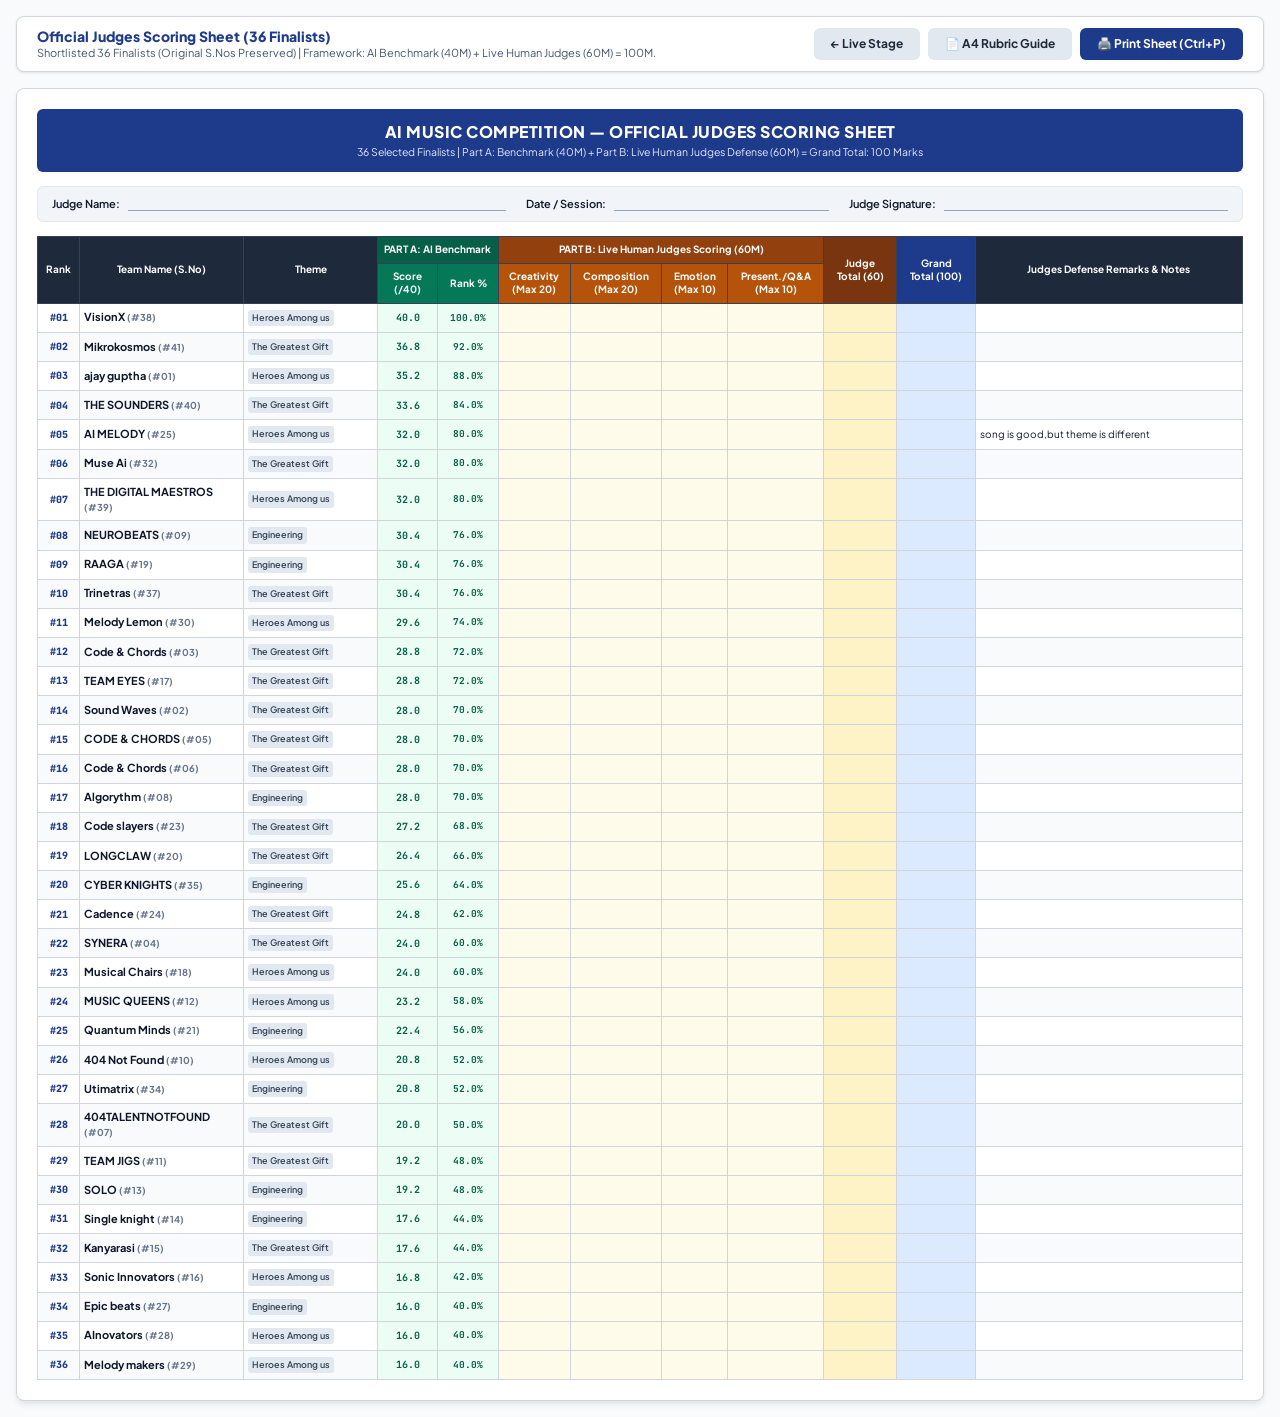
==== commit 3ff69ce8: "Deploy 36 Finalists Live Stage and Eliminated Teams Archive page" ====
--- a/judges_sheet.html
+++ b/judges_sheet.html
@@ -3,7 +3,7 @@
 <head>
   <meta charset="UTF-8">
   <meta name="viewport" content="width=device-width, initial-scale=1.0">
-  <title>Official Judges Evaluation & Scoring Sheet — AI Music Competition</title>
+  <title>Official Judges Evaluation & Scoring Sheet (36 Finalists) — AI Music Competition</title>
   <link rel="preconnect" href="https://fonts.googleapis.com">
   <link rel="preconnect" href="https://fonts.gstatic.com">
   <link href="https://fonts.googleapis.com/css2?family=Plus+Jakarta+Sans:wght@400;600;700;800&family=JetBrains+Mono:wght@500;700&display=swap" rel="stylesheet">
@@ -27,7 +27,7 @@
     td { padding: 6px 4px; border: 1px solid var(--border); vertical-align: middle; }
     tr:nth-child(even) { background-color: #F8FAFC; }
     .col-rank { font-family: 'JetBrains Mono', monospace; font-weight: 800; text-align: center; width: 35px; color: var(--primary); }
-    .col-team { font-weight: 700; font-size: 11px; width: 130px; }
+    .col-team { font-weight: 700; font-size: 11px; width: 135px; }
     .col-theme { font-size: 9.5px; color: var(--text-muted); width: 110px; }
     .col-ai { background-color: var(--bg-ai); color: var(--text-ai); font-family: 'JetBrains Mono', monospace; font-weight: 700; text-align: center; width: 50px; }
     .col-write { background-color: var(--bg-write); width: 55px; height: 22px; }
@@ -53,8 +53,8 @@
 <body>
   <div class="no-print-bar">
     <div>
-      <h2 style="font-size: 14px; font-weight: 800; color: var(--primary);">Official Judges Scoring Sheet (Final Music List)</h2>
-      <p style="font-size: 11px; color: var(--text-muted);">Shortlisted 36 Finalists in Rank Order | Framework: AI Listening Benchmark (40M) + Live Human Judges (60M) = 100M.</p>
+      <h2 style="font-size: 14px; font-weight: 800; color: var(--primary);">Official Judges Scoring Sheet (36 Finalists)</h2>
+      <p style="font-size: 11px; color: var(--text-muted);">Shortlisted 36 Finalists (Original S.Nos Preserved) | Framework: AI Benchmark (40M) + Live Human Judges (60M) = 100M.</p>
     </div>
     <div style="display: flex; gap: 8px;">
       <a href="index.html" class="btn btn-secondary">&larr; Live Stage</a>
@@ -65,7 +65,7 @@
   <div class="sheet-page">
     <div class="header-banner">
       <h1>AI MUSIC COMPETITION — OFFICIAL JUDGES SCORING SHEET</h1>
-      <p>Final Music List Order | Part A: Listening Benchmark (40M) + Part B: Live Human Judges Defense (60M) = Grand Total: 100 Marks</p>
+      <p>36 Selected Finalists | Part A: Benchmark (40M) + Part B: Live Human Judges Defense (60M) = Grand Total: 100 Marks</p>
     </div>
     <div class="judge-meta-grid">
       <div class="meta-field"><span>Judge Name:</span><div class="meta-line"></div></div>
@@ -76,16 +76,16 @@
       <thead>
         <tr>
           <th rowspan="2" style="width: 35px;">Rank</th>
-          <th rowspan="2" style="width: 120px;">Team Name (S.No)</th>
+          <th rowspan="2" style="width: 130px;">Team Name (S.No)</th>
           <th rowspan="2" style="width: 110px;">Theme</th>
-          <th colspan="2" style="background: #065F46;">PART A: Listening Benchmark</th>
+          <th colspan="2" style="background: #065F46;">PART A: AI Benchmark</th>
           <th colspan="4" style="background: #92400E;">PART B: Live Human Judges Scoring (60M)</th>
           <th rowspan="2" style="background: #78350F; width: 55px;">Judge<br>Total (60)</th>
           <th rowspan="2" style="background: #1E3A8A; width: 60px;">Grand<br>Total (100)</th>
           <th rowspan="2">Judges Defense Remarks & Notes</th>
         </tr>
         <tr>
-          <th style="background: #047857; width: 48px;">Benchmark (/40)</th>
+          <th style="background: #047857; width: 48px;">Score (/40)</th>
           <th style="background: #047857; width: 45px;">Rank %</th>
           <th style="background: #B45309; width: 55px;">Creativity<br>(Max 20)</th>
           <th style="background: #B45309; width: 55px;">Composition<br>(Max 20)</th>
@@ -264,8 +264,8 @@
           <td class="col-notes"></td>
         </tr>
         <tr>
-          <td class="col-rank">#12</td>
-          <td class="col-team">CODE & CHORDS <span style="color:#64748b; font-size:9.5px;">(#05)</span></td>
+          <td class="col-rank">#13</td>
+          <td class="col-team">TEAM EYES <span style="color:#64748b; font-size:9.5px;">(#17)</span></td>
           <td class="col-theme"><span class="tag-theme">The Greatest Gift</span></td>
           <td class="col-ai">28.8</td>
           <td class="col-ai" style="font-size: 9.5px;">72.0%</td>
@@ -278,34 +278,6 @@
           <td class="col-notes"></td>
         </tr>
         <tr>
-          <td class="col-rank">#12</td>
-          <td class="col-team">Code & Chords <span style="color:#64748b; font-size:9.5px;">(#06)</span></td>
-          <td class="col-theme"><span class="tag-theme">The Greatest Gift</span></td>
-          <td class="col-ai">28.8</td>
-          <td class="col-ai" style="font-size: 9.5px;">72.0%</td>
-          <td class="col-write"></td>
-          <td class="col-write"></td>
-          <td class="col-write"></td>
-          <td class="col-write"></td>
-          <td class="col-jtotal"></td>
-          <td class="col-grand"></td>
-          <td class="col-notes"></td>
-        </tr>
-        <tr>
-          <td class="col-rank">#13</td>
-          <td class="col-team">TEAM EYES <span style="color:#64748b; font-size:9.5px;">(#17)</span></td>
-          <td class="col-theme"><span class="tag-theme">The Greatest Gift</span></td>
-          <td class="col-ai">28.8</td>
-          <td class="col-ai" style="font-size: 9.5px;">72.0%</td>
-          <td class="col-write"></td>
-          <td class="col-write"></td>
-          <td class="col-write"></td>
-          <td class="col-write"></td>
-          <td class="col-jtotal"></td>
-          <td class="col-grand"></td>
-          <td class="col-notes"></td>
-        </tr>
-        <tr>
           <td class="col-rank">#14</td>
           <td class="col-team">Sound Waves <span style="color:#64748b; font-size:9.5px;">(#02)</span></td>
           <td class="col-theme"><span class="tag-theme">The Greatest Gift</span></td>
@@ -320,6 +292,34 @@
           <td class="col-notes"></td>
         </tr>
         <tr>
+          <td class="col-rank">#15</td>
+          <td class="col-team">CODE & CHORDS <span style="color:#64748b; font-size:9.5px;">(#05)</span></td>
+          <td class="col-theme"><span class="tag-theme">The Greatest Gift</span></td>
+          <td class="col-ai">28.0</td>
+          <td class="col-ai" style="font-size: 9.5px;">70.0%</td>
+          <td class="col-write"></td>
+          <td class="col-write"></td>
+          <td class="col-write"></td>
+          <td class="col-write"></td>
+          <td class="col-jtotal"></td>
+          <td class="col-grand"></td>
+          <td class="col-notes"></td>
+        </tr>
+        <tr>
+          <td class="col-rank">#16</td>
+          <td class="col-team">Code & Chords <span style="color:#64748b; font-size:9.5px;">(#06)</span></td>
+          <td class="col-theme"><span class="tag-theme">The Greatest Gift</span></td>
+          <td class="col-ai">28.0</td>
+          <td class="col-ai" style="font-size: 9.5px;">70.0%</td>
+          <td class="col-write"></td>
+          <td class="col-write"></td>
+          <td class="col-write"></td>
+          <td class="col-write"></td>
+          <td class="col-jtotal"></td>
+          <td class="col-grand"></td>
+          <td class="col-notes"></td>
+        </tr>
+        <tr>
           <td class="col-rank">#17</td>
           <td class="col-team">Algorythm <span style="color:#64748b; font-size:9.5px;">(#08)</span></td>
           <td class="col-theme"><span class="tag-theme">Engineering</span></td>
@@ -598,118 +598,6 @@
           <td class="col-jtotal"></td>
           <td class="col-grand"></td>
           <td class="col-notes"></td>
-        </tr>
-        <tr>
-          <td class="col-rank">-</td>
-          <td class="col-team">GUITAR AI <span style="color:#64748b; font-size:9.5px;">(#22)</span></td>
-          <td class="col-theme"><span class="tag-theme">Engineering</span></td>
-          <td class="col-ai">12.0</td>
-          <td class="col-ai" style="font-size: 9.5px;">30.0%</td>
-          <td class="col-write"></td>
-          <td class="col-write"></td>
-          <td class="col-write"></td>
-          <td class="col-write"></td>
-          <td class="col-jtotal"></td>
-          <td class="col-grand"></td>
-          <td class="col-notes">Not shortlisted in Final Music List due to flat audio execution.</td>
-        </tr>
-        <tr>
-          <td class="col-rank">-</td>
-          <td class="col-team">Melody Minds <span style="color:#64748b; font-size:9.5px;">(#26)</span></td>
-          <td class="col-theme"><span class="tag-theme">Engineering</span></td>
-          <td class="col-ai">12.0</td>
-          <td class="col-ai" style="font-size: 9.5px;">30.0%</td>
-          <td class="col-write"></td>
-          <td class="col-write"></td>
-          <td class="col-write"></td>
-          <td class="col-write"></td>
-          <td class="col-jtotal"></td>
-          <td class="col-grand"></td>
-          <td class="col-notes">Not shortlisted in Final Music List due to flat audio execution.</td>
-        </tr>
-        <tr>
-          <td class="col-rank">-</td>
-          <td class="col-team">The Boyzz <span style="color:#64748b; font-size:9.5px;">(#31)</span></td>
-          <td class="col-theme"><span class="tag-theme">Engineering</span></td>
-          <td class="col-ai">12.0</td>
-          <td class="col-ai" style="font-size: 9.5px;">30.0%</td>
-          <td class="col-write"></td>
-          <td class="col-write"></td>
-          <td class="col-write"></td>
-          <td class="col-write"></td>
-          <td class="col-jtotal"></td>
-          <td class="col-grand"></td>
-          <td class="col-notes">Not shortlisted in Final Music List due to flat audio execution.</td>
-        </tr>
-        <tr>
-          <td class="col-rank">-</td>
-          <td class="col-team">Musical stars <span style="color:#64748b; font-size:9.5px;">(#33)</span></td>
-          <td class="col-theme"><span class="tag-theme">The Greatest Gift</span></td>
-          <td class="col-ai">12.0</td>
-          <td class="col-ai" style="font-size: 9.5px;">30.0%</td>
-          <td class="col-write"></td>
-          <td class="col-write"></td>
-          <td class="col-write"></td>
-          <td class="col-write"></td>
-          <td class="col-jtotal"></td>
-          <td class="col-grand"></td>
-          <td class="col-notes">Not shortlisted in Final Music List due to flat audio execution.</td>
-        </tr>
-        <tr>
-          <td class="col-rank">-</td>
-          <td class="col-team">SoulSync <span style="color:#64748b; font-size:9.5px;">(#36)</span></td>
-          <td class="col-theme"><span class="tag-theme">The Greatest Gift</span></td>
-          <td class="col-ai">12.0</td>
-          <td class="col-ai" style="font-size: 9.5px;">30.0%</td>
-          <td class="col-write"></td>
-          <td class="col-write"></td>
-          <td class="col-write"></td>
-          <td class="col-write"></td>
-          <td class="col-jtotal"></td>
-          <td class="col-grand"></td>
-          <td class="col-notes">Not shortlisted in Final Music List due to flat audio execution.</td>
-        </tr>
-        <tr>
-          <td class="col-rank">-</td>
-          <td class="col-team">Think Twice <span style="color:#64748b; font-size:9.5px;">(#42)</span></td>
-          <td class="col-theme"><span class="tag-theme">Engineering</span></td>
-          <td class="col-ai">16.0</td>
-          <td class="col-ai" style="font-size: 9.5px;">40.0%</td>
-          <td class="col-write"></td>
-          <td class="col-write"></td>
-          <td class="col-write"></td>
-          <td class="col-write"></td>
-          <td class="col-jtotal"></td>
-          <td class="col-grand"></td>
-          <td class="col-notes">Evaluated as Irrelevant to announced theme during listening.</td>
-        </tr>
-        <tr>
-          <td class="col-rank">-</td>
-          <td class="col-team">Coders <span style="color:#64748b; font-size:9.5px;">(#43)</span></td>
-          <td class="col-theme"><span class="tag-theme">Heroes Among us</span></td>
-          <td class="col-ai">12.0</td>
-          <td class="col-ai" style="font-size: 9.5px;">30.0%</td>
-          <td class="col-write"></td>
-          <td class="col-write"></td>
-          <td class="col-write"></td>
-          <td class="col-write"></td>
-          <td class="col-jtotal"></td>
-          <td class="col-grand"></td>
-          <td class="col-notes">Evaluated as Irrelevant to theme during audio listening.</td>
-        </tr>
-        <tr>
-          <td class="col-rank">-</td>
-          <td class="col-team">Byteforce <span style="color:#64748b; font-size:9.5px;">(#44)</span></td>
-          <td class="col-theme"><span class="tag-theme">Engineering</span></td>
-          <td class="col-ai">8.0</td>
-          <td class="col-ai" style="font-size: 9.5px;">20.0%</td>
-          <td class="col-write"></td>
-          <td class="col-write"></td>
-          <td class="col-write"></td>
-          <td class="col-write"></td>
-          <td class="col-jtotal"></td>
-          <td class="col-grand"></td>
-          <td class="col-notes">Fail (10/50): College fest DJ party track with zero engineering problem-solving.</td>
         </tr>
       </tbody>
     </table>
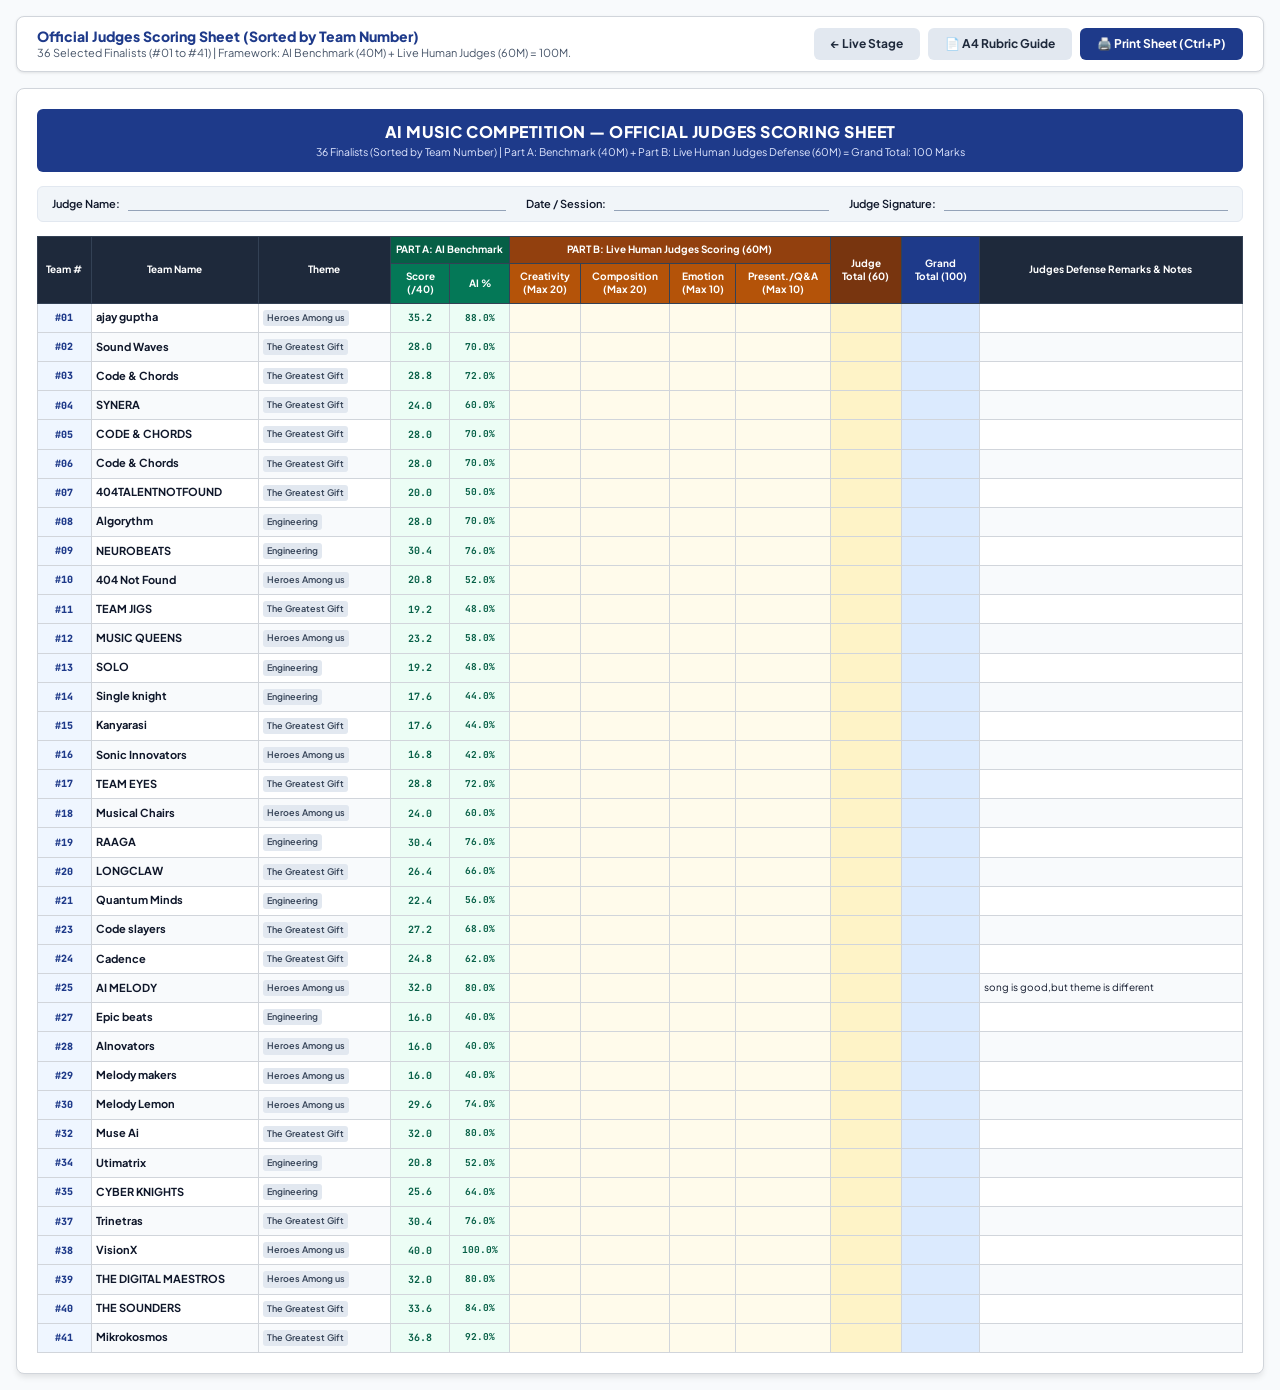
==== commit 62a6e45f: "Update Judges Scoring Sheet sorted by Team Number with Team # column" ====
--- a/judges_sheet.html
+++ b/judges_sheet.html
@@ -3,7 +3,7 @@
 <head>
   <meta charset="UTF-8">
   <meta name="viewport" content="width=device-width, initial-scale=1.0">
-  <title>Official Judges Evaluation & Scoring Sheet (36 Finalists) — AI Music Competition</title>
+  <title>Official Judges Evaluation & Scoring Sheet — AI Music Competition</title>
   <link rel="preconnect" href="https://fonts.googleapis.com">
   <link rel="preconnect" href="https://fonts.gstatic.com">
   <link href="https://fonts.googleapis.com/css2?family=Plus+Jakarta+Sans:wght@400;600;700;800&family=JetBrains+Mono:wght@500;700&display=swap" rel="stylesheet">
@@ -26,8 +26,8 @@
     th { background-color: #1E293B; color: white; font-weight: 700; padding: 6px 4px; border: 1px solid #334155; text-align: center; vertical-align: middle; }
     td { padding: 6px 4px; border: 1px solid var(--border); vertical-align: middle; }
     tr:nth-child(even) { background-color: #F8FAFC; }
-    .col-rank { font-family: 'JetBrains Mono', monospace; font-weight: 800; text-align: center; width: 35px; color: var(--primary); }
-    .col-team { font-weight: 700; font-size: 11px; width: 135px; }
+    .col-sno { font-family: 'JetBrains Mono', monospace; font-weight: 800; text-align: center; width: 45px; color: var(--primary); background: #EFF6FF; }
+    .col-team { font-weight: 700; font-size: 11px; width: 140px; }
     .col-theme { font-size: 9.5px; color: var(--text-muted); width: 110px; }
     .col-ai { background-color: var(--bg-ai); color: var(--text-ai); font-family: 'JetBrains Mono', monospace; font-weight: 700; text-align: center; width: 50px; }
     .col-write { background-color: var(--bg-write); width: 55px; height: 22px; }
@@ -41,6 +41,7 @@
       .sheet-page { max-width: 100%; padding: 6px; box-shadow: none; border: none; }
       .header-banner { background: #1E3A8A !important; -webkit-print-color-adjust: exact; print-color-adjust: exact; }
       th { background-color: #1E293B !important; color: white !important; -webkit-print-color-adjust: exact; print-color-adjust: exact; }
+      .col-sno { background: #EFF6FF !important; color: #1E3A8A !important; -webkit-print-color-adjust: exact; print-color-adjust: exact; }
       .col-ai { background-color: #ECFDF5 !important; -webkit-print-color-adjust: exact; print-color-adjust: exact; }
       .col-write { background-color: #FFFBEB !important; -webkit-print-color-adjust: exact; print-color-adjust: exact; }
       .col-jtotal { background-color: #FEF3C7 !important; -webkit-print-color-adjust: exact; print-color-adjust: exact; }
@@ -53,8 +54,8 @@
 <body>
   <div class="no-print-bar">
     <div>
-      <h2 style="font-size: 14px; font-weight: 800; color: var(--primary);">Official Judges Scoring Sheet (36 Finalists)</h2>
-      <p style="font-size: 11px; color: var(--text-muted);">Shortlisted 36 Finalists (Original S.Nos Preserved) | Framework: AI Benchmark (40M) + Live Human Judges (60M) = 100M.</p>
+      <h2 style="font-size: 14px; font-weight: 800; color: var(--primary);">Official Judges Scoring Sheet (Sorted by Team Number)</h2>
+      <p style="font-size: 11px; color: var(--text-muted);">36 Selected Finalists (#01 to #41) | Framework: AI Benchmark (40M) + Live Human Judges (60M) = 100M.</p>
     </div>
     <div style="display: flex; gap: 8px;">
       <a href="index.html" class="btn btn-secondary">&larr; Live Stage</a>
@@ -65,7 +66,7 @@
   <div class="sheet-page">
     <div class="header-banner">
       <h1>AI MUSIC COMPETITION — OFFICIAL JUDGES SCORING SHEET</h1>
-      <p>36 Selected Finalists | Part A: Benchmark (40M) + Part B: Live Human Judges Defense (60M) = Grand Total: 100 Marks</p>
+      <p>36 Finalists (Sorted by Team Number) | Part A: Benchmark (40M) + Part B: Live Human Judges Defense (60M) = Grand Total: 100 Marks</p>
     </div>
     <div class="judge-meta-grid">
       <div class="meta-field"><span>Judge Name:</span><div class="meta-line"></div></div>
@@ -75,8 +76,8 @@
     <table>
       <thead>
         <tr>
-          <th rowspan="2" style="width: 35px;">Rank</th>
-          <th rowspan="2" style="width: 130px;">Team Name (S.No)</th>
+          <th rowspan="2" style="width: 45px;">Team #</th>
+          <th rowspan="2" style="width: 140px;">Team Name</th>
           <th rowspan="2" style="width: 110px;">Theme</th>
           <th colspan="2" style="background: #065F46;">PART A: AI Benchmark</th>
           <th colspan="4" style="background: #92400E;">PART B: Live Human Judges Scoring (60M)</th>
@@ -86,7 +87,7 @@
         </tr>
         <tr>
           <th style="background: #047857; width: 48px;">Score (/40)</th>
-          <th style="background: #047857; width: 45px;">Rank %</th>
+          <th style="background: #047857; width: 45px;">AI %</th>
           <th style="background: #B45309; width: 55px;">Creativity<br>(Max 20)</th>
           <th style="background: #B45309; width: 55px;">Composition<br>(Max 20)</th>
           <th style="background: #B45309; width: 55px;">Emotion<br>(Max 10)</th>
@@ -96,8 +97,456 @@
       <tbody>
 
         <tr>
-          <td class="col-rank">#01</td>
-          <td class="col-team">VisionX <span style="color:#64748b; font-size:9.5px;">(#38)</span></td>
+          <td class="col-sno">#01</td>
+          <td class="col-team">ajay guptha</td>
+          <td class="col-theme"><span class="tag-theme">Heroes Among us</span></td>
+          <td class="col-ai">35.2</td>
+          <td class="col-ai" style="font-size: 9.5px;">88.0%</td>
+          <td class="col-write"></td>
+          <td class="col-write"></td>
+          <td class="col-write"></td>
+          <td class="col-write"></td>
+          <td class="col-jtotal"></td>
+          <td class="col-grand"></td>
+          <td class="col-notes"></td>
+        </tr>
+        <tr>
+          <td class="col-sno">#02</td>
+          <td class="col-team">Sound Waves</td>
+          <td class="col-theme"><span class="tag-theme">The Greatest Gift</span></td>
+          <td class="col-ai">28.0</td>
+          <td class="col-ai" style="font-size: 9.5px;">70.0%</td>
+          <td class="col-write"></td>
+          <td class="col-write"></td>
+          <td class="col-write"></td>
+          <td class="col-write"></td>
+          <td class="col-jtotal"></td>
+          <td class="col-grand"></td>
+          <td class="col-notes"></td>
+        </tr>
+        <tr>
+          <td class="col-sno">#03</td>
+          <td class="col-team">Code & Chords</td>
+          <td class="col-theme"><span class="tag-theme">The Greatest Gift</span></td>
+          <td class="col-ai">28.8</td>
+          <td class="col-ai" style="font-size: 9.5px;">72.0%</td>
+          <td class="col-write"></td>
+          <td class="col-write"></td>
+          <td class="col-write"></td>
+          <td class="col-write"></td>
+          <td class="col-jtotal"></td>
+          <td class="col-grand"></td>
+          <td class="col-notes"></td>
+        </tr>
+        <tr>
+          <td class="col-sno">#04</td>
+          <td class="col-team">SYNERA</td>
+          <td class="col-theme"><span class="tag-theme">The Greatest Gift</span></td>
+          <td class="col-ai">24.0</td>
+          <td class="col-ai" style="font-size: 9.5px;">60.0%</td>
+          <td class="col-write"></td>
+          <td class="col-write"></td>
+          <td class="col-write"></td>
+          <td class="col-write"></td>
+          <td class="col-jtotal"></td>
+          <td class="col-grand"></td>
+          <td class="col-notes"></td>
+        </tr>
+        <tr>
+          <td class="col-sno">#05</td>
+          <td class="col-team">CODE & CHORDS</td>
+          <td class="col-theme"><span class="tag-theme">The Greatest Gift</span></td>
+          <td class="col-ai">28.0</td>
+          <td class="col-ai" style="font-size: 9.5px;">70.0%</td>
+          <td class="col-write"></td>
+          <td class="col-write"></td>
+          <td class="col-write"></td>
+          <td class="col-write"></td>
+          <td class="col-jtotal"></td>
+          <td class="col-grand"></td>
+          <td class="col-notes"></td>
+        </tr>
+        <tr>
+          <td class="col-sno">#06</td>
+          <td class="col-team">Code & Chords</td>
+          <td class="col-theme"><span class="tag-theme">The Greatest Gift</span></td>
+          <td class="col-ai">28.0</td>
+          <td class="col-ai" style="font-size: 9.5px;">70.0%</td>
+          <td class="col-write"></td>
+          <td class="col-write"></td>
+          <td class="col-write"></td>
+          <td class="col-write"></td>
+          <td class="col-jtotal"></td>
+          <td class="col-grand"></td>
+          <td class="col-notes"></td>
+        </tr>
+        <tr>
+          <td class="col-sno">#07</td>
+          <td class="col-team">404TALENTNOTFOUND</td>
+          <td class="col-theme"><span class="tag-theme">The Greatest Gift</span></td>
+          <td class="col-ai">20.0</td>
+          <td class="col-ai" style="font-size: 9.5px;">50.0%</td>
+          <td class="col-write"></td>
+          <td class="col-write"></td>
+          <td class="col-write"></td>
+          <td class="col-write"></td>
+          <td class="col-jtotal"></td>
+          <td class="col-grand"></td>
+          <td class="col-notes"></td>
+        </tr>
+        <tr>
+          <td class="col-sno">#08</td>
+          <td class="col-team">Algorythm</td>
+          <td class="col-theme"><span class="tag-theme">Engineering</span></td>
+          <td class="col-ai">28.0</td>
+          <td class="col-ai" style="font-size: 9.5px;">70.0%</td>
+          <td class="col-write"></td>
+          <td class="col-write"></td>
+          <td class="col-write"></td>
+          <td class="col-write"></td>
+          <td class="col-jtotal"></td>
+          <td class="col-grand"></td>
+          <td class="col-notes"></td>
+        </tr>
+        <tr>
+          <td class="col-sno">#09</td>
+          <td class="col-team">NEUROBEATS</td>
+          <td class="col-theme"><span class="tag-theme">Engineering</span></td>
+          <td class="col-ai">30.4</td>
+          <td class="col-ai" style="font-size: 9.5px;">76.0%</td>
+          <td class="col-write"></td>
+          <td class="col-write"></td>
+          <td class="col-write"></td>
+          <td class="col-write"></td>
+          <td class="col-jtotal"></td>
+          <td class="col-grand"></td>
+          <td class="col-notes"></td>
+        </tr>
+        <tr>
+          <td class="col-sno">#10</td>
+          <td class="col-team">404 Not Found</td>
+          <td class="col-theme"><span class="tag-theme">Heroes Among us</span></td>
+          <td class="col-ai">20.8</td>
+          <td class="col-ai" style="font-size: 9.5px;">52.0%</td>
+          <td class="col-write"></td>
+          <td class="col-write"></td>
+          <td class="col-write"></td>
+          <td class="col-write"></td>
+          <td class="col-jtotal"></td>
+          <td class="col-grand"></td>
+          <td class="col-notes"></td>
+        </tr>
+        <tr>
+          <td class="col-sno">#11</td>
+          <td class="col-team">TEAM JIGS</td>
+          <td class="col-theme"><span class="tag-theme">The Greatest Gift</span></td>
+          <td class="col-ai">19.2</td>
+          <td class="col-ai" style="font-size: 9.5px;">48.0%</td>
+          <td class="col-write"></td>
+          <td class="col-write"></td>
+          <td class="col-write"></td>
+          <td class="col-write"></td>
+          <td class="col-jtotal"></td>
+          <td class="col-grand"></td>
+          <td class="col-notes"></td>
+        </tr>
+        <tr>
+          <td class="col-sno">#12</td>
+          <td class="col-team">MUSIC QUEENS</td>
+          <td class="col-theme"><span class="tag-theme">Heroes Among us</span></td>
+          <td class="col-ai">23.2</td>
+          <td class="col-ai" style="font-size: 9.5px;">58.0%</td>
+          <td class="col-write"></td>
+          <td class="col-write"></td>
+          <td class="col-write"></td>
+          <td class="col-write"></td>
+          <td class="col-jtotal"></td>
+          <td class="col-grand"></td>
+          <td class="col-notes"></td>
+        </tr>
+        <tr>
+          <td class="col-sno">#13</td>
+          <td class="col-team">SOLO</td>
+          <td class="col-theme"><span class="tag-theme">Engineering</span></td>
+          <td class="col-ai">19.2</td>
+          <td class="col-ai" style="font-size: 9.5px;">48.0%</td>
+          <td class="col-write"></td>
+          <td class="col-write"></td>
+          <td class="col-write"></td>
+          <td class="col-write"></td>
+          <td class="col-jtotal"></td>
+          <td class="col-grand"></td>
+          <td class="col-notes"></td>
+        </tr>
+        <tr>
+          <td class="col-sno">#14</td>
+          <td class="col-team">Single knight</td>
+          <td class="col-theme"><span class="tag-theme">Engineering</span></td>
+          <td class="col-ai">17.6</td>
+          <td class="col-ai" style="font-size: 9.5px;">44.0%</td>
+          <td class="col-write"></td>
+          <td class="col-write"></td>
+          <td class="col-write"></td>
+          <td class="col-write"></td>
+          <td class="col-jtotal"></td>
+          <td class="col-grand"></td>
+          <td class="col-notes"></td>
+        </tr>
+        <tr>
+          <td class="col-sno">#15</td>
+          <td class="col-team">Kanyarasi</td>
+          <td class="col-theme"><span class="tag-theme">The Greatest Gift</span></td>
+          <td class="col-ai">17.6</td>
+          <td class="col-ai" style="font-size: 9.5px;">44.0%</td>
+          <td class="col-write"></td>
+          <td class="col-write"></td>
+          <td class="col-write"></td>
+          <td class="col-write"></td>
+          <td class="col-jtotal"></td>
+          <td class="col-grand"></td>
+          <td class="col-notes"></td>
+        </tr>
+        <tr>
+          <td class="col-sno">#16</td>
+          <td class="col-team">Sonic Innovators</td>
+          <td class="col-theme"><span class="tag-theme">Heroes Among us</span></td>
+          <td class="col-ai">16.8</td>
+          <td class="col-ai" style="font-size: 9.5px;">42.0%</td>
+          <td class="col-write"></td>
+          <td class="col-write"></td>
+          <td class="col-write"></td>
+          <td class="col-write"></td>
+          <td class="col-jtotal"></td>
+          <td class="col-grand"></td>
+          <td class="col-notes"></td>
+        </tr>
+        <tr>
+          <td class="col-sno">#17</td>
+          <td class="col-team">TEAM EYES</td>
+          <td class="col-theme"><span class="tag-theme">The Greatest Gift</span></td>
+          <td class="col-ai">28.8</td>
+          <td class="col-ai" style="font-size: 9.5px;">72.0%</td>
+          <td class="col-write"></td>
+          <td class="col-write"></td>
+          <td class="col-write"></td>
+          <td class="col-write"></td>
+          <td class="col-jtotal"></td>
+          <td class="col-grand"></td>
+          <td class="col-notes"></td>
+        </tr>
+        <tr>
+          <td class="col-sno">#18</td>
+          <td class="col-team">Musical Chairs</td>
+          <td class="col-theme"><span class="tag-theme">Heroes Among us</span></td>
+          <td class="col-ai">24.0</td>
+          <td class="col-ai" style="font-size: 9.5px;">60.0%</td>
+          <td class="col-write"></td>
+          <td class="col-write"></td>
+          <td class="col-write"></td>
+          <td class="col-write"></td>
+          <td class="col-jtotal"></td>
+          <td class="col-grand"></td>
+          <td class="col-notes"></td>
+        </tr>
+        <tr>
+          <td class="col-sno">#19</td>
+          <td class="col-team">RAAGA</td>
+          <td class="col-theme"><span class="tag-theme">Engineering</span></td>
+          <td class="col-ai">30.4</td>
+          <td class="col-ai" style="font-size: 9.5px;">76.0%</td>
+          <td class="col-write"></td>
+          <td class="col-write"></td>
+          <td class="col-write"></td>
+          <td class="col-write"></td>
+          <td class="col-jtotal"></td>
+          <td class="col-grand"></td>
+          <td class="col-notes"></td>
+        </tr>
+        <tr>
+          <td class="col-sno">#20</td>
+          <td class="col-team">LONGCLAW</td>
+          <td class="col-theme"><span class="tag-theme">The Greatest Gift</span></td>
+          <td class="col-ai">26.4</td>
+          <td class="col-ai" style="font-size: 9.5px;">66.0%</td>
+          <td class="col-write"></td>
+          <td class="col-write"></td>
+          <td class="col-write"></td>
+          <td class="col-write"></td>
+          <td class="col-jtotal"></td>
+          <td class="col-grand"></td>
+          <td class="col-notes"></td>
+        </tr>
+        <tr>
+          <td class="col-sno">#21</td>
+          <td class="col-team">Quantum Minds</td>
+          <td class="col-theme"><span class="tag-theme">Engineering</span></td>
+          <td class="col-ai">22.4</td>
+          <td class="col-ai" style="font-size: 9.5px;">56.0%</td>
+          <td class="col-write"></td>
+          <td class="col-write"></td>
+          <td class="col-write"></td>
+          <td class="col-write"></td>
+          <td class="col-jtotal"></td>
+          <td class="col-grand"></td>
+          <td class="col-notes"></td>
+        </tr>
+        <tr>
+          <td class="col-sno">#23</td>
+          <td class="col-team">Code slayers</td>
+          <td class="col-theme"><span class="tag-theme">The Greatest Gift</span></td>
+          <td class="col-ai">27.2</td>
+          <td class="col-ai" style="font-size: 9.5px;">68.0%</td>
+          <td class="col-write"></td>
+          <td class="col-write"></td>
+          <td class="col-write"></td>
+          <td class="col-write"></td>
+          <td class="col-jtotal"></td>
+          <td class="col-grand"></td>
+          <td class="col-notes"></td>
+        </tr>
+        <tr>
+          <td class="col-sno">#24</td>
+          <td class="col-team">Cadence</td>
+          <td class="col-theme"><span class="tag-theme">The Greatest Gift</span></td>
+          <td class="col-ai">24.8</td>
+          <td class="col-ai" style="font-size: 9.5px;">62.0%</td>
+          <td class="col-write"></td>
+          <td class="col-write"></td>
+          <td class="col-write"></td>
+          <td class="col-write"></td>
+          <td class="col-jtotal"></td>
+          <td class="col-grand"></td>
+          <td class="col-notes"></td>
+        </tr>
+        <tr>
+          <td class="col-sno">#25</td>
+          <td class="col-team">AI MELODY</td>
+          <td class="col-theme"><span class="tag-theme">Heroes Among us</span></td>
+          <td class="col-ai">32.0</td>
+          <td class="col-ai" style="font-size: 9.5px;">80.0%</td>
+          <td class="col-write"></td>
+          <td class="col-write"></td>
+          <td class="col-write"></td>
+          <td class="col-write"></td>
+          <td class="col-jtotal"></td>
+          <td class="col-grand"></td>
+          <td class="col-notes">song is good,but theme is different</td>
+        </tr>
+        <tr>
+          <td class="col-sno">#27</td>
+          <td class="col-team">Epic beats</td>
+          <td class="col-theme"><span class="tag-theme">Engineering</span></td>
+          <td class="col-ai">16.0</td>
+          <td class="col-ai" style="font-size: 9.5px;">40.0%</td>
+          <td class="col-write"></td>
+          <td class="col-write"></td>
+          <td class="col-write"></td>
+          <td class="col-write"></td>
+          <td class="col-jtotal"></td>
+          <td class="col-grand"></td>
+          <td class="col-notes"></td>
+        </tr>
+        <tr>
+          <td class="col-sno">#28</td>
+          <td class="col-team">AInovators</td>
+          <td class="col-theme"><span class="tag-theme">Heroes Among us</span></td>
+          <td class="col-ai">16.0</td>
+          <td class="col-ai" style="font-size: 9.5px;">40.0%</td>
+          <td class="col-write"></td>
+          <td class="col-write"></td>
+          <td class="col-write"></td>
+          <td class="col-write"></td>
+          <td class="col-jtotal"></td>
+          <td class="col-grand"></td>
+          <td class="col-notes"></td>
+        </tr>
+        <tr>
+          <td class="col-sno">#29</td>
+          <td class="col-team">Melody makers</td>
+          <td class="col-theme"><span class="tag-theme">Heroes Among us</span></td>
+          <td class="col-ai">16.0</td>
+          <td class="col-ai" style="font-size: 9.5px;">40.0%</td>
+          <td class="col-write"></td>
+          <td class="col-write"></td>
+          <td class="col-write"></td>
+          <td class="col-write"></td>
+          <td class="col-jtotal"></td>
+          <td class="col-grand"></td>
+          <td class="col-notes"></td>
+        </tr>
+        <tr>
+          <td class="col-sno">#30</td>
+          <td class="col-team">Melody Lemon</td>
+          <td class="col-theme"><span class="tag-theme">Heroes Among us</span></td>
+          <td class="col-ai">29.6</td>
+          <td class="col-ai" style="font-size: 9.5px;">74.0%</td>
+          <td class="col-write"></td>
+          <td class="col-write"></td>
+          <td class="col-write"></td>
+          <td class="col-write"></td>
+          <td class="col-jtotal"></td>
+          <td class="col-grand"></td>
+          <td class="col-notes"></td>
+        </tr>
+        <tr>
+          <td class="col-sno">#32</td>
+          <td class="col-team">Muse Ai</td>
+          <td class="col-theme"><span class="tag-theme">The Greatest Gift</span></td>
+          <td class="col-ai">32.0</td>
+          <td class="col-ai" style="font-size: 9.5px;">80.0%</td>
+          <td class="col-write"></td>
+          <td class="col-write"></td>
+          <td class="col-write"></td>
+          <td class="col-write"></td>
+          <td class="col-jtotal"></td>
+          <td class="col-grand"></td>
+          <td class="col-notes"></td>
+        </tr>
+        <tr>
+          <td class="col-sno">#34</td>
+          <td class="col-team">Utimatrix</td>
+          <td class="col-theme"><span class="tag-theme">Engineering</span></td>
+          <td class="col-ai">20.8</td>
+          <td class="col-ai" style="font-size: 9.5px;">52.0%</td>
+          <td class="col-write"></td>
+          <td class="col-write"></td>
+          <td class="col-write"></td>
+          <td class="col-write"></td>
+          <td class="col-jtotal"></td>
+          <td class="col-grand"></td>
+          <td class="col-notes"></td>
+        </tr>
+        <tr>
+          <td class="col-sno">#35</td>
+          <td class="col-team">CYBER KNIGHTS</td>
+          <td class="col-theme"><span class="tag-theme">Engineering</span></td>
+          <td class="col-ai">25.6</td>
+          <td class="col-ai" style="font-size: 9.5px;">64.0%</td>
+          <td class="col-write"></td>
+          <td class="col-write"></td>
+          <td class="col-write"></td>
+          <td class="col-write"></td>
+          <td class="col-jtotal"></td>
+          <td class="col-grand"></td>
+          <td class="col-notes"></td>
+        </tr>
+        <tr>
+          <td class="col-sno">#37</td>
+          <td class="col-team">Trinetras</td>
+          <td class="col-theme"><span class="tag-theme">The Greatest Gift</span></td>
+          <td class="col-ai">30.4</td>
+          <td class="col-ai" style="font-size: 9.5px;">76.0%</td>
+          <td class="col-write"></td>
+          <td class="col-write"></td>
+          <td class="col-write"></td>
+          <td class="col-write"></td>
+          <td class="col-jtotal"></td>
+          <td class="col-grand"></td>
+          <td class="col-notes"></td>
+        </tr>
+        <tr>
+          <td class="col-sno">#38</td>
+          <td class="col-team">VisionX</td>
           <td class="col-theme"><span class="tag-theme">Heroes Among us</span></td>
           <td class="col-ai">40.0</td>
           <td class="col-ai" style="font-size: 9.5px;">100.0%</td>
@@ -110,487 +559,39 @@
           <td class="col-notes"></td>
         </tr>
         <tr>
-          <td class="col-rank">#02</td>
-          <td class="col-team">Mikrokosmos <span style="color:#64748b; font-size:9.5px;">(#41)</span></td>
+          <td class="col-sno">#39</td>
+          <td class="col-team">THE DIGITAL MAESTROS</td>
+          <td class="col-theme"><span class="tag-theme">Heroes Among us</span></td>
+          <td class="col-ai">32.0</td>
+          <td class="col-ai" style="font-size: 9.5px;">80.0%</td>
+          <td class="col-write"></td>
+          <td class="col-write"></td>
+          <td class="col-write"></td>
+          <td class="col-write"></td>
+          <td class="col-jtotal"></td>
+          <td class="col-grand"></td>
+          <td class="col-notes"></td>
+        </tr>
+        <tr>
+          <td class="col-sno">#40</td>
+          <td class="col-team">THE SOUNDERS</td>
+          <td class="col-theme"><span class="tag-theme">The Greatest Gift</span></td>
+          <td class="col-ai">33.6</td>
+          <td class="col-ai" style="font-size: 9.5px;">84.0%</td>
+          <td class="col-write"></td>
+          <td class="col-write"></td>
+          <td class="col-write"></td>
+          <td class="col-write"></td>
+          <td class="col-jtotal"></td>
+          <td class="col-grand"></td>
+          <td class="col-notes"></td>
+        </tr>
+        <tr>
+          <td class="col-sno">#41</td>
+          <td class="col-team">Mikrokosmos</td>
           <td class="col-theme"><span class="tag-theme">The Greatest Gift</span></td>
           <td class="col-ai">36.8</td>
           <td class="col-ai" style="font-size: 9.5px;">92.0%</td>
-          <td class="col-write"></td>
-          <td class="col-write"></td>
-          <td class="col-write"></td>
-          <td class="col-write"></td>
-          <td class="col-jtotal"></td>
-          <td class="col-grand"></td>
-          <td class="col-notes"></td>
-        </tr>
-        <tr>
-          <td class="col-rank">#03</td>
-          <td class="col-team">ajay guptha <span style="color:#64748b; font-size:9.5px;">(#01)</span></td>
-          <td class="col-theme"><span class="tag-theme">Heroes Among us</span></td>
-          <td class="col-ai">35.2</td>
-          <td class="col-ai" style="font-size: 9.5px;">88.0%</td>
-          <td class="col-write"></td>
-          <td class="col-write"></td>
-          <td class="col-write"></td>
-          <td class="col-write"></td>
-          <td class="col-jtotal"></td>
-          <td class="col-grand"></td>
-          <td class="col-notes"></td>
-        </tr>
-        <tr>
-          <td class="col-rank">#04</td>
-          <td class="col-team">THE SOUNDERS <span style="color:#64748b; font-size:9.5px;">(#40)</span></td>
-          <td class="col-theme"><span class="tag-theme">The Greatest Gift</span></td>
-          <td class="col-ai">33.6</td>
-          <td class="col-ai" style="font-size: 9.5px;">84.0%</td>
-          <td class="col-write"></td>
-          <td class="col-write"></td>
-          <td class="col-write"></td>
-          <td class="col-write"></td>
-          <td class="col-jtotal"></td>
-          <td class="col-grand"></td>
-          <td class="col-notes"></td>
-        </tr>
-        <tr>
-          <td class="col-rank">#05</td>
-          <td class="col-team">AI MELODY <span style="color:#64748b; font-size:9.5px;">(#25)</span></td>
-          <td class="col-theme"><span class="tag-theme">Heroes Among us</span></td>
-          <td class="col-ai">32.0</td>
-          <td class="col-ai" style="font-size: 9.5px;">80.0%</td>
-          <td class="col-write"></td>
-          <td class="col-write"></td>
-          <td class="col-write"></td>
-          <td class="col-write"></td>
-          <td class="col-jtotal"></td>
-          <td class="col-grand"></td>
-          <td class="col-notes">song is good,but theme is different</td>
-        </tr>
-        <tr>
-          <td class="col-rank">#06</td>
-          <td class="col-team">Muse Ai <span style="color:#64748b; font-size:9.5px;">(#32)</span></td>
-          <td class="col-theme"><span class="tag-theme">The Greatest Gift</span></td>
-          <td class="col-ai">32.0</td>
-          <td class="col-ai" style="font-size: 9.5px;">80.0%</td>
-          <td class="col-write"></td>
-          <td class="col-write"></td>
-          <td class="col-write"></td>
-          <td class="col-write"></td>
-          <td class="col-jtotal"></td>
-          <td class="col-grand"></td>
-          <td class="col-notes"></td>
-        </tr>
-        <tr>
-          <td class="col-rank">#07</td>
-          <td class="col-team">THE DIGITAL MAESTROS <span style="color:#64748b; font-size:9.5px;">(#39)</span></td>
-          <td class="col-theme"><span class="tag-theme">Heroes Among us</span></td>
-          <td class="col-ai">32.0</td>
-          <td class="col-ai" style="font-size: 9.5px;">80.0%</td>
-          <td class="col-write"></td>
-          <td class="col-write"></td>
-          <td class="col-write"></td>
-          <td class="col-write"></td>
-          <td class="col-jtotal"></td>
-          <td class="col-grand"></td>
-          <td class="col-notes"></td>
-        </tr>
-        <tr>
-          <td class="col-rank">#08</td>
-          <td class="col-team">NEUROBEATS <span style="color:#64748b; font-size:9.5px;">(#09)</span></td>
-          <td class="col-theme"><span class="tag-theme">Engineering</span></td>
-          <td class="col-ai">30.4</td>
-          <td class="col-ai" style="font-size: 9.5px;">76.0%</td>
-          <td class="col-write"></td>
-          <td class="col-write"></td>
-          <td class="col-write"></td>
-          <td class="col-write"></td>
-          <td class="col-jtotal"></td>
-          <td class="col-grand"></td>
-          <td class="col-notes"></td>
-        </tr>
-        <tr>
-          <td class="col-rank">#09</td>
-          <td class="col-team">RAAGA <span style="color:#64748b; font-size:9.5px;">(#19)</span></td>
-          <td class="col-theme"><span class="tag-theme">Engineering</span></td>
-          <td class="col-ai">30.4</td>
-          <td class="col-ai" style="font-size: 9.5px;">76.0%</td>
-          <td class="col-write"></td>
-          <td class="col-write"></td>
-          <td class="col-write"></td>
-          <td class="col-write"></td>
-          <td class="col-jtotal"></td>
-          <td class="col-grand"></td>
-          <td class="col-notes"></td>
-        </tr>
-        <tr>
-          <td class="col-rank">#10</td>
-          <td class="col-team">Trinetras <span style="color:#64748b; font-size:9.5px;">(#37)</span></td>
-          <td class="col-theme"><span class="tag-theme">The Greatest Gift</span></td>
-          <td class="col-ai">30.4</td>
-          <td class="col-ai" style="font-size: 9.5px;">76.0%</td>
-          <td class="col-write"></td>
-          <td class="col-write"></td>
-          <td class="col-write"></td>
-          <td class="col-write"></td>
-          <td class="col-jtotal"></td>
-          <td class="col-grand"></td>
-          <td class="col-notes"></td>
-        </tr>
-        <tr>
-          <td class="col-rank">#11</td>
-          <td class="col-team">Melody Lemon <span style="color:#64748b; font-size:9.5px;">(#30)</span></td>
-          <td class="col-theme"><span class="tag-theme">Heroes Among us</span></td>
-          <td class="col-ai">29.6</td>
-          <td class="col-ai" style="font-size: 9.5px;">74.0%</td>
-          <td class="col-write"></td>
-          <td class="col-write"></td>
-          <td class="col-write"></td>
-          <td class="col-write"></td>
-          <td class="col-jtotal"></td>
-          <td class="col-grand"></td>
-          <td class="col-notes"></td>
-        </tr>
-        <tr>
-          <td class="col-rank">#12</td>
-          <td class="col-team">Code & Chords <span style="color:#64748b; font-size:9.5px;">(#03)</span></td>
-          <td class="col-theme"><span class="tag-theme">The Greatest Gift</span></td>
-          <td class="col-ai">28.8</td>
-          <td class="col-ai" style="font-size: 9.5px;">72.0%</td>
-          <td class="col-write"></td>
-          <td class="col-write"></td>
-          <td class="col-write"></td>
-          <td class="col-write"></td>
-          <td class="col-jtotal"></td>
-          <td class="col-grand"></td>
-          <td class="col-notes"></td>
-        </tr>
-        <tr>
-          <td class="col-rank">#13</td>
-          <td class="col-team">TEAM EYES <span style="color:#64748b; font-size:9.5px;">(#17)</span></td>
-          <td class="col-theme"><span class="tag-theme">The Greatest Gift</span></td>
-          <td class="col-ai">28.8</td>
-          <td class="col-ai" style="font-size: 9.5px;">72.0%</td>
-          <td class="col-write"></td>
-          <td class="col-write"></td>
-          <td class="col-write"></td>
-          <td class="col-write"></td>
-          <td class="col-jtotal"></td>
-          <td class="col-grand"></td>
-          <td class="col-notes"></td>
-        </tr>
-        <tr>
-          <td class="col-rank">#14</td>
-          <td class="col-team">Sound Waves <span style="color:#64748b; font-size:9.5px;">(#02)</span></td>
-          <td class="col-theme"><span class="tag-theme">The Greatest Gift</span></td>
-          <td class="col-ai">28.0</td>
-          <td class="col-ai" style="font-size: 9.5px;">70.0%</td>
-          <td class="col-write"></td>
-          <td class="col-write"></td>
-          <td class="col-write"></td>
-          <td class="col-write"></td>
-          <td class="col-jtotal"></td>
-          <td class="col-grand"></td>
-          <td class="col-notes"></td>
-        </tr>
-        <tr>
-          <td class="col-rank">#15</td>
-          <td class="col-team">CODE & CHORDS <span style="color:#64748b; font-size:9.5px;">(#05)</span></td>
-          <td class="col-theme"><span class="tag-theme">The Greatest Gift</span></td>
-          <td class="col-ai">28.0</td>
-          <td class="col-ai" style="font-size: 9.5px;">70.0%</td>
-          <td class="col-write"></td>
-          <td class="col-write"></td>
-          <td class="col-write"></td>
-          <td class="col-write"></td>
-          <td class="col-jtotal"></td>
-          <td class="col-grand"></td>
-          <td class="col-notes"></td>
-        </tr>
-        <tr>
-          <td class="col-rank">#16</td>
-          <td class="col-team">Code & Chords <span style="color:#64748b; font-size:9.5px;">(#06)</span></td>
-          <td class="col-theme"><span class="tag-theme">The Greatest Gift</span></td>
-          <td class="col-ai">28.0</td>
-          <td class="col-ai" style="font-size: 9.5px;">70.0%</td>
-          <td class="col-write"></td>
-          <td class="col-write"></td>
-          <td class="col-write"></td>
-          <td class="col-write"></td>
-          <td class="col-jtotal"></td>
-          <td class="col-grand"></td>
-          <td class="col-notes"></td>
-        </tr>
-        <tr>
-          <td class="col-rank">#17</td>
-          <td class="col-team">Algorythm <span style="color:#64748b; font-size:9.5px;">(#08)</span></td>
-          <td class="col-theme"><span class="tag-theme">Engineering</span></td>
-          <td class="col-ai">28.0</td>
-          <td class="col-ai" style="font-size: 9.5px;">70.0%</td>
-          <td class="col-write"></td>
-          <td class="col-write"></td>
-          <td class="col-write"></td>
-          <td class="col-write"></td>
-          <td class="col-jtotal"></td>
-          <td class="col-grand"></td>
-          <td class="col-notes"></td>
-        </tr>
-        <tr>
-          <td class="col-rank">#18</td>
-          <td class="col-team">Code slayers <span style="color:#64748b; font-size:9.5px;">(#23)</span></td>
-          <td class="col-theme"><span class="tag-theme">The Greatest Gift</span></td>
-          <td class="col-ai">27.2</td>
-          <td class="col-ai" style="font-size: 9.5px;">68.0%</td>
-          <td class="col-write"></td>
-          <td class="col-write"></td>
-          <td class="col-write"></td>
-          <td class="col-write"></td>
-          <td class="col-jtotal"></td>
-          <td class="col-grand"></td>
-          <td class="col-notes"></td>
-        </tr>
-        <tr>
-          <td class="col-rank">#19</td>
-          <td class="col-team">LONGCLAW <span style="color:#64748b; font-size:9.5px;">(#20)</span></td>
-          <td class="col-theme"><span class="tag-theme">The Greatest Gift</span></td>
-          <td class="col-ai">26.4</td>
-          <td class="col-ai" style="font-size: 9.5px;">66.0%</td>
-          <td class="col-write"></td>
-          <td class="col-write"></td>
-          <td class="col-write"></td>
-          <td class="col-write"></td>
-          <td class="col-jtotal"></td>
-          <td class="col-grand"></td>
-          <td class="col-notes"></td>
-        </tr>
-        <tr>
-          <td class="col-rank">#20</td>
-          <td class="col-team">CYBER KNIGHTS <span style="color:#64748b; font-size:9.5px;">(#35)</span></td>
-          <td class="col-theme"><span class="tag-theme">Engineering</span></td>
-          <td class="col-ai">25.6</td>
-          <td class="col-ai" style="font-size: 9.5px;">64.0%</td>
-          <td class="col-write"></td>
-          <td class="col-write"></td>
-          <td class="col-write"></td>
-          <td class="col-write"></td>
-          <td class="col-jtotal"></td>
-          <td class="col-grand"></td>
-          <td class="col-notes"></td>
-        </tr>
-        <tr>
-          <td class="col-rank">#21</td>
-          <td class="col-team">Cadence <span style="color:#64748b; font-size:9.5px;">(#24)</span></td>
-          <td class="col-theme"><span class="tag-theme">The Greatest Gift</span></td>
-          <td class="col-ai">24.8</td>
-          <td class="col-ai" style="font-size: 9.5px;">62.0%</td>
-          <td class="col-write"></td>
-          <td class="col-write"></td>
-          <td class="col-write"></td>
-          <td class="col-write"></td>
-          <td class="col-jtotal"></td>
-          <td class="col-grand"></td>
-          <td class="col-notes"></td>
-        </tr>
-        <tr>
-          <td class="col-rank">#22</td>
-          <td class="col-team">SYNERA <span style="color:#64748b; font-size:9.5px;">(#04)</span></td>
-          <td class="col-theme"><span class="tag-theme">The Greatest Gift</span></td>
-          <td class="col-ai">24.0</td>
-          <td class="col-ai" style="font-size: 9.5px;">60.0%</td>
-          <td class="col-write"></td>
-          <td class="col-write"></td>
-          <td class="col-write"></td>
-          <td class="col-write"></td>
-          <td class="col-jtotal"></td>
-          <td class="col-grand"></td>
-          <td class="col-notes"></td>
-        </tr>
-        <tr>
-          <td class="col-rank">#23</td>
-          <td class="col-team">Musical Chairs <span style="color:#64748b; font-size:9.5px;">(#18)</span></td>
-          <td class="col-theme"><span class="tag-theme">Heroes Among us</span></td>
-          <td class="col-ai">24.0</td>
-          <td class="col-ai" style="font-size: 9.5px;">60.0%</td>
-          <td class="col-write"></td>
-          <td class="col-write"></td>
-          <td class="col-write"></td>
-          <td class="col-write"></td>
-          <td class="col-jtotal"></td>
-          <td class="col-grand"></td>
-          <td class="col-notes"></td>
-        </tr>
-        <tr>
-          <td class="col-rank">#24</td>
-          <td class="col-team">MUSIC QUEENS <span style="color:#64748b; font-size:9.5px;">(#12)</span></td>
-          <td class="col-theme"><span class="tag-theme">Heroes Among us</span></td>
-          <td class="col-ai">23.2</td>
-          <td class="col-ai" style="font-size: 9.5px;">58.0%</td>
-          <td class="col-write"></td>
-          <td class="col-write"></td>
-          <td class="col-write"></td>
-          <td class="col-write"></td>
-          <td class="col-jtotal"></td>
-          <td class="col-grand"></td>
-          <td class="col-notes"></td>
-        </tr>
-        <tr>
-          <td class="col-rank">#25</td>
-          <td class="col-team">Quantum Minds <span style="color:#64748b; font-size:9.5px;">(#21)</span></td>
-          <td class="col-theme"><span class="tag-theme">Engineering</span></td>
-          <td class="col-ai">22.4</td>
-          <td class="col-ai" style="font-size: 9.5px;">56.0%</td>
-          <td class="col-write"></td>
-          <td class="col-write"></td>
-          <td class="col-write"></td>
-          <td class="col-write"></td>
-          <td class="col-jtotal"></td>
-          <td class="col-grand"></td>
-          <td class="col-notes"></td>
-        </tr>
-        <tr>
-          <td class="col-rank">#26</td>
-          <td class="col-team">404 Not Found <span style="color:#64748b; font-size:9.5px;">(#10)</span></td>
-          <td class="col-theme"><span class="tag-theme">Heroes Among us</span></td>
-          <td class="col-ai">20.8</td>
-          <td class="col-ai" style="font-size: 9.5px;">52.0%</td>
-          <td class="col-write"></td>
-          <td class="col-write"></td>
-          <td class="col-write"></td>
-          <td class="col-write"></td>
-          <td class="col-jtotal"></td>
-          <td class="col-grand"></td>
-          <td class="col-notes"></td>
-        </tr>
-        <tr>
-          <td class="col-rank">#27</td>
-          <td class="col-team">Utimatrix <span style="color:#64748b; font-size:9.5px;">(#34)</span></td>
-          <td class="col-theme"><span class="tag-theme">Engineering</span></td>
-          <td class="col-ai">20.8</td>
-          <td class="col-ai" style="font-size: 9.5px;">52.0%</td>
-          <td class="col-write"></td>
-          <td class="col-write"></td>
-          <td class="col-write"></td>
-          <td class="col-write"></td>
-          <td class="col-jtotal"></td>
-          <td class="col-grand"></td>
-          <td class="col-notes"></td>
-        </tr>
-        <tr>
-          <td class="col-rank">#28</td>
-          <td class="col-team">404TALENTNOTFOUND <span style="color:#64748b; font-size:9.5px;">(#07)</span></td>
-          <td class="col-theme"><span class="tag-theme">The Greatest Gift</span></td>
-          <td class="col-ai">20.0</td>
-          <td class="col-ai" style="font-size: 9.5px;">50.0%</td>
-          <td class="col-write"></td>
-          <td class="col-write"></td>
-          <td class="col-write"></td>
-          <td class="col-write"></td>
-          <td class="col-jtotal"></td>
-          <td class="col-grand"></td>
-          <td class="col-notes"></td>
-        </tr>
-        <tr>
-          <td class="col-rank">#29</td>
-          <td class="col-team">TEAM JIGS <span style="color:#64748b; font-size:9.5px;">(#11)</span></td>
-          <td class="col-theme"><span class="tag-theme">The Greatest Gift</span></td>
-          <td class="col-ai">19.2</td>
-          <td class="col-ai" style="font-size: 9.5px;">48.0%</td>
-          <td class="col-write"></td>
-          <td class="col-write"></td>
-          <td class="col-write"></td>
-          <td class="col-write"></td>
-          <td class="col-jtotal"></td>
-          <td class="col-grand"></td>
-          <td class="col-notes"></td>
-        </tr>
-        <tr>
-          <td class="col-rank">#30</td>
-          <td class="col-team">SOLO <span style="color:#64748b; font-size:9.5px;">(#13)</span></td>
-          <td class="col-theme"><span class="tag-theme">Engineering</span></td>
-          <td class="col-ai">19.2</td>
-          <td class="col-ai" style="font-size: 9.5px;">48.0%</td>
-          <td class="col-write"></td>
-          <td class="col-write"></td>
-          <td class="col-write"></td>
-          <td class="col-write"></td>
-          <td class="col-jtotal"></td>
-          <td class="col-grand"></td>
-          <td class="col-notes"></td>
-        </tr>
-        <tr>
-          <td class="col-rank">#31</td>
-          <td class="col-team">Single knight <span style="color:#64748b; font-size:9.5px;">(#14)</span></td>
-          <td class="col-theme"><span class="tag-theme">Engineering</span></td>
-          <td class="col-ai">17.6</td>
-          <td class="col-ai" style="font-size: 9.5px;">44.0%</td>
-          <td class="col-write"></td>
-          <td class="col-write"></td>
-          <td class="col-write"></td>
-          <td class="col-write"></td>
-          <td class="col-jtotal"></td>
-          <td class="col-grand"></td>
-          <td class="col-notes"></td>
-        </tr>
-        <tr>
-          <td class="col-rank">#32</td>
-          <td class="col-team">Kanyarasi <span style="color:#64748b; font-size:9.5px;">(#15)</span></td>
-          <td class="col-theme"><span class="tag-theme">The Greatest Gift</span></td>
-          <td class="col-ai">17.6</td>
-          <td class="col-ai" style="font-size: 9.5px;">44.0%</td>
-          <td class="col-write"></td>
-          <td class="col-write"></td>
-          <td class="col-write"></td>
-          <td class="col-write"></td>
-          <td class="col-jtotal"></td>
-          <td class="col-grand"></td>
-          <td class="col-notes"></td>
-        </tr>
-        <tr>
-          <td class="col-rank">#33</td>
-          <td class="col-team">Sonic Innovators <span style="color:#64748b; font-size:9.5px;">(#16)</span></td>
-          <td class="col-theme"><span class="tag-theme">Heroes Among us</span></td>
-          <td class="col-ai">16.8</td>
-          <td class="col-ai" style="font-size: 9.5px;">42.0%</td>
-          <td class="col-write"></td>
-          <td class="col-write"></td>
-          <td class="col-write"></td>
-          <td class="col-write"></td>
-          <td class="col-jtotal"></td>
-          <td class="col-grand"></td>
-          <td class="col-notes"></td>
-        </tr>
-        <tr>
-          <td class="col-rank">#34</td>
-          <td class="col-team">Epic beats <span style="color:#64748b; font-size:9.5px;">(#27)</span></td>
-          <td class="col-theme"><span class="tag-theme">Engineering</span></td>
-          <td class="col-ai">16.0</td>
-          <td class="col-ai" style="font-size: 9.5px;">40.0%</td>
-          <td class="col-write"></td>
-          <td class="col-write"></td>
-          <td class="col-write"></td>
-          <td class="col-write"></td>
-          <td class="col-jtotal"></td>
-          <td class="col-grand"></td>
-          <td class="col-notes"></td>
-        </tr>
-        <tr>
-          <td class="col-rank">#35</td>
-          <td class="col-team">AInovators <span style="color:#64748b; font-size:9.5px;">(#28)</span></td>
-          <td class="col-theme"><span class="tag-theme">Heroes Among us</span></td>
-          <td class="col-ai">16.0</td>
-          <td class="col-ai" style="font-size: 9.5px;">40.0%</td>
-          <td class="col-write"></td>
-          <td class="col-write"></td>
-          <td class="col-write"></td>
-          <td class="col-write"></td>
-          <td class="col-jtotal"></td>
-          <td class="col-grand"></td>
-          <td class="col-notes"></td>
-        </tr>
-        <tr>
-          <td class="col-rank">#36</td>
-          <td class="col-team">Melody makers <span style="color:#64748b; font-size:9.5px;">(#29)</span></td>
-          <td class="col-theme"><span class="tag-theme">Heroes Among us</span></td>
-          <td class="col-ai">16.0</td>
-          <td class="col-ai" style="font-size: 9.5px;">40.0%</td>
           <td class="col-write"></td>
           <td class="col-write"></td>
           <td class="col-write"></td>
